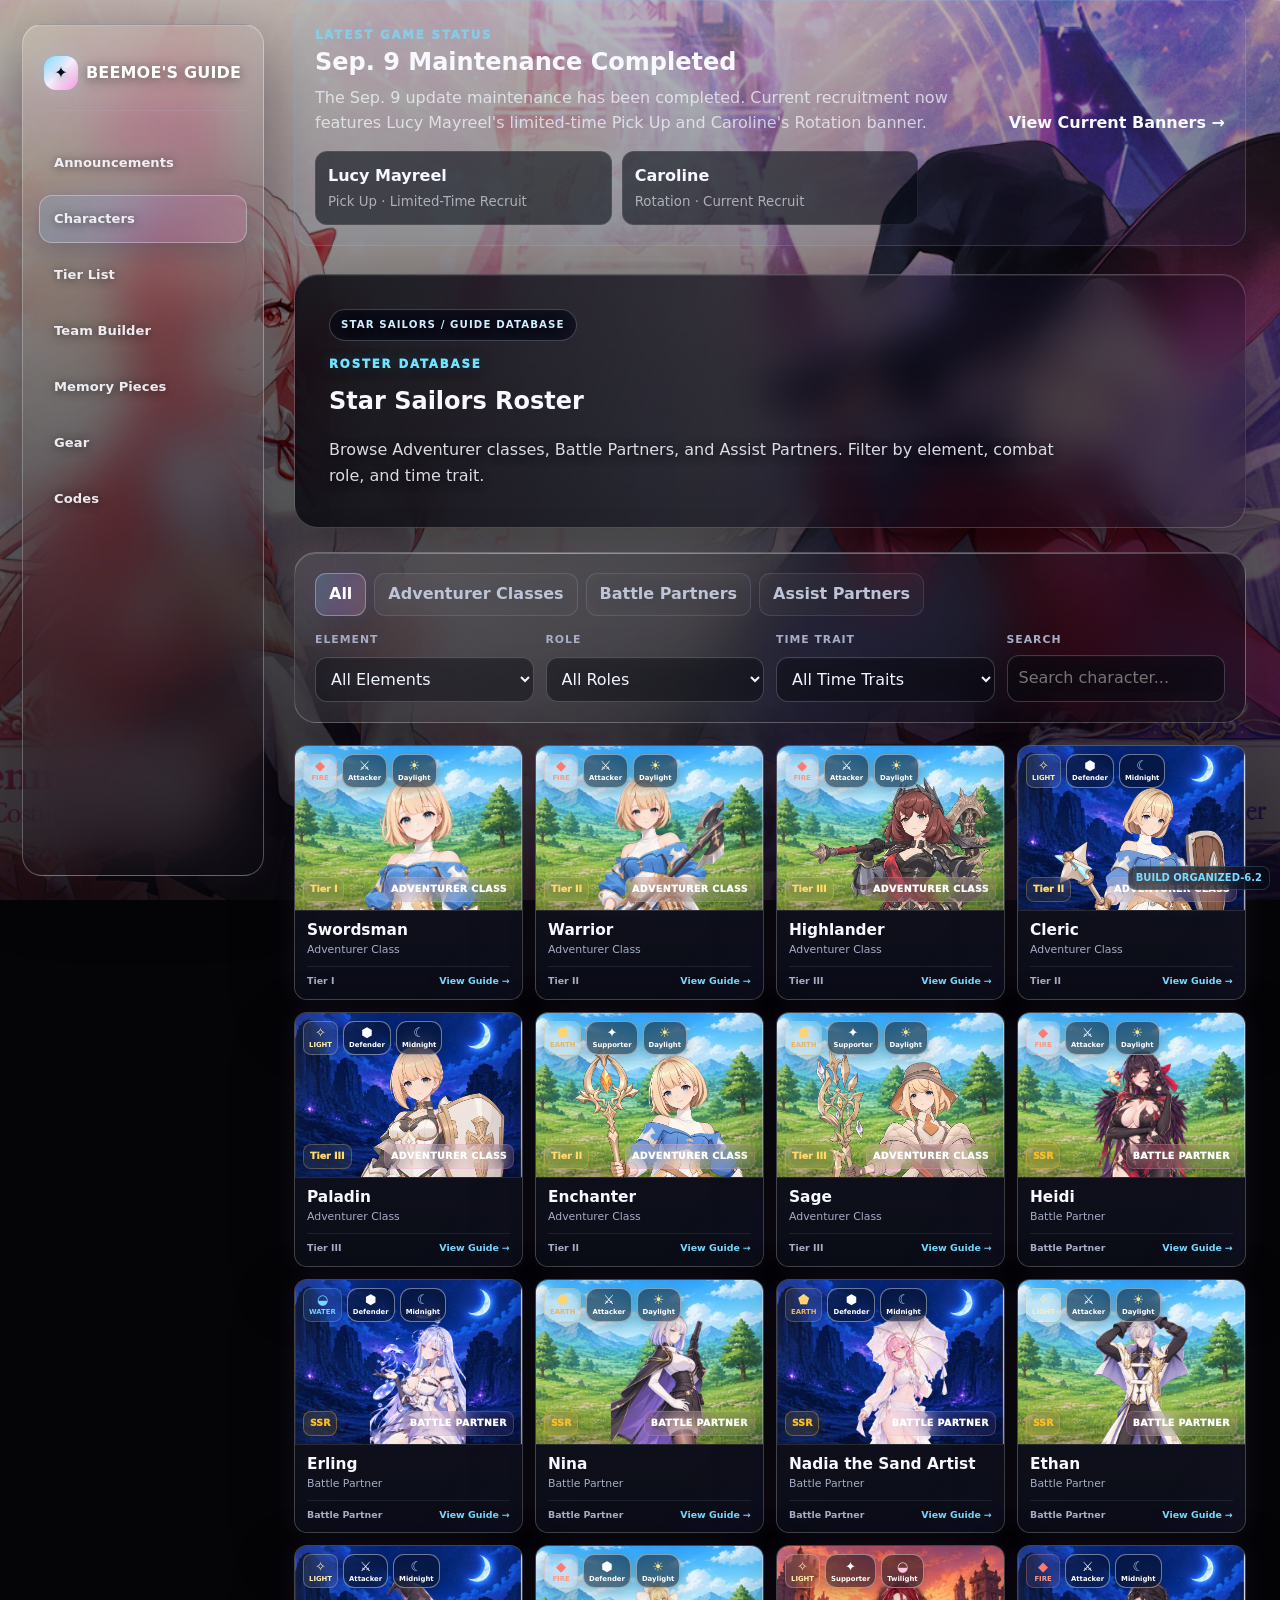
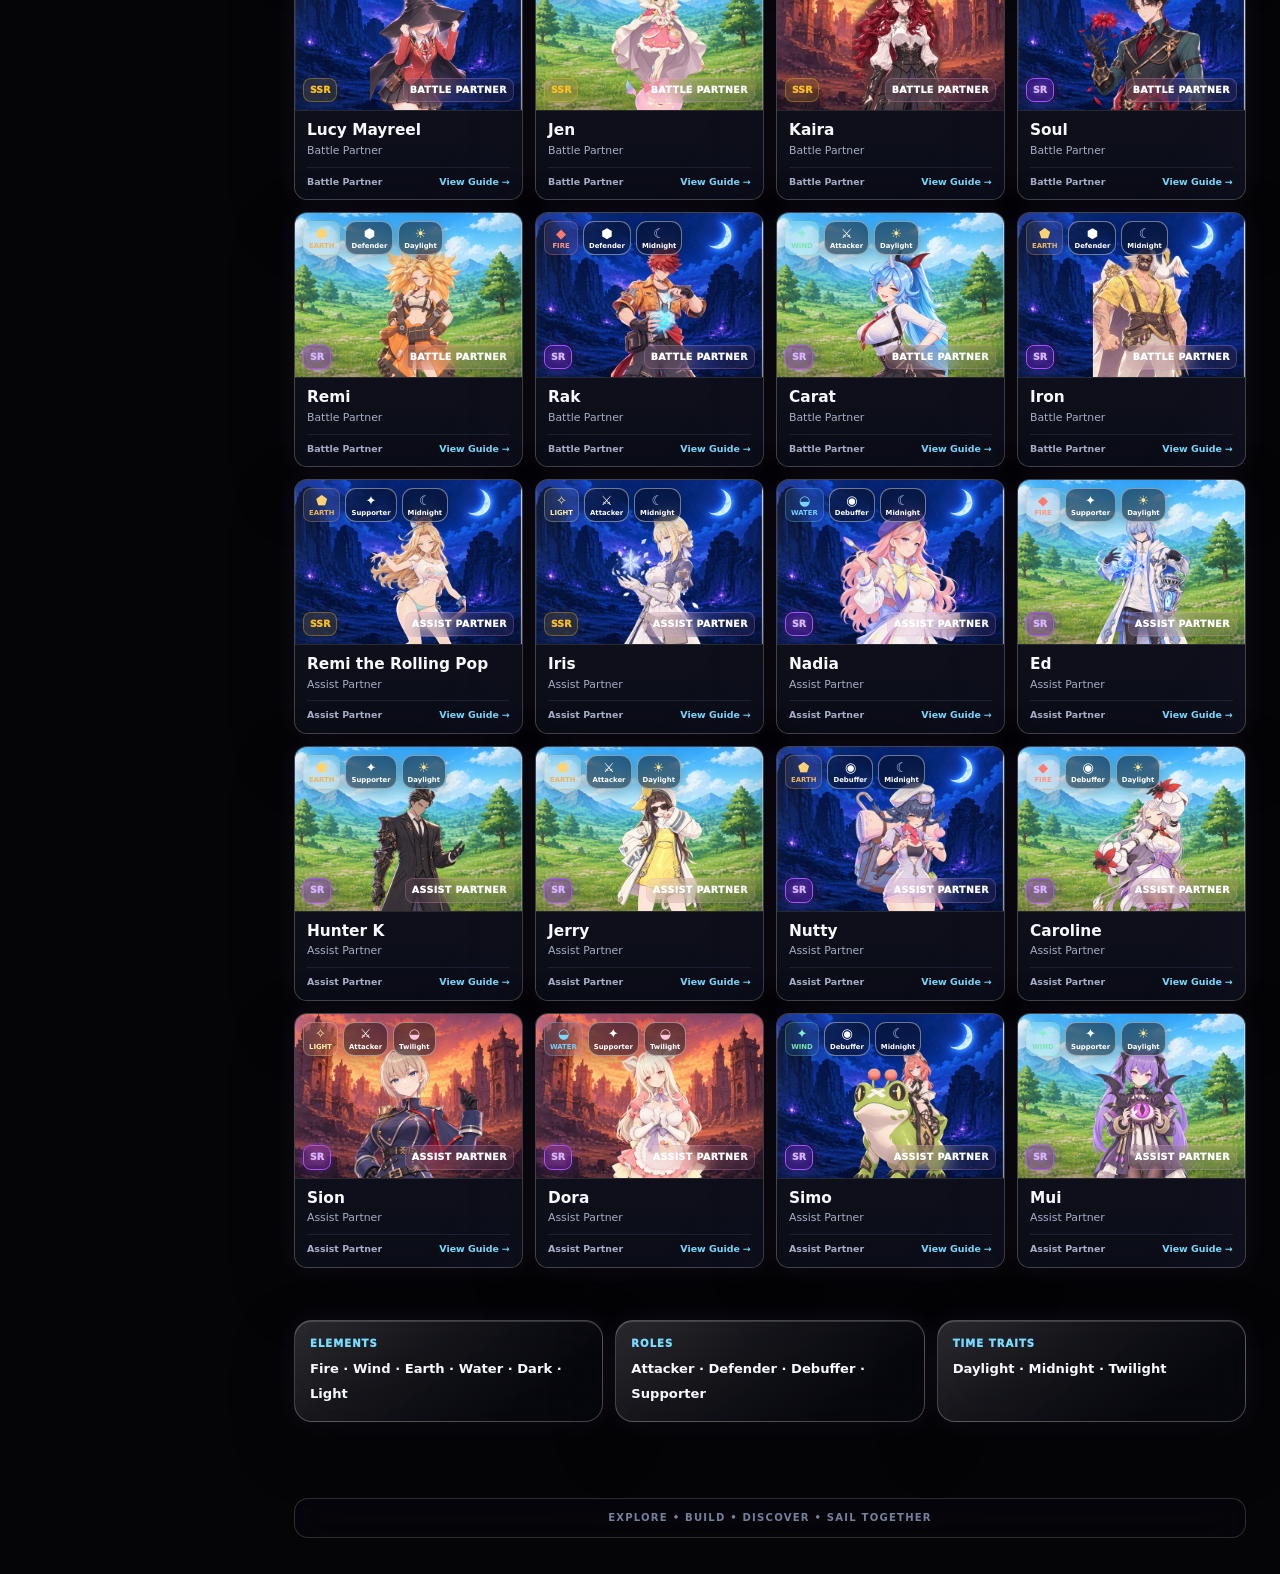
==== index.html @ 55b2684f "Update current recruitment banners and maintenance status" ====
<!DOCTYPE html>
<html lang="en"><head><meta charset="UTF-8"><meta name="viewport" content="width=device-width, initial-scale=1.0"><meta name="description" content="Beemoe's Guide – Star Sailor's Edition"><title>Beemoe's Guide | Star Sailors</title><link rel="stylesheet" href="./css/base.css?v=1"><link rel="stylesheet" href="./css/retro-theme.css?v=1"><link rel="stylesheet" href="./css/layout-fix.css?v=1"><link rel="stylesheet" href="./css/anime-glass-theme.css?v=1"><link rel="stylesheet" href="./css/rarity-colors.css?v=2"><link rel="stylesheet" href="./css/announcements.css?v=1"><link rel="stylesheet" href="./css/roster-compact.css?v=4"></head><body>
<header class="topbar"><a class="logo" href="index.html"><span>✦</span> BEEMOE'S GUIDE</a><button id="menuBtn" class="menu-btn" aria-label="Open menu">☰</button><nav id="navLinks"><a href="announcements.html">Announcements</a><a class="active" href="index.html">Characters</a><a href="tier-list.html">Tier List</a><a href="team-builder.html">Team Builder</a><a href="memory-pieces.html">Memory Pieces</a><a href="gear.html">Gear</a><a href="codes.html">Codes</a></nav></header>
<main class="wrap"><section class="home-news"><div class="home-news-top"><div><p class="eyebrow">LATEST GAME STATUS</p><h1>Sep. 9 Maintenance Completed</h1><p>The Sep. 9 update maintenance has been completed. Current recruitment now features Lucy Mayreel's limited-time Pick Up and Caroline's Rotation banner.</p></div><a class="home-news-link" href="announcements.html">View Current Banners →</a></div><div class="home-banner-mini"><a href="announcements.html"><strong>Lucy Mayreel</strong><small>Pick Up · Limited-Time Recruit</small></a><a href="announcements.html"><strong>Caroline</strong><small>Rotation · Current Recruit</small></a></div></section><section class="page-head"><p class="eyebrow">ROSTER DATABASE</p><h2>Star Sailors Roster</h2><p>Browse Adventurer classes, Battle Partners, and Assist Partners. Filter by element, combat role, and time trait.</p></section><section class="database-toolbar"><div class="database-tabs" id="typeTabs"><button class="db-tab active" data-type="all">All</button><button class="db-tab" data-type="adventurer">Adventurer Classes</button><button class="db-tab" data-type="battle">Battle Partners</button><button class="db-tab" data-type="assist">Assist Partners</button></div><div class="filter-grid"><label><span>Element</span><select id="elementFilter"><option value="all">All Elements</option><option>Fire</option><option>Wind</option><option>Earth</option><option>Water</option><option>Dark</option><option>Light</option></select></label><label><span>Role</span><select id="roleFilter"><option value="all">All Roles</option><option>Attacker</option><option>Defender</option><option>Debuffer</option><option>Supporter</option></select></label><label><span>Time Trait</span><select id="timeFilter"><option value="all">All Time Traits</option><option>Daylight</option><option>Midnight</option><option>Twilight</option></select></label><label class="search-box"><span>Search</span><input id="searchInput" type="search" placeholder="Search character..."></label></div></section><section><div id="characterGrid" class="character-grid"></div></section><section class="info-strip"><div><span class="info-kicker">ELEMENTS</span><strong>Fire · Wind · Earth · Water · Dark · Light</strong></div><div><span class="info-kicker">ROLES</span><strong>Attacker · Defender · Debuffer · Supporter</strong></div><div><span class="info-kicker">TIME TRAITS</span><strong>Daylight · Midnight · Twilight</strong></div></section></main>
<script src="./data/game-data.js?v=12"></script><script src="./js/main.js?v=4"></script><div style="position:fixed;right:10px;bottom:10px;z-index:9999;font:700 10px/1.2 system-ui;padding:5px 7px;border-radius:8px;background:rgba(8,11,18,.62);backdrop-filter:blur(10px);color:#77dcff;border:1px solid rgba(119,220,255,.2)">BUILD ORGANIZED-6.2</div></body></html>
---- css/base.css ----
*{box-sizing:border-box;margin:0;padding:0}
html{scroll-behavior:smooth;scroll-padding-top:130px}
:root{
  --bg:#080b12;--bg2:#0d121d;--panel:#121925;--panel2:#182233;--panel3:#202b3d;--line:#28364b;--text:#f5f7fb;--muted:#95a0b3;--cyan:#67e8f9;--cyan2:#22d3ee;--purple:#8b5cf6;--violet:#a78bfa;--gold:#fbbf24;--green:#4ade80;--red:#fb7185;--max:1220px;
}
body{font-family:Inter,ui-sans-serif,system-ui,-apple-system,BlinkMacSystemFont,"Segoe UI",sans-serif;color:var(--text);line-height:1.55;min-height:100vh;background:linear-gradient(rgba(255,255,255,.018) 1px,transparent 1px),linear-gradient(90deg,rgba(255,255,255,.018) 1px,transparent 1px),radial-gradient(circle at 15% 0%,rgba(103,232,249,.12),transparent 24%),radial-gradient(circle at 85% 10%,rgba(139,92,246,.14),transparent 26%),var(--bg);background-size:42px 42px,42px 42px,auto,auto,auto;}
body.modal-open{overflow:hidden}a{text-decoration:none;color:inherit}button,input,select{font:inherit}.wrap{width:min(var(--max),calc(100% - 34px));margin:auto}
.topbar{height:74px;padding:0 max(17px,calc((100vw - var(--max))/2));position:sticky;top:0;z-index:80;display:flex;align-items:center;justify-content:space-between;gap:20px;background:rgba(8,11,18,.92);backdrop-filter:blur(16px);border-bottom:1px solid var(--line)}
.logo{font-weight:950;letter-spacing:-.02em;display:flex;align-items:center;gap:8px}.logo span{width:34px;height:34px;border-radius:10px;display:grid;place-items:center;background:linear-gradient(135deg,var(--cyan),var(--purple));color:#071018;box-shadow:0 0 28px rgba(103,232,249,.18)}.topbar nav{display:flex;gap:6px}.topbar nav a{padding:9px 12px;border-radius:9px;color:var(--muted);font-size:.88rem;font-weight:800;transition:.2s}.topbar nav a:hover,.topbar nav a.active{color:#fff;background:rgba(255,255,255,.05)}.menu-btn{display:none}
.page-head{padding:78px 0 32px}.eyebrow{color:var(--cyan);font-size:.73rem;font-weight:950;letter-spacing:.16em;text-transform:uppercase;margin-bottom:10px}.page-head h1,.character-hero h1{font-size:clamp(3rem,7vw,5.7rem);line-height:.95;letter-spacing:-.055em;text-transform:uppercase}.page-head h1 span{color:var(--cyan)}.page-head>p:last-child,.tagline{color:var(--muted);max-width:760px;margin-top:16px}
.database-toolbar{background:linear-gradient(180deg,rgba(255,255,255,.025),rgba(255,255,255,.012)),var(--panel);border:1px solid var(--line);border-radius:18px;padding:18px;box-shadow:0 18px 55px rgba(0,0,0,.25);margin-bottom:22px}.database-tabs{display:flex;gap:8px;flex-wrap:wrap;margin-bottom:16px}.db-tab,.outline-btn{border:1px solid var(--line);background:var(--panel2);color:var(--muted);padding:8px 13px;border-radius:9px;font-weight:850;cursor:pointer;transition:.2s}.db-tab:hover,.db-tab.active,.outline-btn:hover{color:#071018;border-color:transparent;background:linear-gradient(135deg,var(--cyan),var(--cyan2));box-shadow:0 8px 25px rgba(34,211,238,.13)}.filter-grid{display:grid;grid-template-columns:repeat(4,1fr);gap:12px}.filter-grid label{display:grid;gap:6px}.filter-grid label>span{color:var(--muted);font-size:.68rem;font-weight:900;letter-spacing:.09em;text-transform:uppercase}.filter-grid select,.filter-grid input{width:100%;outline:none;border:1px solid var(--line);background:#0d131e;color:#fff;border-radius:10px;padding:10px 11px}.filter-grid select:focus,.filter-grid input:focus{border-color:var(--cyan)}
.results-bar{display:flex;align-items:center;justify-content:space-between;gap:16px;margin:18px 0;color:var(--muted)}.mini-link{color:var(--cyan);font-size:.86rem;font-weight:900}
.character-grid{display:grid;grid-template-columns:repeat(4,1fr);gap:15px;padding-bottom:72px}.character-card{overflow:hidden;background:var(--panel);border:1px solid var(--line);border-radius:16px;transition:.22s;box-shadow:0 16px 40px rgba(0,0,0,.2)}.character-card:hover{transform:translateY(-5px);border-color:#3b506d;box-shadow:0 20px 48px rgba(0,0,0,.32),0 0 28px rgba(103,232,249,.04)}.portrait{height:235px;position:relative;display:grid;place-items:center;background:radial-gradient(circle at 50% 40%,rgba(103,232,249,.15),transparent 30%),linear-gradient(155deg,#1b2636,#101620 68%);border-bottom:1px solid var(--line)}.portrait.adventurer{background:radial-gradient(circle at 50% 40%,rgba(251,191,36,.13),transparent 30%),linear-gradient(155deg,#252334,#111620 68%)}.portrait.assist{background:radial-gradient(circle at 50% 40%,rgba(139,92,246,.18),transparent 31%),linear-gradient(155deg,#22263b,#111620 68%)}.portrait-icon{font-size:5.4rem;filter:drop-shadow(0 12px 18px rgba(0,0,0,.32))}.rarity{position:absolute;left:12px;top:12px;padding:5px 8px;border-radius:7px;background:rgba(251,191,36,.12);border:1px solid rgba(251,191,36,.26);color:var(--gold);font-size:.68rem;font-weight:950}.type-badge,.hero-type{position:absolute;right:12px;top:12px;padding:5px 8px;border-radius:7px;background:rgba(103,232,249,.08);border:1px solid rgba(103,232,249,.2);color:var(--cyan);font-size:.64rem;font-weight:950;letter-spacing:.05em;text-transform:uppercase}.card-body{padding:16px}.card-top{display:flex;align-items:flex-start;justify-content:space-between;gap:10px}.card-body h2{font-size:1.08rem;line-height:1.2}.card-top p{color:var(--muted);font-size:.74rem;margin-top:3px}.element,.hero-tags span{display:inline-flex;align-items:center;padding:5px 7px;border-radius:7px;border:1px solid var(--line);background:rgba(255,255,255,.025);font-size:.65rem;font-weight:900;text-transform:uppercase}.element.fire{color:#ff947c;border-color:rgba(255,148,124,.28);background:rgba(255,148,124,.07)}.element.water{color:#70cfff;border-color:rgba(112,207,255,.28);background:rgba(112,207,255,.07)}.element.wind{color:#79e4aa;border-color:rgba(121,228,170,.28);background:rgba(121,228,170,.07)}.element.earth{color:#e8b45f;border-color:rgba(232,180,95,.28);background:rgba(232,180,95,.07)}.element.light{color:#fff0aa;border-color:rgba(255,240,170,.28);background:rgba(255,240,170,.07)}.element.dark{color:#c69aff;border-color:rgba(198,154,255,.28);background:rgba(198,154,255,.07)}.attribute-row{display:flex;gap:6px;flex-wrap:wrap;margin-top:12px}.attribute-row span{padding:5px 7px;border-radius:7px;border:1px solid var(--line);color:#c7cfda;background:rgba(255,255,255,.025);font-size:.65rem;font-weight:850}.badges{display:flex;justify-content:space-between;gap:8px;padding-top:12px;margin-top:13px;border-top:1px solid var(--line);color:var(--muted);font-size:.66rem;font-weight:850}.badges span:last-child{color:var(--cyan)}
.info-strip{display:grid;grid-template-columns:repeat(3,1fr);gap:12px;margin-bottom:76px}.info-strip>div{background:var(--panel);border:1px solid var(--line);border-radius:13px;padding:15px}.info-kicker{display:block;color:var(--cyan);font-size:.63rem;font-weight:950;letter-spacing:.1em;margin-bottom:5px}.info-strip strong{font-size:.82rem}
.character-hero{padding:56px 0;border-bottom:1px solid var(--line);background:radial-gradient(circle at 15% 50%,rgba(103,232,249,.10),transparent 28%),radial-gradient(circle at 85% 50%,rgba(139,92,246,.10),transparent 30%)}.character-hero-grid{display:grid;grid-template-columns:350px 1fr;gap:50px;align-items:center}.large-portrait{height:390px;position:relative;display:grid;place-items:center;border-radius:18px;border:1px solid var(--line);background:radial-gradient(circle,rgba(103,232,249,.14),transparent 31%),linear-gradient(155deg,#1d2938,#101620);box-shadow:0 22px 65px rgba(0,0,0,.28)}.big-icon{font-size:8rem}.hero-tags{display:flex;gap:7px;flex-wrap:wrap;margin-top:22px}.hero-tags span:not(.element){color:#c7d0dc}.tab-shell{position:sticky;top:74px;z-index:50;background:rgba(12,17,26,.94);backdrop-filter:blur(12px);border-bottom:1px solid var(--line)}.tabs{display:flex;gap:26px;overflow:auto}.tabs a{padding:14px 0;color:var(--muted);white-space:nowrap;font-size:.8rem;font-weight:850}.tabs a:hover{color:var(--cyan)}.detail-content{padding-bottom:90px}.detail-section{padding:62px 0;border-bottom:1px solid var(--line)}.detail-section h2{font-size:clamp(2rem,4vw,3rem);letter-spacing:-.035em;margin-bottom:22px}.lead{color:var(--muted);max-width:850px}.overview-grid{display:grid;grid-template-columns:repeat(4,1fr);gap:12px}.overview-panel,.gear-card,.placeholder-block,.showcase{background:var(--panel);border:1px solid var(--line);border-radius:14px;padding:17px}.overview-panel span{display:block;color:var(--muted);font-size:.66rem;font-weight:900;text-transform:uppercase}.overview-panel strong{display:block;margin-top:5px}.content-placeholder{margin-top:18px}.placeholder-block p,.showcase p{color:var(--muted);margin-top:6px}.gear-grid{display:grid;grid-template-columns:repeat(3,1fr);gap:12px}.gear-icon{width:52px;height:52px;border-radius:11px;display:grid;place-items:center;background:rgba(103,232,249,.08);border:1px solid rgba(103,232,249,.18);color:var(--cyan);font-size:1.35rem;margin:16px 0}.showcase{text-align:center;padding:62px 24px;background:radial-gradient(circle at center,rgba(139,92,246,.12),transparent 32%),var(--panel)}.play{width:70px;height:70px;border-radius:50%;display:grid;place-items:center;margin:0 auto 17px;background:linear-gradient(135deg,var(--cyan),var(--cyan2));color:#061018;font-size:1.35rem;box-shadow:0 0 35px rgba(103,232,249,.16)}
.team-page-head{padding-bottom:28px}.formation-shell{margin:12px 0 32px}.formation-grid{display:grid;grid-template-columns:1.15fr repeat(4,1fr) 1.15fr;gap:11px}.team-slot{min-height:315px;position:relative;border:1px solid var(--line);border-radius:16px;background:linear-gradient(180deg,#151d2b,#0e141f);color:#fff;padding:18px 11px;display:flex;flex-direction:column;align-items:center;justify-content:center;text-align:center;cursor:pointer;transition:.22s;overflow:hidden}.team-slot:before{content:"";position:absolute;inset:0 auto auto 0;width:100%;height:3px;background:linear-gradient(90deg,var(--cyan),var(--purple),transparent 84%);opacity:.8}.team-slot:hover{transform:translateY(-5px);border-color:#40536e;box-shadow:0 18px 44px rgba(0,0,0,.32),0 0 25px rgba(103,232,249,.05)}.team-slot.hero-slot{background:radial-gradient(circle at 50% 38%,rgba(251,191,36,.08),transparent 31%),linear-gradient(180deg,#1d2230,#101620)}.team-slot.monster-slot{background:radial-gradient(circle at 50% 38%,rgba(139,92,246,.14),transparent 31%),linear-gradient(180deg,#171b2b,#0f1420)}.team-slot.filled{border-color:#3b516c}.slot-label{position:absolute;top:13px;color:var(--cyan);font-size:.61rem;font-weight:950;letter-spacing:.08em}.slot-icon{font-size:4.2rem;margin:22px 0 13px;filter:drop-shadow(0 10px 16px rgba(0,0,0,.32))}.team-slot strong{font-size:.92rem}.team-slot small{color:var(--muted);font-size:.68rem;margin-top:5px}.team-analysis{padding:28px 0 82px}.analysis-head{display:flex;align-items:flex-end;justify-content:space-between;gap:20px;margin-bottom:18px}.analysis-head h2{font-size:2rem}.analysis-grid{display:grid;grid-template-columns:repeat(4,1fr);gap:12px}.analysis-card{background:var(--panel);border:1px solid var(--line);border-radius:13px;padding:16px}.analysis-card span{display:block;color:var(--muted);font-size:.65rem;font-weight:900;text-transform:uppercase;letter-spacing:.08em}.analysis-card strong{display:block;margin-top:5px}.team-note{margin-top:12px;border-radius:12px;background:rgba(103,232,249,.05);border:1px solid rgba(103,232,249,.16);padding:15px;color:var(--muted)}
.picker-backdrop{position:fixed;inset:0;z-index:100;background:rgba(3,6,11,.78);display:grid;place-items:center;padding:22px}.picker-backdrop[hidden]{display:none}.picker-modal{width:min(930px,100%);max-height:85vh;overflow:auto;background:#0e141e;border:1px solid var(--line);border-radius:18px;padding:20px;box-shadow:0 35px 100px rgba(0,0,0,.55)}.picker-head{display:flex;justify-content:space-between;align-items:flex-start;gap:16px;margin-bottom:18px}.picker-head h2{font-size:1.8rem}.icon-btn{width:38px;height:38px;border-radius:9px;border:1px solid var(--line);background:var(--panel2);color:#fff;cursor:pointer}.picker-grid{display:grid;grid-template-columns:repeat(3,1fr);gap:10px}.picker-card{display:grid;grid-template-columns:62px 1fr;gap:12px;align-items:center;text-align:left;padding:11px;border-radius:12px;border:1px solid var(--line);background:var(--panel);color:#fff;cursor:pointer;transition:.2s}.picker-card:hover{border-color:#415670;transform:translateY(-2px)}.picker-icon{width:58px;height:58px;border-radius:10px;display:grid;place-items:center;background:#0c1119;font-size:2rem}.picker-card small{display:block;color:var(--muted);font-size:.68rem}.picker-tags{display:flex;gap:5px;flex-wrap:wrap;margin-top:6px}.picker-tags span{padding:3px 5px;border-radius:5px;border:1px solid var(--line);color:#c6cfdb;font-size:.6rem}
@media(max-width:1050px){.character-grid{grid-template-columns:repeat(3,1fr)}.formation-grid{grid-template-columns:repeat(3,1fr)}.filter-grid{grid-template-columns:repeat(2,1fr)}.overview-grid,.analysis-grid{grid-template-columns:repeat(2,1fr)}}
@media(max-width:760px){.topbar nav{position:absolute;top:74px;left:16px;right:16px;display:none;flex-direction:column;padding:10px;border-radius:12px;border:1px solid var(--line);background:#0d121d}.topbar nav.open{display:flex}.menu-btn{display:block;background:var(--panel);color:#fff;border:1px solid var(--line);border-radius:9px;padding:7px 10px}.character-grid,.formation-grid,.filter-grid,.overview-grid,.analysis-grid,.picker-grid,.gear-grid{grid-template-columns:1fr}.portrait{height:220px}.team-slot{min-height:205px}.character-hero-grid{grid-template-columns:1fr}.large-portrait{height:300px}.info-strip{grid-template-columns:1fr}}
.memory-filter-grid{grid-template-columns:2fr 1fr}.memory-grid{display:grid;grid-template-columns:repeat(3,1fr);gap:16px;padding-bottom:80px}.memory-card{overflow:hidden;background:var(--panel);border:1px solid var(--line);border-radius:16px;transition:.22s;box-shadow:0 16px 40px rgba(0,0,0,.2)}.memory-card:hover{transform:translateY(-5px);border-color:#40536d;box-shadow:0 20px 48px rgba(0,0,0,.32),0 0 28px rgba(139,92,246,.07)}.memory-art{position:relative;height:330px;overflow:hidden;background:radial-gradient(circle at center,rgba(139,92,246,.18),transparent 36%),linear-gradient(155deg,#1b2636,#101620);border-bottom:1px solid var(--line)}.memory-art img{width:100%;height:100%;object-fit:cover;display:block}.memory-placeholder{width:100%;height:100%;display:grid;place-items:center;font-size:5rem;color:var(--violet)}.memory-card-body{padding:16px}.memory-title-row{display:flex;align-items:flex-start;justify-content:space-between;gap:12px}.memory-title-row h2{font-size:1.1rem}.memory-title-row p{color:var(--muted);font-size:.74rem;margin-top:2px}.role-chip{display:inline-flex;align-items:center;padding:5px 8px;border-radius:7px;border:1px solid rgba(139,92,246,.25);background:rgba(139,92,246,.09);color:#c8b5ff;font-size:.66rem;font-weight:900;text-transform:uppercase}.memory-stats-mini{display:grid;grid-template-columns:repeat(3,1fr);gap:8px;margin-top:15px}.memory-stats-mini span{padding:8px;border-radius:9px;border:1px solid var(--line);background:rgba(255,255,255,.025);color:var(--muted);font-size:.66rem;text-align:center}.memory-stats-mini strong{display:block;color:#fff;font-size:.86rem;margin-top:3px}
.memory-detail-hero{padding:62px 0 72px;background:radial-gradient(circle at 20% 50%,rgba(103,232,249,.08),transparent 26%),radial-gradient(circle at 75% 50%,rgba(139,92,246,.12),transparent 30%);border-bottom:1px solid var(--line)}.memory-detail-grid{display:grid;grid-template-columns:minmax(320px,440px) 1fr;gap:48px;align-items:start}.memory-detail-art{position:sticky;top:100px}.memory-card-frame{position:relative;min-height:520px;border-radius:22px;overflow:hidden;border:1px solid #364860;background:radial-gradient(circle,rgba(139,92,246,.13),transparent 36%),#101620;box-shadow:0 26px 75px rgba(0,0,0,.36);transition:.25s}.memory-card-frame.max-growth-active{border-color:rgba(251,191,36,.58);box-shadow:0 26px 75px rgba(0,0,0,.36),0 0 38px rgba(251,191,36,.13),0 0 70px rgba(139,92,246,.08)}.memory-card-frame.max-growth-active:after{content:"✦  ✧  ✦";position:absolute;inset:16px 16px auto auto;color:#ffe082;font-size:1.25rem;text-shadow:0 0 18px rgba(251,191,36,.8)}.memory-card-frame img{width:100%;height:100%;min-height:520px;object-fit:cover;display:block}.memory-info-panel{background:linear-gradient(180deg,rgba(255,255,255,.025),rgba(255,255,255,.01)),var(--panel);border:1px solid var(--line);border-radius:18px;padding:22px}.memory-banner{display:flex;justify-content:space-between;align-items:flex-start;gap:20px;padding-bottom:18px;border-bottom:1px solid var(--line)}.memory-banner h1{font-size:clamp(2.2rem,5vw,4rem);line-height:1;letter-spacing:-.045em;text-transform:uppercase}.memory-rarity{display:inline-flex;padding:7px 10px;border-radius:8px;background:rgba(251,191,36,.12);border:1px solid rgba(251,191,36,.28);color:var(--gold);font-weight:950}.memory-meta-row{display:flex;flex-wrap:wrap;gap:10px;align-items:center;padding:16px 0}.restriction-text{color:var(--muted);font-size:.84rem;font-weight:700}.base-stat-panel{display:grid;gap:8px;margin-bottom:20px}.base-stat-panel>div{display:flex;justify-content:space-between;align-items:center;gap:20px;padding:11px 13px;border-radius:10px;background:#0d131e;border:1px solid var(--line)}.base-stat-panel span{color:#d8dfeb;font-weight:800}.base-stat-panel strong{font-size:1.05rem}.effect-stack{display:grid;gap:11px}.effect-block{display:grid;grid-template-columns:44px 1fr;gap:13px;padding:15px 0;border-top:1px solid var(--line)}.effect-icon{width:40px;height:40px;border-radius:10px;display:grid;place-items:center;background:rgba(251,191,36,.08);border:1px solid rgba(251,191,36,.18);color:var(--gold);font-weight:900}.effect-block h3{font-size:1.05rem;margin-bottom:5px}.effect-block p{color:var(--muted);font-size:.9rem}.locked-effect{opacity:.38}.max-growth-control{display:flex;justify-content:space-between;align-items:center;gap:18px;margin-top:20px;padding:16px;border-radius:12px;background:#0d131e;border:1px solid var(--line)}.max-growth-control>div{display:grid}.max-growth-control span{font-weight:900}.max-growth-control small{color:var(--muted);margin-top:2px}.growth-toggle{width:56px;height:30px;border-radius:999px;padding:3px;border:1px solid var(--line);background:#252d3a;cursor:pointer;transition:.2s}.growth-toggle span{display:block;width:22px;height:22px;border-radius:50%;background:#7d8797;transition:.22s}.growth-toggle.active{background:linear-gradient(90deg,var(--purple),var(--cyan2));border-color:transparent;box-shadow:0 0 24px rgba(139,92,246,.15)}.growth-toggle.active span{transform:translateX(25px);background:#fff}.memory-notes{display:grid;grid-template-columns:1fr 1fr;gap:14px;padding:42px 0 80px}.memory-note-card{background:var(--panel);border:1px solid var(--line);border-radius:14px;padding:20px}.memory-note-card h2{font-size:1.15rem;margin-bottom:7px}.memory-note-card p:last-child{color:var(--muted)}
@media(max-width:900px){.memory-grid{grid-template-columns:repeat(2,1fr)}.memory-detail-grid{grid-template-columns:1fr}.memory-detail-art{position:relative;top:auto}.memory-card-frame{max-width:470px;margin:auto}}
@media(max-width:650px){.memory-grid,.memory-filter-grid,.memory-notes{grid-template-columns:1fr}.memory-art{height:300px}}
.character-image{width:100%;height:100%;object-fit:cover;display:block}.character-hero-image{width:100%;height:100%;object-fit:cover;display:block;border-radius:18px}
---- css/retro-theme.css ----
/* Beemoe's Guide — Black Glassmorphism / Star Sailors Theme */
:root{--bg:#030406;--bg-2:#070910;--glass:rgba(13,17,29,.48);--glass-strong:rgba(12,16,28,.68);--glass-soft:rgba(255,255,255,.045);--line:rgba(177,198,255,.22);--line-bright:rgba(126,205,255,.44);--text:#f8f9ff;--muted:#a7aec7;--cyan:#77dcff;--blue:#6aa8ff;--purple:#aa8cff;--pink:#f49adb;--gold:#ffd96a;--green:#69efc1;--red:#ff8098;--shadow:0 24px 70px rgba(0,0,0,.52);--inner:inset 0 1px 0 rgba(255,255,255,.08);--blur:blur(22px) saturate(130%)}
html{scrollbar-color:#7767b7 #06070b}body{font-family:Inter,ui-sans-serif,system-ui,-apple-system,BlinkMacSystemFont,"Segoe UI",sans-serif;color:var(--text);min-height:100vh;overflow-x:hidden;background:radial-gradient(circle at 73% 7%,rgba(116,106,255,.10),transparent 24%),radial-gradient(circle at 20% 82%,rgba(86,180,255,.07),transparent 26%),#030406}body:before{content:"";position:fixed;inset:0;pointer-events:none;z-index:-2;background:radial-gradient(circle at 82% 17%,rgba(118,201,255,.06) 0 1px,transparent 1.5px),radial-gradient(circle at 53% 34%,rgba(244,154,219,.05) 0 1px,transparent 1.5px),radial-gradient(circle at 31% 13%,rgba(255,255,255,.05) 0 1px,transparent 1.5px);background-size:260px 260px,330px 330px,420px 420px;opacity:.7}body:after{content:"";position:fixed;right:-120px;bottom:-150px;width:430px;height:430px;pointer-events:none;z-index:-1;border-radius:50%;background:radial-gradient(circle at 35% 30%,rgba(255,255,255,.10),rgba(125,101,255,.07) 33%,rgba(52,75,126,.035) 52%,transparent 69%);filter:blur(8px);opacity:.48}
.database-toolbar,.team-analysis,.analysis-card,.overview-panel,.gear-card,.placeholder-block,.showcase,.memory-card,.memory-detail-card,.memory-effect-card,.memory-break-card,.memory-stats-card,.info-strip>div,.team-slot,.picker-modal,.large-portrait,.character-card,.results-bar{background:linear-gradient(145deg,rgba(255,255,255,.075),rgba(255,255,255,.025) 36%,rgba(255,255,255,.012) 70%),var(--glass) !important;border:1px solid var(--line) !important;box-shadow:var(--shadow),var(--inner) !important;backdrop-filter:var(--blur);-webkit-backdrop-filter:var(--blur)}
.database-toolbar,.team-analysis,.overview-panel,.gear-card,.placeholder-block,.showcase,.memory-detail-card,.memory-effect-card,.memory-break-card,.memory-stats-card,.picker-modal,.large-portrait{border-radius:20px !important}.character-card,.memory-card,.team-slot,.analysis-card,.info-strip>div,.results-bar{border-radius:17px !important}
@media(min-width:1101px){.topbar{position:fixed !important;left:22px;top:24px;bottom:24px;width:242px;height:auto !important;padding:24px 16px !important;display:flex !important;flex-direction:column;justify-content:flex-start !important;align-items:stretch !important;gap:28px;background:linear-gradient(155deg,rgba(22,28,48,.62),rgba(7,10,18,.66)) !important;border:1px solid rgba(180,202,255,.25) !important;border-radius:20px;backdrop-filter:blur(26px) saturate(125%);-webkit-backdrop-filter:blur(26px) saturate(125%);box-shadow:0 30px 90px rgba(0,0,0,.58),inset 0 1px 0 rgba(255,255,255,.08);z-index:90}.topbar .logo{justify-content:flex-start;padding:7px 5px 20px;border-bottom:1px solid rgba(180,202,255,.10)}.topbar nav{display:flex !important;flex-direction:column;width:100%;gap:8px;padding:0;border:0;background:transparent}.topbar nav a{display:flex;align-items:center;min-height:48px;padding:12px 14px;border-radius:13px;color:#c2c8dc;font-size:.82rem;font-weight:750;border:1px solid transparent}.topbar nav a:hover,.topbar nav a.active{color:#fff;border-color:rgba(135,191,255,.34);background:linear-gradient(100deg,rgba(99,173,255,.16),rgba(184,116,255,.11),rgba(244,154,219,.10));box-shadow:inset 0 1px 0 rgba(255,255,255,.09),0 8px 24px rgba(0,0,0,.22),0 0 24px rgba(116,184,255,.09)}.menu-btn{display:none !important}body>.wrap{width:min(1220px,calc(100vw - 320px));margin-left:294px;margin-right:26px}body>#characterPage,body>#memoryDetail{margin-left:274px;width:calc(100% - 274px)}}
.logo{font-weight:950;letter-spacing:.01em;color:#fff;text-shadow:0 0 18px rgba(119,220,255,.20)}.logo span{border-radius:12px;background:linear-gradient(135deg,var(--cyan),#f6efff 48%,var(--pink));box-shadow:0 0 22px rgba(119,220,255,.20),0 0 32px rgba(244,154,219,.14)}
.page-head{padding-top:66px;position:relative}.page-head:before{content:"STAR SAILORS / GUIDE DATABASE";display:inline-flex;margin-bottom:14px;padding:7px 11px;border:1px solid rgba(177,198,255,.16);border-radius:999px;color:#b9c9ef;background:rgba(255,255,255,.025);backdrop-filter:blur(12px);font-size:.64rem;font-weight:850;letter-spacing:.105em}.eyebrow{color:var(--cyan);text-shadow:0 0 16px rgba(119,220,255,.25)}.page-head h1,.character-hero h1{letter-spacing:-.052em;background:linear-gradient(90deg,#fff 0%,#c8efff 35%,#c9b6ff 66%,#f3b6dc 100%);-webkit-background-clip:text;background-clip:text;color:transparent;filter:drop-shadow(0 0 24px rgba(103,178,255,.09))}.page-head>p:last-child,.tagline,.lead{color:var(--muted)}
.database-toolbar{position:relative;overflow:hidden;padding:20px !important}.database-toolbar:before,.team-analysis:before,.overview-panel:before,.memory-card:before{content:"";position:absolute;left:18px;right:18px;top:0;height:1px;background:linear-gradient(90deg,transparent,rgba(119,220,255,.66),rgba(196,148,255,.46),rgba(244,154,219,.42),transparent);opacity:.9}.db-tab,.outline-btn,.icon-btn{border-radius:11px !important;border:1px solid rgba(177,198,255,.15);background:rgba(255,255,255,.035);color:#bdc4d7;font-weight:800;transition:.2s ease;backdrop-filter:blur(12px)}.db-tab:hover,.db-tab.active,.outline-btn:hover{color:#fff;border-color:rgba(134,199,255,.34);background:linear-gradient(110deg,rgba(91,169,255,.14),rgba(174,125,255,.11),rgba(244,154,219,.11));box-shadow:0 8px 22px rgba(0,0,0,.22),inset 0 1px 0 rgba(255,255,255,.08),0 0 20px rgba(112,186,255,.06)}.filter-grid select,.filter-grid input{border-radius:12px;background:rgba(4,7,14,.58);border-color:rgba(177,198,255,.15);color:#f1f5ff;box-shadow:inset 0 1px 0 rgba(255,255,255,.025)}.filter-grid select:focus,.filter-grid input:focus{border-color:rgba(119,220,255,.50);box-shadow:0 0 0 3px rgba(119,220,255,.055)}
.character-grid,.memory-grid{gap:18px}.character-card,.memory-card,.team-slot{overflow:hidden;position:relative;transition:transform .22s ease,border-color .22s ease,box-shadow .22s ease}.character-card:after,.memory-card:after,.team-slot:after{content:"";position:absolute;inset:0;pointer-events:none;background:linear-gradient(125deg,rgba(255,255,255,.08),transparent 24%,transparent 72%,rgba(152,116,255,.045));opacity:.75}.character-card:hover,.memory-card:hover,.team-slot:hover{transform:translateY(-6px);border-color:rgba(132,201,255,.38) !important;box-shadow:0 28px 68px rgba(0,0,0,.56),0 0 28px rgba(102,181,255,.07),inset 0 1px 0 rgba(255,255,255,.10) !important}.portrait,.portrait.adventurer,.portrait.assist,.memory-art{background:rgba(5,8,16,.50);border-bottom:1px solid rgba(177,198,255,.12)}.memory-art img{filter:saturate(1.02) contrast(1.015)}.rarity{border-radius:8px;background:rgba(255,217,106,.08);border-color:rgba(255,217,106,.25);color:var(--gold);backdrop-filter:blur(8px)}.type-badge,.hero-type{border-radius:8px;color:#fff;border-color:rgba(244,154,219,.24);background:rgba(244,154,219,.08);backdrop-filter:blur(10px)}.element,.hero-tags span,.attribute-row span,.memory-role{border-radius:8px !important;background:rgba(255,255,255,.03)}.badges{border-color:rgba(177,198,255,.10)}.badges span:last-child,.mini-link,.info-kicker,.slot-label{color:var(--cyan)}.memory-stats span,.stat-box{border-radius:10px !important;background:rgba(255,255,255,.025) !important;border-color:rgba(177,198,255,.13) !important;box-shadow:inset 0 1px 0 rgba(255,255,255,.035)}.memory-placeholder{color:var(--pink);text-shadow:0 0 18px rgba(244,154,219,.30)}
.character-hero{background:radial-gradient(circle at 21% 44%,rgba(82,169,255,.07),transparent 27%),radial-gradient(circle at 80% 35%,rgba(178,127,255,.06),transparent 28%),transparent;border-bottom:1px solid rgba(177,198,255,.10)}.large-portrait{overflow:hidden}.tab-shell{background:rgba(4,6,11,.70);backdrop-filter:blur(20px) saturate(125%);border-bottom:1px solid rgba(177,198,255,.10)}.tabs a{font-weight:780}.tabs a:hover{color:var(--cyan)}.formation-grid{gap:13px}.team-slot{background:linear-gradient(150deg,rgba(255,255,255,.065),rgba(255,255,255,.018)),rgba(9,13,24,.50) !important}.team-slot:before{height:1px;background:linear-gradient(90deg,transparent,rgba(244,154,219,.55),rgba(119,220,255,.55),transparent)}.slot-icon{filter:drop-shadow(0 0 12px rgba(190,145,255,.26))}.picker-backdrop{background:rgba(0,0,0,.68);backdrop-filter:blur(10px)}.picker-modal{background:linear-gradient(155deg,rgba(20,25,42,.82),rgba(7,9,17,.82)) !important}.results-bar{padding:11px 15px;background:rgba(255,255,255,.022) !important;box-shadow:inset 0 1px 0 rgba(255,255,255,.035) !important}.info-strip>div{box-shadow:0 18px 46px rgba(0,0,0,.35),inset 0 1px 0 rgba(255,255,255,.06) !important}.wrap:after{content:"EXPLORE  •  BUILD  •  DISCOVER  •  SAIL TOGETHER";display:block;margin:12px 0 36px;padding:11px 14px;border:1px solid rgba(177,198,255,.10);border-radius:14px;color:#747e9d;background:rgba(255,255,255,.018);backdrop-filter:blur(12px);font-size:.63rem;font-weight:800;letter-spacing:.12em;text-align:center}
@media(max-width:1100px){.topbar{height:72px;background:rgba(5,7,13,.76);border-bottom:1px solid rgba(177,198,255,.14);backdrop-filter:blur(22px) saturate(125%);-webkit-backdrop-filter:blur(22px) saturate(125%);box-shadow:0 12px 40px rgba(0,0,0,.34)}.topbar nav{padding:6px;border:1px solid rgba(177,198,255,.08);border-radius:14px;background:rgba(255,255,255,.02)}.topbar nav a{border-radius:10px}.topbar nav a:hover,.topbar nav a.active{background:rgba(120,173,255,.09)}}
@media(max-width:760px){.topbar{height:66px}.topbar nav{background:rgba(7,9,16,.94);border:1px solid rgba(177,198,255,.14)}.page-head{padding-top:52px}.page-head:before{font-size:.55rem}.character-card:hover,.memory-card:hover,.team-slot:hover{transform:none}}
---- css/layout-fix.css ----
/* Layout balance fix for the black glassmorphism theme */
@media (min-width:1101px){
  body>.wrap{
    width:auto !important;
    max-width:none !important;
    margin-left:294px !important;
    margin-right:34px !important;
  }

  body>#characterPage,
  body>#memoryDetail{
    margin-left:274px !important;
    width:calc(100% - 274px) !important;
  }

  .page-head,
  .database-toolbar,
  .results-bar,
  .info-strip,
  .team-analysis,
  .formation-shell{
    max-width:none !important;
  }

  .memory-grid{
    grid-template-columns:repeat(4,minmax(0,1fr)) !important;
  }

  .character-grid{
    grid-template-columns:repeat(4,minmax(0,1fr)) !important;
  }
}

@media (min-width:1450px){
  .memory-grid,.character-grid{gap:20px !important}
}

@media (min-width:1101px) and (max-width:1450px){
  .memory-grid,.character-grid{
    grid-template-columns:repeat(3,minmax(0,1fr)) !important;
  }
}
---- css/anime-glass-theme.css ----
/* Beemoe's Guide — Anime Background + Glassmorphism Overlay */
:root{
  --anime-bg:url("../assets/ui/yenpekar-lucy-theme.png");
  --anime-glass:rgba(14,14,26,.34);
  --anime-line:rgba(255,255,255,.24);
}

body{
  background-color:#050508 !important;
  background-image:
    linear-gradient(rgba(5,4,10,.22),rgba(5,4,10,.62)),
    var(--anime-bg) !important;
  background-size:cover !important;
  background-position:center top !important;
  background-repeat:no-repeat !important;
  background-attachment:fixed !important;
}

body:before{
  content:"";
  position:fixed;
  inset:0;
  z-index:-1;
  pointer-events:none;
  background:linear-gradient(180deg,rgba(5,4,10,.08),rgba(5,4,10,.38) 52%,rgba(5,4,10,.72));
}

body:after{display:none !important;}

.topbar,
.database-toolbar,
.results-bar,
.character-card,
.memory-card,
.team-analysis,
.analysis-card,
.team-slot,
.picker-modal,
.info-strip>div,
.overview-panel,
.gear-card,
.placeholder-block,
.showcase,
.memory-detail-card,
.memory-effect-card,
.memory-break-card,
.memory-stats-card,
.large-portrait{
  background:
    linear-gradient(145deg,rgba(255,255,255,.14),rgba(255,255,255,.055) 38%,rgba(7,8,15,.28) 78%),
    var(--anime-glass) !important;
  border:1px solid var(--anime-line) !important;
  box-shadow:
    0 22px 60px rgba(0,0,0,.36),
    inset 0 1px 0 rgba(255,255,255,.15),
    0 0 28px rgba(194,135,255,.08) !important;
  backdrop-filter:blur(24px) saturate(138%) !important;
  -webkit-backdrop-filter:blur(24px) saturate(138%) !important;
}

.database-toolbar,
.team-analysis,
.memory-detail-card,
.memory-effect-card,
.memory-break-card,
.memory-stats-card,
.picker-modal,
.large-portrait{
  border-radius:22px !important;
}

.character-card,
.memory-card,
.team-slot,
.analysis-card,
.results-bar,
.info-strip>div{
  border-radius:18px !important;
}

@media(min-width:1101px){
  .topbar{
    background:linear-gradient(155deg,rgba(255,255,255,.13),rgba(9,9,18,.42)) !important;
    border-color:rgba(255,255,255,.28) !important;
  }
}

.topbar nav a:hover,
.topbar nav a.active,
.db-tab:hover,
.db-tab.active,
.outline-btn:hover{
  background:linear-gradient(110deg,rgba(104,194,255,.20),rgba(181,123,255,.19),rgba(255,151,215,.18)) !important;
  border-color:rgba(255,255,255,.31) !important;
  box-shadow:0 8px 26px rgba(0,0,0,.20),0 0 24px rgba(156,130,255,.13) !important;
}

.page-head{
  position:relative !important;
  isolation:isolate;
  padding:34px 34px 38px !important;
  margin-top:28px !important;
  margin-bottom:24px !important;
  border:1px solid rgba(255,255,255,.20);
  border-radius:24px;
  background:linear-gradient(105deg,rgba(7,8,18,.78) 0%,rgba(9,10,24,.64) 46%,rgba(20,12,31,.36) 100%) !important;
  box-shadow:0 24px 65px rgba(0,0,0,.34),inset 0 1px 0 rgba(255,255,255,.10);
  backdrop-filter:blur(18px) saturate(125%);
  -webkit-backdrop-filter:blur(18px) saturate(125%);
  overflow:hidden;
}
.page-head:after{content:"";position:absolute;inset:0;z-index:-1;pointer-events:none;background:linear-gradient(90deg,rgba(0,0,0,.22),transparent 65%);}
.page-head:before{color:#cfeeff !important;background:rgba(7,10,24,.46) !important;border-color:rgba(210,233,255,.24) !important;text-shadow:0 1px 10px rgba(0,0,0,.55);}
.page-head h1,.character-hero h1{background:linear-gradient(90deg,#ffffff 0%,#e5f7ff 34%,#e8dcff 64%,#ffd8ef 100%);-webkit-background-clip:text;background-clip:text;color:transparent;}
.page-head h1{text-shadow:0 3px 30px rgba(0,0,0,.35);filter:drop-shadow(0 2px 12px rgba(0,0,0,.40));}
.page-head .eyebrow{color:#73e3ff !important;text-shadow:0 2px 12px rgba(0,0,0,.75),0 0 12px rgba(71,214,255,.28) !important;}
.page-head>p:last-child,.page-head p:not(.eyebrow){color:rgba(246,247,255,.88) !important;text-shadow:0 2px 10px rgba(0,0,0,.72);font-weight:500;line-height:1.65;}

.portrait,.portrait.adventurer,.portrait.assist,.memory-art{background:rgba(8,9,17,.20) !important;border-bottom-color:rgba(255,255,255,.13) !important;}
.filter-grid select,.filter-grid input{background:rgba(8,9,16,.42) !important;border-color:rgba(255,255,255,.20) !important;backdrop-filter:blur(14px);}
.results-bar{background:rgba(13,13,23,.28) !important;}
.character-card:hover,.memory-card:hover,.team-slot:hover{transform:translateY(-5px);border-color:rgba(171,211,255,.46) !important;box-shadow:0 28px 70px rgba(0,0,0,.44),0 0 30px rgba(160,127,255,.12),inset 0 1px 0 rgba(255,255,255,.17) !important;}
.character-hero{background:transparent !important;}
.tab-shell{background:rgba(8,8,14,.46) !important;backdrop-filter:blur(20px) saturate(130%) !important;-webkit-backdrop-filter:blur(20px) saturate(130%) !important;}

/* Compact floating-glass navigation for Character Detail sections. */
#characterPage .tab-shell{
  position:sticky !important;
  top:0 !important;
  z-index:70 !important;
  padding:9px 20px !important;
  background:linear-gradient(90deg,rgba(8,10,23,.72),rgba(20,13,39,.68),rgba(8,10,23,.72)) !important;
  border-top:1px solid rgba(255,255,255,.10) !important;
  border-bottom:1px solid rgba(160,186,255,.20) !important;
  box-shadow:0 12px 34px rgba(0,0,0,.28),inset 0 1px 0 rgba(255,255,255,.06) !important;
  backdrop-filter:blur(26px) saturate(145%) !important;
  -webkit-backdrop-filter:blur(26px) saturate(145%) !important;
}
#characterPage .tab-shell:before{
  content:"";
  position:absolute;
  left:14%;right:14%;top:0;height:1px;
  pointer-events:none;
  background:linear-gradient(90deg,transparent,rgba(119,220,255,.46),rgba(183,139,255,.48),rgba(244,154,219,.32),transparent);
}
#characterPage .tabs{
  width:max-content !important;
  max-width:100% !important;
  min-height:0 !important;
  margin:0 auto !important;
  padding:4px !important;
  gap:4px !important;
  justify-content:center !important;
  overflow-x:auto !important;
  border:1px solid rgba(177,198,255,.14);
  border-radius:15px;
  background:rgba(3,5,14,.34);
  box-shadow:inset 0 1px 0 rgba(255,255,255,.05),0 8px 24px rgba(0,0,0,.15);
  scrollbar-width:none;
}
#characterPage .tabs::-webkit-scrollbar{display:none;}
#characterPage .tabs a{
  position:relative;
  flex:0 0 auto !important;
  min-height:34px !important;
  padding:8px 13px !important;
  border:1px solid transparent;
  border-radius:10px;
  color:rgba(209,216,238,.74) !important;
  font-size:.74rem !important;
  font-weight:800 !important;
  letter-spacing:.005em;
  white-space:nowrap;
  transition:color .18s ease,background .18s ease,border-color .18s ease,box-shadow .18s ease,transform .18s ease;
}
#characterPage .tabs a:hover{
  color:#fff !important;
  background:rgba(255,255,255,.055);
  border-color:rgba(177,198,255,.13);
}
#characterPage .tabs a.active,
#characterPage .tabs a[aria-current="location"]{
  color:#fff !important;
  background:linear-gradient(110deg,rgba(85,190,255,.17),rgba(151,112,255,.18),rgba(241,132,215,.12));
  border-color:rgba(139,210,255,.30);
  box-shadow:inset 0 1px 0 rgba(255,255,255,.10),0 0 20px rgba(114,187,255,.10);
}
#characterPage .tabs a.active:after,
#characterPage .tabs a[aria-current="location"]:after{
  content:"";
  position:absolute;
  left:24%;right:24%;bottom:3px;height:2px;
  border-radius:999px;
  background:linear-gradient(90deg,#75ddff,#aa91ff,#f3a2dc);
  box-shadow:0 0 9px rgba(119,220,255,.52);
}
#characterPage .tabs a:focus-visible{outline:2px solid rgba(119,220,255,.72);outline-offset:1px;}
#characterPage .detail-section{scroll-margin-top:76px;}
@media(max-width:1100px){
  #characterPage .tab-shell{top:72px !important;padding:8px 12px !important;}
  #characterPage .tabs{width:100% !important;justify-content:flex-start !important;}
  #characterPage .detail-section{scroll-margin-top:142px;}
}
@media(max-width:760px){
  #characterPage .tab-shell{top:66px !important;padding:7px 8px !important;}
  #characterPage .tabs a{font-size:.69rem !important;padding:7px 10px !important;}
  #characterPage .detail-section{scroll-margin-top:132px;}
}

.wrap:after{background:rgba(10,10,18,.28) !important;border-color:rgba(255,255,255,.16) !important;backdrop-filter:blur(18px) !important;}

.formation-shell{margin:16px 0 24px !important;}
.team-analysis{padding:26px 26px 28px !important;margin:0 0 28px !important;min-height:0 !important;}
.analysis-head{margin-bottom:16px !important;align-items:center !important;}
.analysis-grid{gap:12px !important;}
.analysis-card{padding:16px !important;min-height:82px !important;}
.team-note{margin-top:12px !important;margin-bottom:0 !important;padding:15px 16px !important;}
.team-analysis + .wrap:after,body>.wrap:after{margin-top:0 !important;}

.topbar nav a{color:rgba(250,249,255,.92) !important;font-family:Inter,ui-sans-serif,system-ui,-apple-system,BlinkMacSystemFont,"Segoe UI",sans-serif !important;font-weight:700 !important;letter-spacing:.005em !important;text-shadow:0 1px 10px rgba(0,0,0,.55);}
.topbar .logo{font-family:Inter,ui-sans-serif,system-ui,-apple-system,BlinkMacSystemFont,"Segoe UI",sans-serif !important;font-weight:900 !important;color:#fff !important;text-shadow:0 2px 12px rgba(0,0,0,.55);}

.memory-detail-hero{padding:54px 0 34px !important;}
.memory-detail-grid{align-items:start !important;gap:42px !important;}
.memory-info-panel,.memory-note-card{background:linear-gradient(145deg,rgba(255,255,255,.11),rgba(255,255,255,.04) 34%,rgba(7,8,18,.38) 78%),rgba(7,9,20,.58) !important;border:1px solid rgba(255,255,255,.26) !important;box-shadow:0 24px 60px rgba(0,0,0,.38),inset 0 1px 0 rgba(255,255,255,.14),0 0 28px rgba(171,128,255,.08) !important;backdrop-filter:blur(28px) saturate(130%) !important;-webkit-backdrop-filter:blur(28px) saturate(130%) !important;}
.memory-info-panel{border-radius:24px !important;padding:28px !important;}
.memory-note-card{border-radius:20px !important;padding:22px !important;}
.memory-banner h1{color:#fff !important;text-shadow:0 2px 18px rgba(0,0,0,.52) !important;}
.restriction-text,.memory-info-panel p,.memory-note-card p,.effect-block p,.max-growth-control small{color:rgba(244,246,255,.86) !important;}
.memory-info-panel h3,.memory-note-card h2,.max-growth-control span,.base-stat-panel span,.base-stat-panel strong{color:#fff !important;}
.stat-mode-label,.memory-note-card .eyebrow,.memory-info-panel .eyebrow{color:#83e4ff !important;text-shadow:0 0 14px rgba(105,217,255,.22);}
.base-stat-panel>div,.effect-block,.max-growth-control{background:rgba(4,7,17,.48) !important;border:1px solid rgba(255,255,255,.18) !important;box-shadow:inset 0 1px 0 rgba(255,255,255,.05) !important;backdrop-filter:blur(16px) !important;-webkit-backdrop-filter:blur(16px) !important;}
.base-stat-panel>div{border-radius:13px !important;}
.max-growth-control{border-radius:15px !important;}
.effect-block{border-left:0 !important;border-right:0 !important;border-radius:14px !important;padding:14px !important;margin:8px 0 !important;}
.locked-effect{opacity:.82 !important;}
.locked-effect h3{color:rgba(255,255,255,.80) !important;}
.locked-effect p{color:rgba(235,238,250,.68) !important;}
.memory-notes{padding-top:24px !important;padding-bottom:70px !important;gap:18px !important;}
.memory-detail-hero .wrap:after,.memory-notes.wrap:after{display:none !important;content:none !important;}

@media(max-width:760px){
  body{background-attachment:scroll !important;background-position:center top !important;}
  .page-head{padding:24px 20px 28px !important;margin-top:18px !important;border-radius:18px;}
  .team-analysis{padding:20px !important;}
  .memory-detail-grid{gap:22px !important;}
  .memory-info-panel{padding:20px !important;}
}
---- css/rarity-colors.css ----
/* Rarity badge colors — loaded after all theme styles */
.rarity.rarity-ssr{color:#fbbf24!important;background:rgba(251,191,36,.14)!important;border-color:rgba(251,191,36,.34)!important;box-shadow:0 0 14px rgba(251,191,36,.10)!important}
.rarity.rarity-sr{color:#d8b4fe!important;background:rgba(126,34,206,.38)!important;border-color:#a855f7!important;box-shadow:0 0 16px rgba(168,85,247,.34)!important;text-shadow:0 0 8px rgba(216,180,254,.45)!important}
---- css/announcements.css ----
.announcement-hero{margin-bottom:24px}.announcement-layout{display:grid;grid-template-columns:minmax(0,1.45fr) minmax(300px,.55fr);gap:20px;align-items:start}.official-card,.banner-section{border:1px solid rgba(255,255,255,.12);border-radius:20px;background:rgba(8,12,22,.76);backdrop-filter:blur(16px);overflow:hidden}.official-head{padding:24px;border-bottom:1px solid rgba(255,255,255,.09);background:linear-gradient(135deg,rgba(119,220,255,.1),rgba(145,90,255,.07))}.announcement-meta,.notice-tags{display:flex;gap:8px;align-items:center;flex-wrap:wrap}.notice-tag{padding:5px 8px;border-radius:999px;font-size:.7rem;font-weight:900;letter-spacing:.06em;border:1px solid rgba(119,220,255,.25);background:rgba(119,220,255,.08);color:#9eeaff}.official-head h2{font-size:clamp(1.5rem,3vw,2.3rem);margin:12px 0 7px}.official-head p{opacity:.72;margin:0}.player-summary{margin:20px;padding:18px;border-radius:14px;border:1px solid rgba(255,210,90,.18);background:rgba(255,210,90,.055)}.player-summary span{font-size:.68rem;font-weight:900;letter-spacing:.1em;color:#ffd978}.player-summary strong{display:block;font-size:1.05rem;margin:5px 0}.player-summary p{margin:0;line-height:1.65;opacity:.83}.notice-jump-grid{display:grid;grid-template-columns:repeat(4,1fr);gap:8px;margin:0 20px 20px}.notice-jump-grid a{display:flex;align-items:center;gap:8px;padding:10px;border:1px solid rgba(119,220,255,.12);border-radius:11px;background:rgba(119,220,255,.04);text-decoration:none;color:inherit;font-size:.72rem}.notice-jump-grid b{color:#77dcff;font-size:.82rem}.official-body{padding:0 20px 20px}.official-body details{border-top:1px solid rgba(255,255,255,.08);padding-top:15px}.official-body summary{cursor:pointer;font-weight:850;color:#8fe5ff;padding:5px 0 12px}.official-copy{line-height:1.75;opacity:.9}.notice-section{position:relative;display:grid;grid-template-columns:46px minmax(0,1fr);gap:14px;padding:24px 0;border-top:1px solid rgba(255,255,255,.08);scroll-margin-top:24px}.notice-section:first-of-type{margin-top:18px}.notice-number{width:40px;height:40px;display:grid;place-items:center;border-radius:12px;font-size:.8rem;font-weight:950;color:#77dcff;background:rgba(119,220,255,.09);border:1px solid rgba(119,220,255,.2)}.official-copy .notice-section h3{color:#fff;margin:4px 0 12px;font-size:1.3rem}.notice-feature{margin:14px 0;padding:14px 15px;border-radius:12px;background:rgba(255,255,255,.035);border:1px solid rgba(255,255,255,.07)}.notice-feature>strong{display:block;color:#c9f3ff;margin-bottom:4px}.notice-feature>span{display:inline-block;margin-bottom:5px;font-size:.78rem;color:#ffd978}.notice-feature p{margin:5px 0}.notice-feature ul{margin:8px 0 0;padding-left:20px}.issue-list{padding-left:20px}.issue-list li{padding:8px 0 12px}.issue-list li::marker{color:#77dcff;font-weight:900}.issue-list p{margin:4px 0 0;opacity:.82}.compensation-box{padding:16px;border-radius:14px;background:linear-gradient(135deg,rgba(255,200,70,.11),rgba(145,90,255,.08));border:1px solid rgba(255,210,90,.25);margin:14px 0}.compensation-box>span{font-size:.72rem;font-weight:900;letter-spacing:.07em;color:#ffd978}.reward-grid{display:grid;grid-template-columns:repeat(3,1fr);gap:8px;margin-top:11px}.reward-grid strong{padding:11px 8px;text-align:center;border-radius:9px;background:rgba(5,9,18,.5);font-size:.8rem}.notice-warning{margin:14px 0;padding:13px 15px;border-left:3px solid #ffd978;background:rgba(255,210,90,.055);border-radius:0 10px 10px 0}.notice-warning p{margin:3px 0 0}.source-note{margin-top:18px;font-size:.78rem;opacity:.55}.banner-section{padding:20px;position:sticky;top:16px}.banner-section h2{margin:4px 0 4px}.banner-section>.lead{margin:0 0 16px;opacity:.7}.banner-stack{display:grid;gap:12px}.recruit-card{position:relative;min-height:175px;border-radius:16px;overflow:hidden;border:1px solid rgba(255,255,255,.12);background:#0b1220}.recruit-art{position:absolute;inset:0}.recruit-art img{width:100%;height:100%;object-fit:cover;object-position:center 18%}.recruit-art:after{content:"";position:absolute;inset:0;background:linear-gradient(90deg,rgba(5,9,18,.94) 0%,rgba(5,9,18,.72) 43%,rgba(5,9,18,.15) 100%),linear-gradient(0deg,rgba(5,9,18,.72),transparent 65%)}.recruit-copy{position:relative;z-index:2;padding:18px;max-width:68%}.recruit-type{display:inline-block;padding:4px 7px;border-radius:6px;font-size:.66rem;font-weight:900;letter-spacing:.06em;margin-bottom:8px}.pickup{background:rgba(255,95,130,.18);border:1px solid rgba(255,95,130,.45);color:#ff91aa}.rotation{background:rgba(105,130,255,.18);border:1px solid rgba(105,130,255,.45);color:#aebcff}.limited{background:rgba(255,160,65,.18);border:1px solid rgba(255,160,65,.45);color:#ffc080}.recruit-copy h3{margin:0 0 4px;font-size:1.12rem}.recruit-copy p{margin:0 0 7px;font-size:.78rem;opacity:.72}.recruit-copy strong{font-size:.8rem;color:#d8b4fe}.banner-disclaimer{font-size:.72rem;opacity:.55;margin:14px 2px 0;line-height:1.5}.home-news{margin:0 0 28px;padding:20px;border-radius:18px;border:1px solid rgba(119,220,255,.18);background:linear-gradient(135deg,rgba(119,220,255,.08),rgba(145,90,255,.06))}.home-news-top{display:flex;align-items:flex-end;justify-content:space-between;gap:14px}.home-news h2{margin:3px 0}.home-news p{margin:5px 0 0;opacity:.72}.home-news-link{white-space:nowrap;font-weight:800}.home-banner-mini{display:grid;grid-template-columns:repeat(3,1fr);gap:10px;margin-top:15px}.home-banner-mini a{padding:12px;border-radius:12px;background:rgba(5,9,18,.58);border:1px solid rgba(255,255,255,.08);text-decoration:none;color:inherit}.home-banner-mini strong,.home-banner-mini small{display:block}.home-banner-mini small{opacity:.6;margin-top:3px}@media(max-width:1050px){.notice-jump-grid{grid-template-columns:repeat(2,1fr)}}@media(max-width:900px){.announcement-layout{grid-template-columns:1fr}.banner-section{position:static}.home-banner-mini{grid-template-columns:1fr}}@media(max-width:600px){.official-head,.banner-section{padding:16px}.player-summary{margin:16px}.notice-jump-grid{margin:0 16px 16px;grid-template-columns:1fr 1fr}.official-body{padding:0 16px 16px}.notice-section{grid-template-columns:1fr;gap:6px}.notice-number{width:34px;height:34px}.reward-grid{grid-template-columns:1fr}.recruit-card{min-height:155px}.recruit-copy{max-width:78%}.home-news-top{display:block}.home-news-link{display:inline-block;margin-top:12px}}
---- css/roster-compact.css ----
/* Compact roster + time-trait scenic identity. */
.character-grid{gap:12px!important;padding-bottom:52px!important}.character-card{border-radius:13px!important;overflow:hidden;background:rgba(15,17,28,.48)!important;backdrop-filter:blur(14px) saturate(125%);-webkit-backdrop-filter:blur(14px) saturate(125%)}.character-card:hover{transform:translateY(-3px)!important}.character-card .portrait{height:178px!important;position:relative;isolation:isolate;overflow:hidden;background:none!important}.character-card .portrait:before{content:"";position:absolute;inset:0;z-index:-4;pointer-events:none}.trait-atmosphere{position:absolute;inset:0;z-index:-3;pointer-events:none;overflow:hidden;background-repeat:no-repeat!important;background-size:cover!important;background-position:center center!important}
/* Exact scenic artwork supplied by the guide owner. */
.trait-daylight .trait-atmosphere{background-image:url("../assets/ui/trait-daylight.jpg")!important}.trait-midnight .trait-atmosphere{background-image:url("../assets/ui/trait-midnight.jpg")!important}.trait-twilight .trait-atmosphere{background-image:url("../assets/ui/trait-twilight.jpg")!important}.trait-daylight .trait-atmosphere:after,.trait-midnight .trait-atmosphere:after,.trait-twilight .trait-atmosphere:after{content:"";position:absolute;inset:0;background:linear-gradient(180deg,rgba(255,255,255,.01) 0 58%,rgba(5,8,18,.08) 80%,rgba(5,8,18,.24) 100%)}
/* Compact reference composition: smaller half-body character with scenery clearly visible. */
.character-image{z-index:1!important;position:absolute!important;left:54%!important;bottom:-7%!important;width:auto!important;height:88%!important;max-width:none!important;object-fit:contain!important;object-position:center bottom!important;transform:translateX(-50%)!important;transform-origin:center bottom!important}.character-card[data-type="adventurer"] .character-image{left:55%!important;bottom:-7%!important;height:88%!important}.character-card[data-id="highlander"] .character-image{left:56%!important;height:86%!important}.character-card[data-id="cleric"] .character-image,.character-card[data-id="paladin"] .character-image{left:57%!important;height:87%!important}.character-card[data-id="sage"] .character-image,.character-card[data-id="enchanter"] .character-image{left:56%!important;height:86%!important}
.card-identity{position:absolute;z-index:7;top:8px;left:8px;display:flex;gap:5px;max-width:calc(100% - 16px)}.identity-chip{min-width:34px;height:34px;padding:3px 5px;border:1px solid rgba(255,255,255,.42);border-radius:11px;background:rgba(8,12,23,.52);backdrop-filter:blur(9px);-webkit-backdrop-filter:blur(9px);display:flex;flex-direction:column;align-items:center;justify-content:center;color:#fff;box-shadow:0 4px 15px rgba(0,0,0,.22)}.identity-chip b{font-style:normal;font-size:.82rem;line-height:1}.identity-chip em{font-style:normal;font-size:.43rem;font-weight:800;line-height:1;margin-top:3px;white-space:nowrap}.identity-chip.element.fire b{color:#ff7669}.identity-chip.element.water b{color:#73d7ff}.identity-chip.element.wind b{color:#80efca}.identity-chip.element.earth b{color:#ffd26d}.identity-chip.element.dark b{color:#c68cff}.identity-chip.element.light b{color:#fff0a0}.identity-chip.trait.daylight b{color:#ffe68b}.identity-chip.trait.midnight b{color:#b8d5ff}.identity-chip.trait.twilight b{color:#ffc5dc}.character-card .rarity,.character-card .type-badge{top:auto!important;bottom:8px!important;padding:4px 6px!important;font-size:.59rem!important;z-index:8}.character-card .rarity{left:8px!important}.character-card .type-badge{right:8px!important}.character-card .card-body{padding:10px 12px!important;background:linear-gradient(180deg,rgba(17,19,31,.64),rgba(11,13,24,.8))!important;backdrop-filter:blur(10px)}.character-card .card-body h2{font-size:.96rem!important}.character-card .card-top p{font-size:.68rem!important}.character-card .badges{padding-top:7px!important;margin-top:7px!important;font-size:.59rem!important}
@media(min-width:1450px){.character-grid{grid-template-columns:repeat(5,minmax(0,1fr))!important}}
@media(min-width:1101px) and (max-width:1449px){.character-grid{grid-template-columns:repeat(4,minmax(0,1fr))!important}.character-card .portrait{height:165px!important}}
@media(min-width:760px) and (max-width:1100px){.character-grid{grid-template-columns:repeat(4,minmax(0,1fr))!important}.character-card .portrait{height:155px!important}.character-card .badges{display:none}.identity-chip{min-width:30px;height:31px}.identity-chip em{font-size:.39rem}}
@media(min-width:520px) and (max-width:759px){.character-grid{grid-template-columns:repeat(3,minmax(0,1fr))!important}.character-card .portrait{height:145px!important}.character-card .badges{display:none}.identity-chip em{display:none}.identity-chip{width:28px;min-width:28px;height:28px;border-radius:9px}}
@media(max-width:519px){.character-grid{grid-template-columns:repeat(2,minmax(0,1fr))!important;gap:9px!important}.character-card .portrait{height:142px!important}.character-card .card-body{padding:9px!important}.character-card .card-body h2{font-size:.88rem!important}.character-card .badges{display:none}.card-identity{gap:3px;top:6px;left:6px}.identity-chip{width:27px;min-width:27px;height:27px;padding:2px;border-radius:8px}.identity-chip b{font-size:.76rem}.identity-chip em{display:none}.character-card[data-type="adventurer"] .character-image{height:86%!important;bottom:-6%!important}}
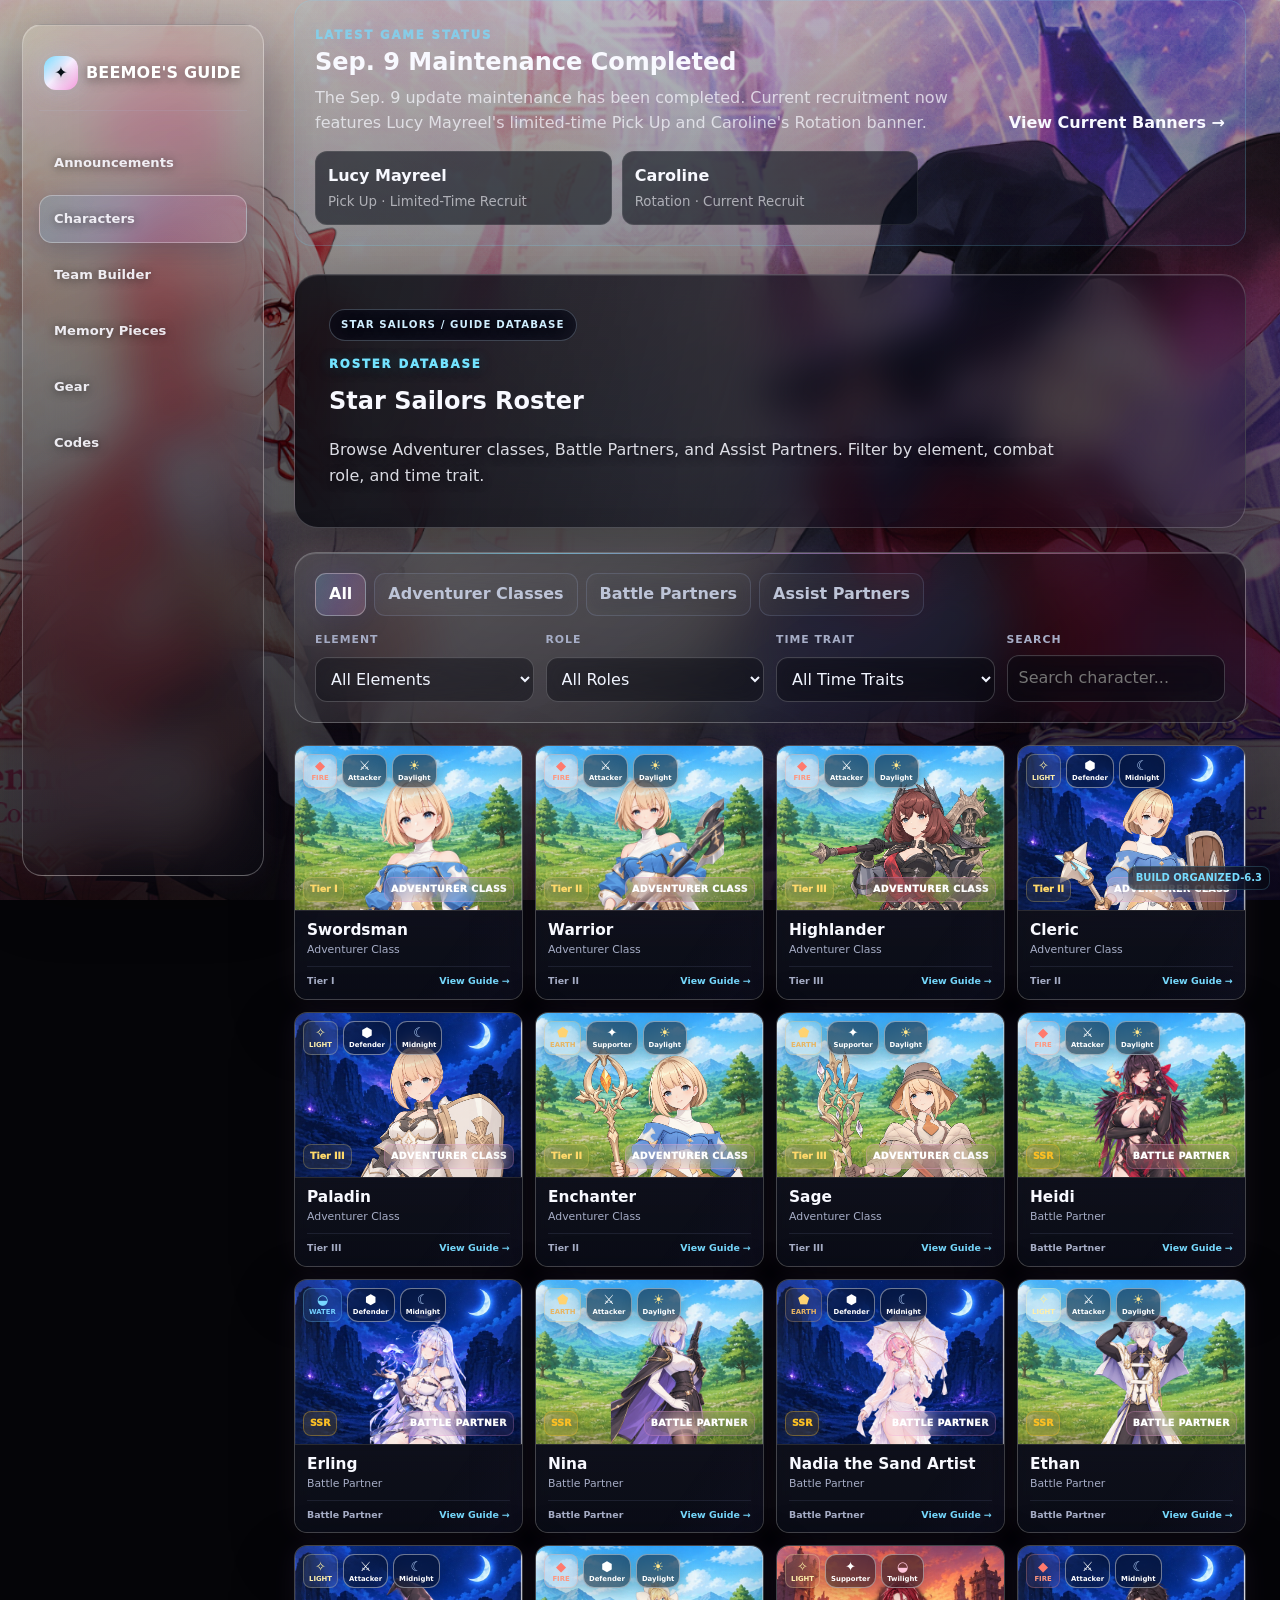
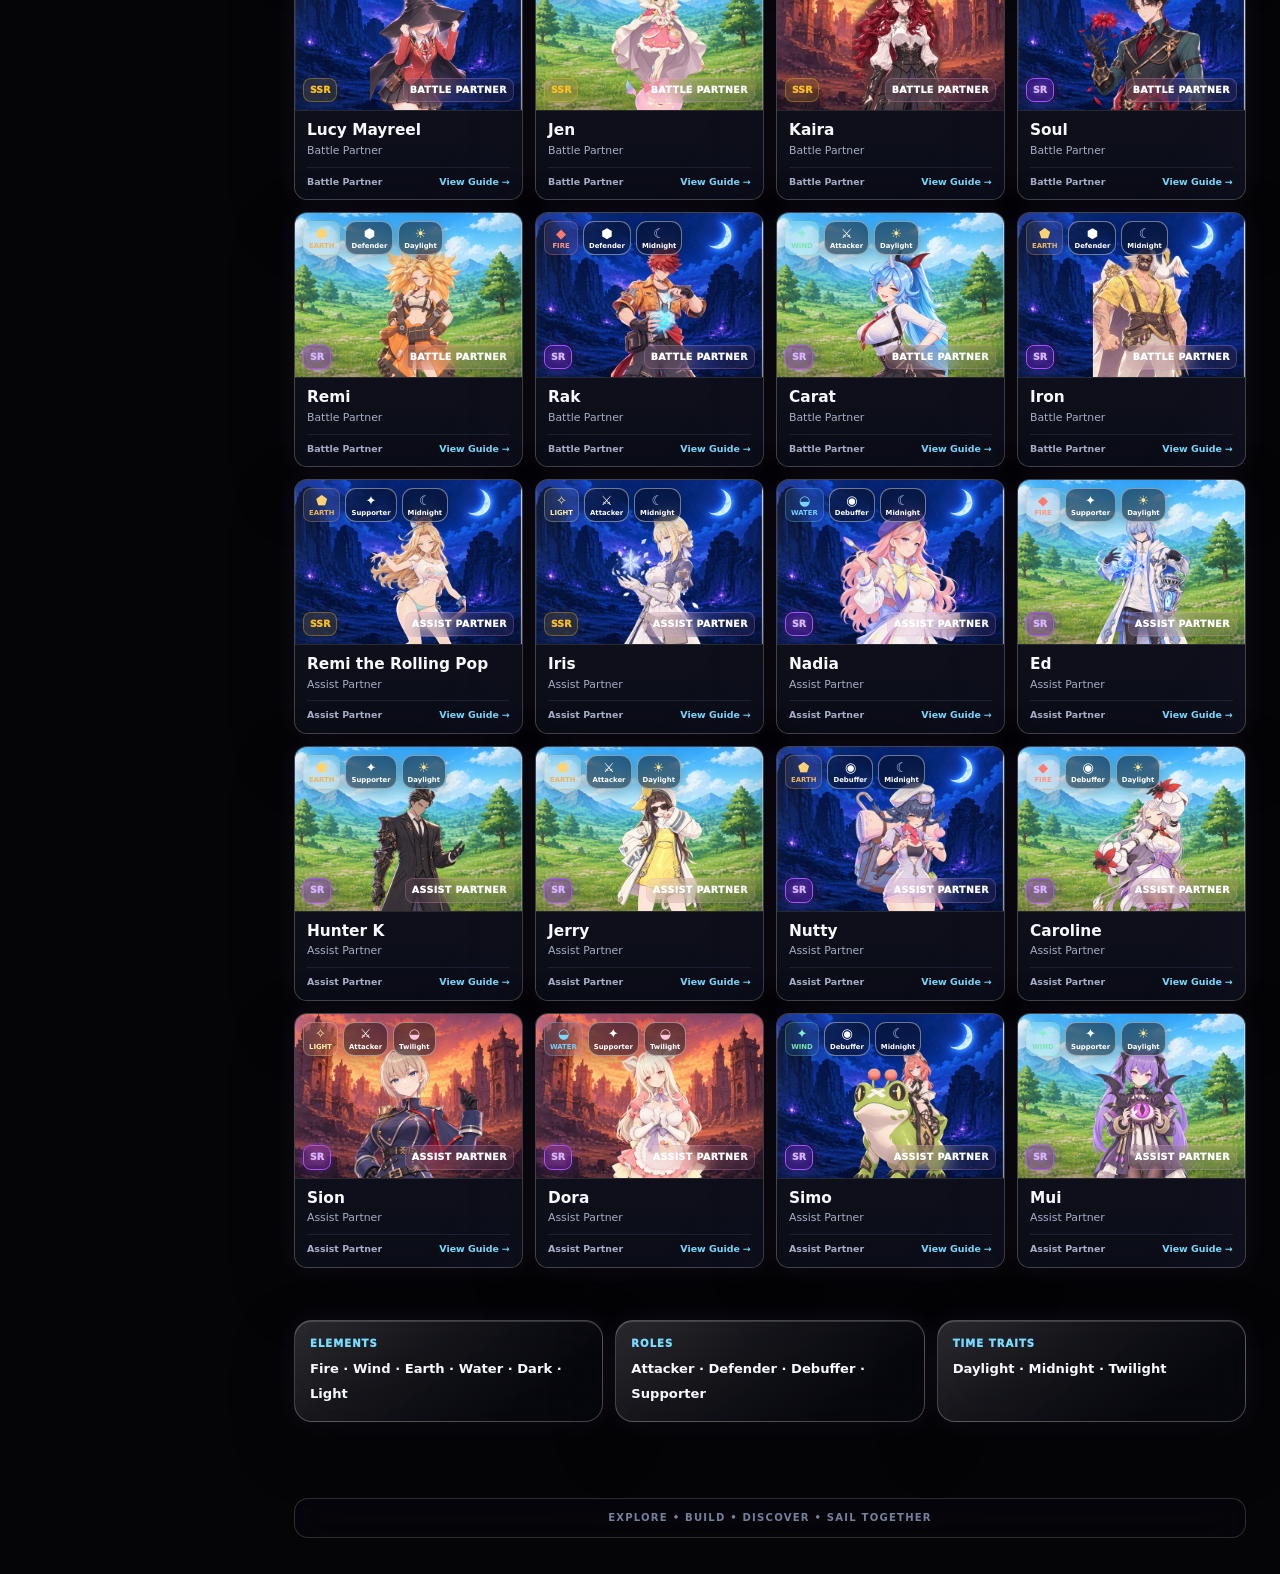
==== commit fa5b18d6: "Remove obsolete Tier List navigation from Characters" ====
--- a/index.html
+++ b/index.html
@@ -1,5 +1,5 @@
 <!DOCTYPE html>
 <html lang="en"><head><meta charset="UTF-8"><meta name="viewport" content="width=device-width, initial-scale=1.0"><meta name="description" content="Beemoe's Guide – Star Sailor's Edition"><title>Beemoe's Guide | Star Sailors</title><link rel="stylesheet" href="./css/base.css?v=1"><link rel="stylesheet" href="./css/retro-theme.css?v=1"><link rel="stylesheet" href="./css/layout-fix.css?v=1"><link rel="stylesheet" href="./css/anime-glass-theme.css?v=1"><link rel="stylesheet" href="./css/rarity-colors.css?v=2"><link rel="stylesheet" href="./css/announcements.css?v=1"><link rel="stylesheet" href="./css/roster-compact.css?v=4"></head><body>
-<header class="topbar"><a class="logo" href="index.html"><span>✦</span> BEEMOE'S GUIDE</a><button id="menuBtn" class="menu-btn" aria-label="Open menu">☰</button><nav id="navLinks"><a href="announcements.html">Announcements</a><a class="active" href="index.html">Characters</a><a href="tier-list.html">Tier List</a><a href="team-builder.html">Team Builder</a><a href="memory-pieces.html">Memory Pieces</a><a href="gear.html">Gear</a><a href="codes.html">Codes</a></nav></header>
+<header class="topbar"><a class="logo" href="index.html"><span>✦</span> BEEMOE'S GUIDE</a><button id="menuBtn" class="menu-btn" aria-label="Open menu">☰</button><nav id="navLinks"><a href="announcements.html">Announcements</a><a class="active" href="index.html">Characters</a><a href="team-builder.html">Team Builder</a><a href="memory-pieces.html">Memory Pieces</a><a href="gear.html">Gear</a><a href="codes.html">Codes</a></nav></header>
 <main class="wrap"><section class="home-news"><div class="home-news-top"><div><p class="eyebrow">LATEST GAME STATUS</p><h1>Sep. 9 Maintenance Completed</h1><p>The Sep. 9 update maintenance has been completed. Current recruitment now features Lucy Mayreel's limited-time Pick Up and Caroline's Rotation banner.</p></div><a class="home-news-link" href="announcements.html">View Current Banners →</a></div><div class="home-banner-mini"><a href="announcements.html"><strong>Lucy Mayreel</strong><small>Pick Up · Limited-Time Recruit</small></a><a href="announcements.html"><strong>Caroline</strong><small>Rotation · Current Recruit</small></a></div></section><section class="page-head"><p class="eyebrow">ROSTER DATABASE</p><h2>Star Sailors Roster</h2><p>Browse Adventurer classes, Battle Partners, and Assist Partners. Filter by element, combat role, and time trait.</p></section><section class="database-toolbar"><div class="database-tabs" id="typeTabs"><button class="db-tab active" data-type="all">All</button><button class="db-tab" data-type="adventurer">Adventurer Classes</button><button class="db-tab" data-type="battle">Battle Partners</button><button class="db-tab" data-type="assist">Assist Partners</button></div><div class="filter-grid"><label><span>Element</span><select id="elementFilter"><option value="all">All Elements</option><option>Fire</option><option>Wind</option><option>Earth</option><option>Water</option><option>Dark</option><option>Light</option></select></label><label><span>Role</span><select id="roleFilter"><option value="all">All Roles</option><option>Attacker</option><option>Defender</option><option>Debuffer</option><option>Supporter</option></select></label><label><span>Time Trait</span><select id="timeFilter"><option value="all">All Time Traits</option><option>Daylight</option><option>Midnight</option><option>Twilight</option></select></label><label class="search-box"><span>Search</span><input id="searchInput" type="search" placeholder="Search character..."></label></div></section><section><div id="characterGrid" class="character-grid"></div></section><section class="info-strip"><div><span class="info-kicker">ELEMENTS</span><strong>Fire · Wind · Earth · Water · Dark · Light</strong></div><div><span class="info-kicker">ROLES</span><strong>Attacker · Defender · Debuffer · Supporter</strong></div><div><span class="info-kicker">TIME TRAITS</span><strong>Daylight · Midnight · Twilight</strong></div></section></main>
-<script src="./data/game-data.js?v=12"></script><script src="./js/main.js?v=4"></script><div style="position:fixed;right:10px;bottom:10px;z-index:9999;font:700 10px/1.2 system-ui;padding:5px 7px;border-radius:8px;background:rgba(8,11,18,.62);backdrop-filter:blur(10px);color:#77dcff;border:1px solid rgba(119,220,255,.2)">BUILD ORGANIZED-6.2</div></body></html>+<script src="./data/game-data.js?v=12"></script><script src="./js/main.js?v=4"></script><div style="position:fixed;right:10px;bottom:10px;z-index:9999;font:700 10px/1.2 system-ui;padding:5px 7px;border-radius:8px;background:rgba(8,11,18,.62);backdrop-filter:blur(10px);color:#77dcff;border:1px solid rgba(119,220,255,.2)">BUILD ORGANIZED-6.3</div></body></html>
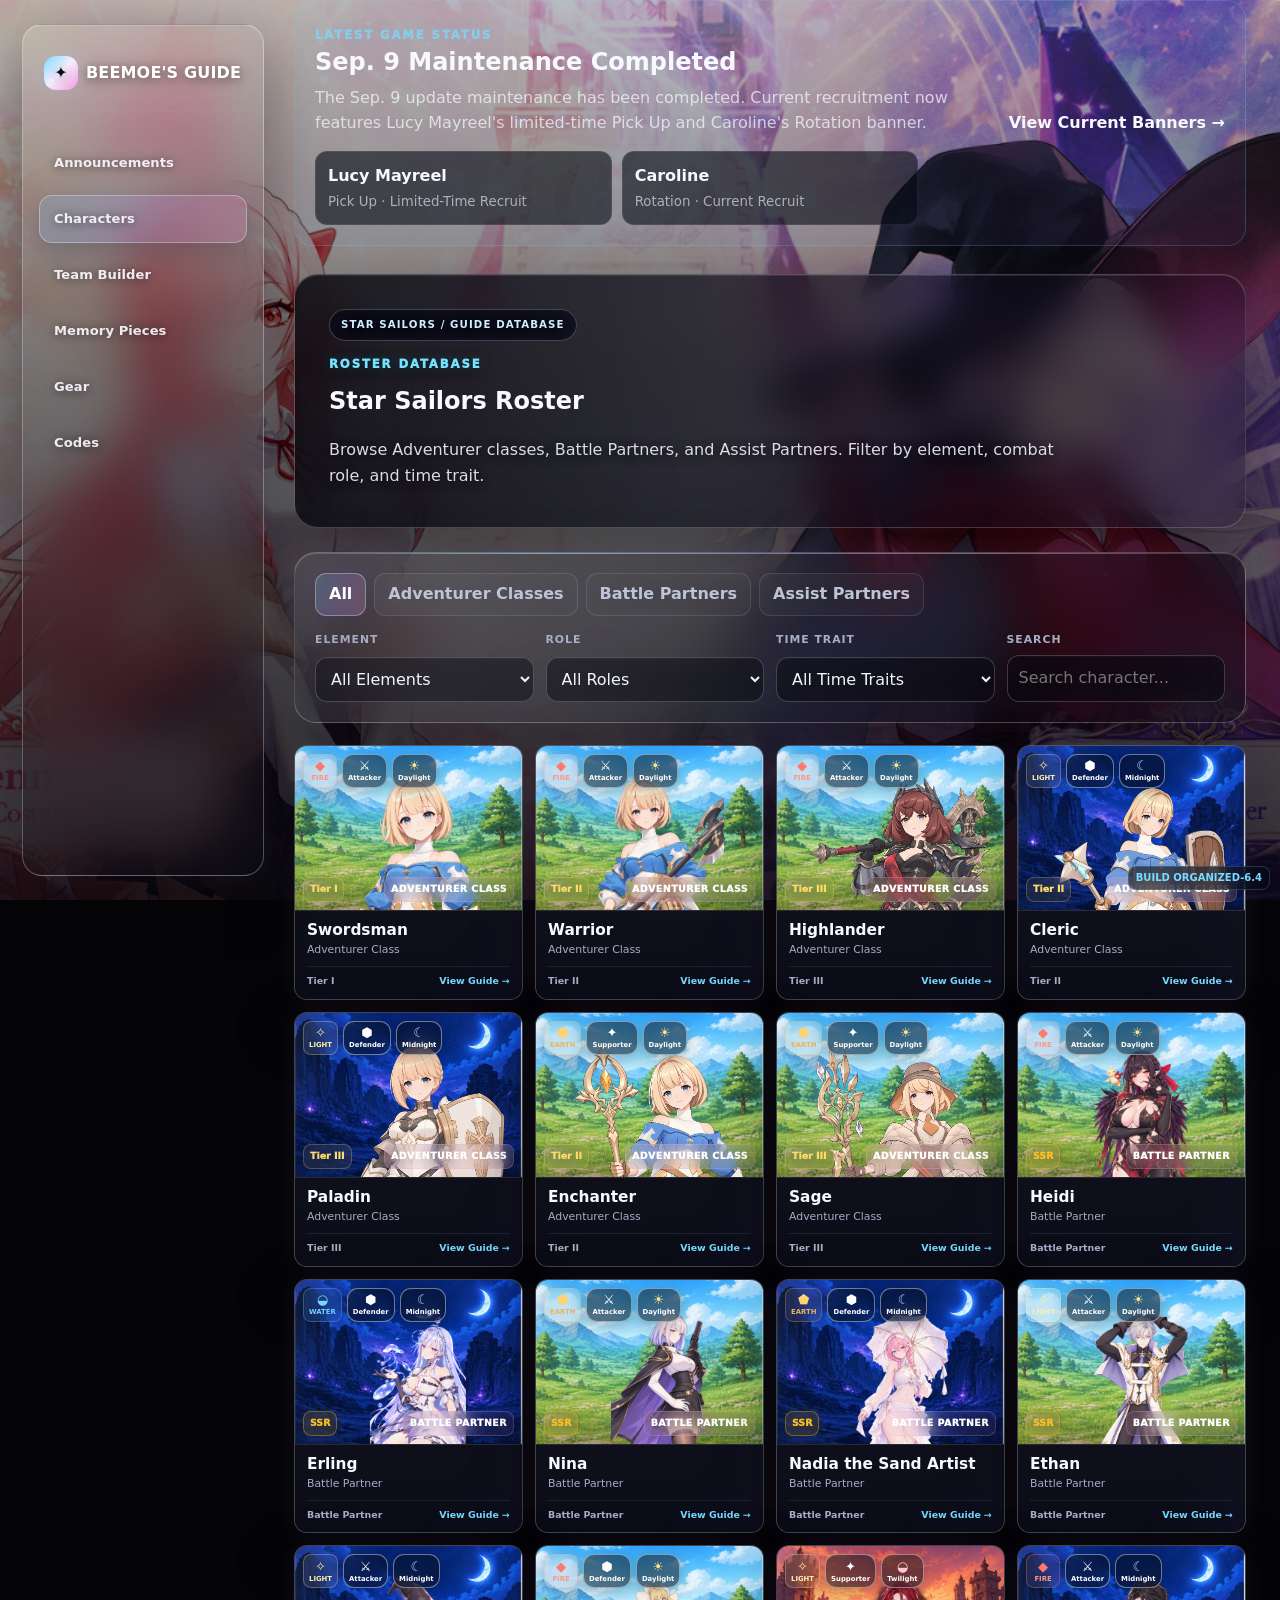
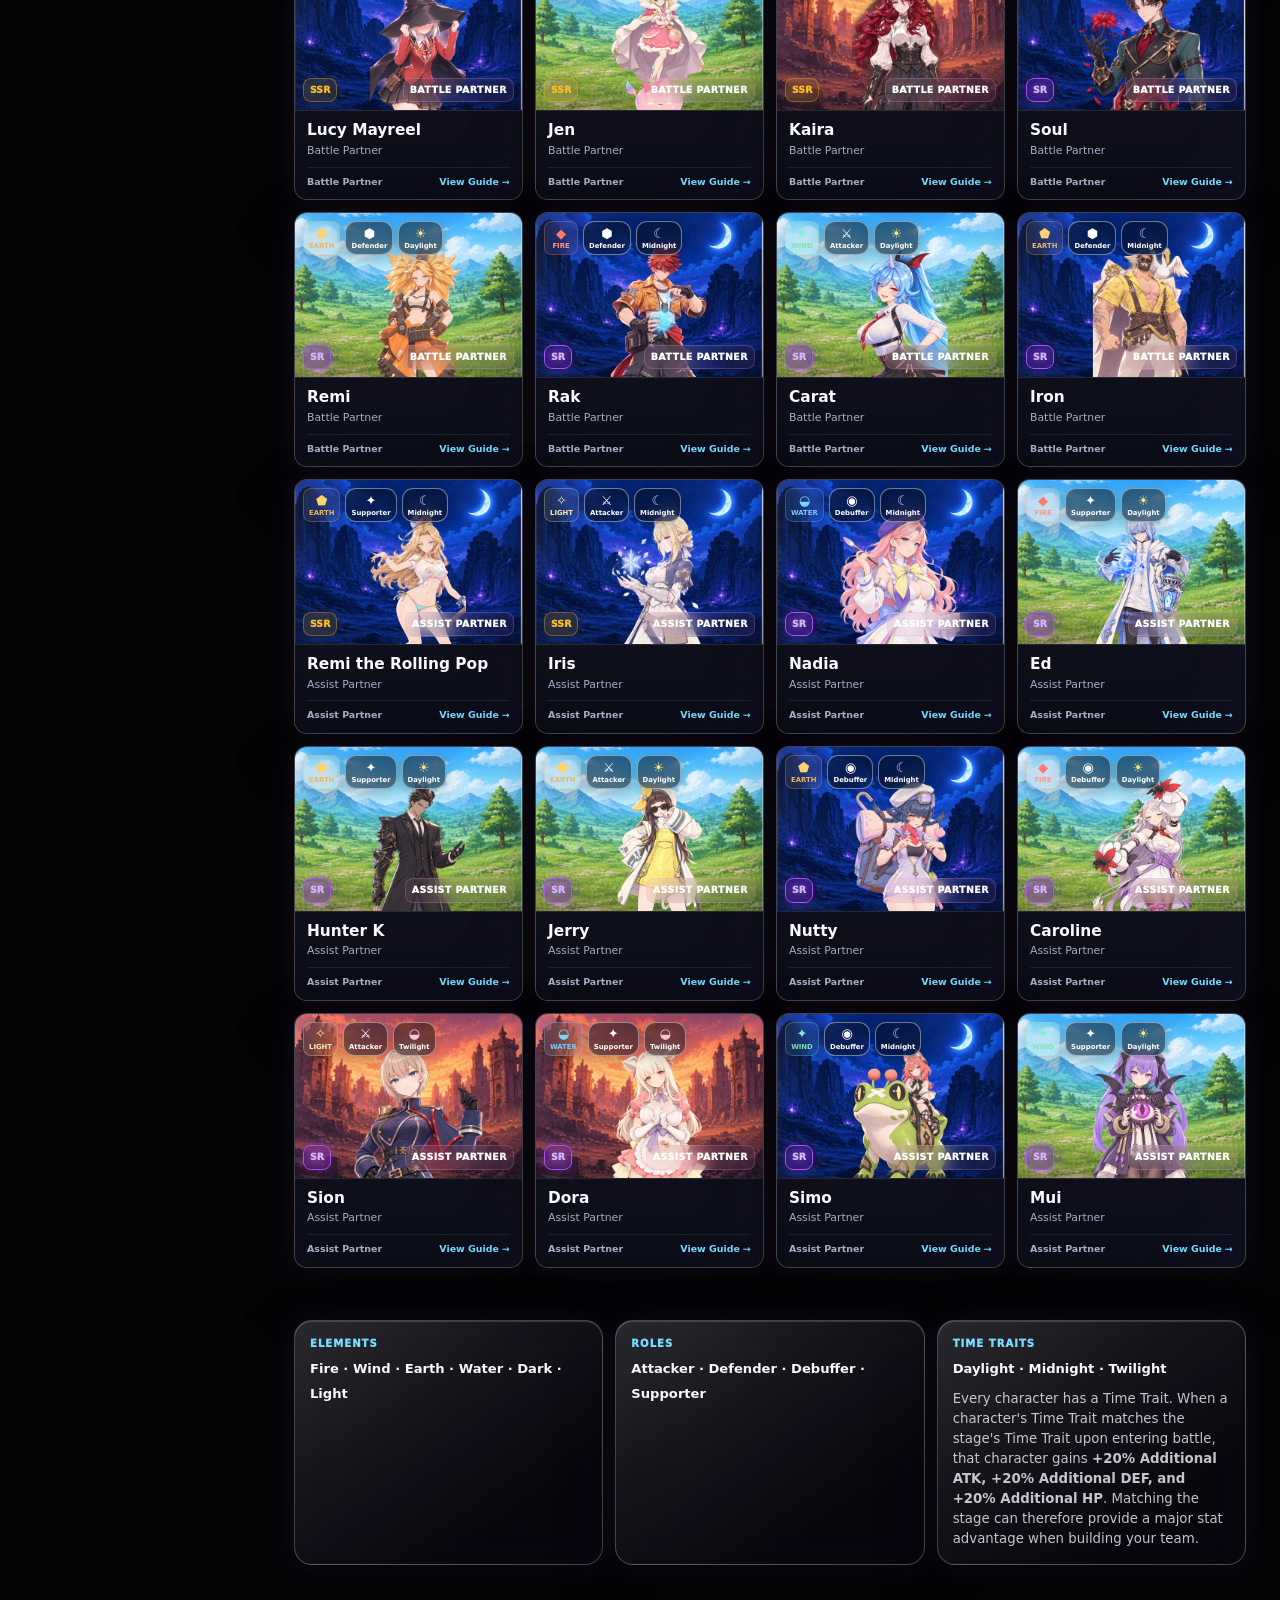
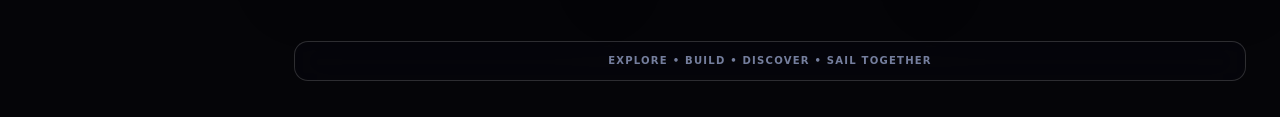
==== commit f6c4445d: "Add Time Trait explanation to Characters page" ====
--- a/index.html
+++ b/index.html
@@ -1,5 +1,5 @@
 <!DOCTYPE html>
 <html lang="en"><head><meta charset="UTF-8"><meta name="viewport" content="width=device-width, initial-scale=1.0"><meta name="description" content="Beemoe's Guide – Star Sailor's Edition"><title>Beemoe's Guide | Star Sailors</title><link rel="stylesheet" href="./css/base.css?v=1"><link rel="stylesheet" href="./css/retro-theme.css?v=1"><link rel="stylesheet" href="./css/layout-fix.css?v=1"><link rel="stylesheet" href="./css/anime-glass-theme.css?v=1"><link rel="stylesheet" href="./css/rarity-colors.css?v=2"><link rel="stylesheet" href="./css/announcements.css?v=1"><link rel="stylesheet" href="./css/roster-compact.css?v=4"></head><body>
 <header class="topbar"><a class="logo" href="index.html"><span>✦</span> BEEMOE'S GUIDE</a><button id="menuBtn" class="menu-btn" aria-label="Open menu">☰</button><nav id="navLinks"><a href="announcements.html">Announcements</a><a class="active" href="index.html">Characters</a><a href="team-builder.html">Team Builder</a><a href="memory-pieces.html">Memory Pieces</a><a href="gear.html">Gear</a><a href="codes.html">Codes</a></nav></header>
-<main class="wrap"><section class="home-news"><div class="home-news-top"><div><p class="eyebrow">LATEST GAME STATUS</p><h1>Sep. 9 Maintenance Completed</h1><p>The Sep. 9 update maintenance has been completed. Current recruitment now features Lucy Mayreel's limited-time Pick Up and Caroline's Rotation banner.</p></div><a class="home-news-link" href="announcements.html">View Current Banners →</a></div><div class="home-banner-mini"><a href="announcements.html"><strong>Lucy Mayreel</strong><small>Pick Up · Limited-Time Recruit</small></a><a href="announcements.html"><strong>Caroline</strong><small>Rotation · Current Recruit</small></a></div></section><section class="page-head"><p class="eyebrow">ROSTER DATABASE</p><h2>Star Sailors Roster</h2><p>Browse Adventurer classes, Battle Partners, and Assist Partners. Filter by element, combat role, and time trait.</p></section><section class="database-toolbar"><div class="database-tabs" id="typeTabs"><button class="db-tab active" data-type="all">All</button><button class="db-tab" data-type="adventurer">Adventurer Classes</button><button class="db-tab" data-type="battle">Battle Partners</button><button class="db-tab" data-type="assist">Assist Partners</button></div><div class="filter-grid"><label><span>Element</span><select id="elementFilter"><option value="all">All Elements</option><option>Fire</option><option>Wind</option><option>Earth</option><option>Water</option><option>Dark</option><option>Light</option></select></label><label><span>Role</span><select id="roleFilter"><option value="all">All Roles</option><option>Attacker</option><option>Defender</option><option>Debuffer</option><option>Supporter</option></select></label><label><span>Time Trait</span><select id="timeFilter"><option value="all">All Time Traits</option><option>Daylight</option><option>Midnight</option><option>Twilight</option></select></label><label class="search-box"><span>Search</span><input id="searchInput" type="search" placeholder="Search character..."></label></div></section><section><div id="characterGrid" class="character-grid"></div></section><section class="info-strip"><div><span class="info-kicker">ELEMENTS</span><strong>Fire · Wind · Earth · Water · Dark · Light</strong></div><div><span class="info-kicker">ROLES</span><strong>Attacker · Defender · Debuffer · Supporter</strong></div><div><span class="info-kicker">TIME TRAITS</span><strong>Daylight · Midnight · Twilight</strong></div></section></main>
-<script src="./data/game-data.js?v=12"></script><script src="./js/main.js?v=4"></script><div style="position:fixed;right:10px;bottom:10px;z-index:9999;font:700 10px/1.2 system-ui;padding:5px 7px;border-radius:8px;background:rgba(8,11,18,.62);backdrop-filter:blur(10px);color:#77dcff;border:1px solid rgba(119,220,255,.2)">BUILD ORGANIZED-6.3</div></body></html>+<main class="wrap"><section class="home-news"><div class="home-news-top"><div><p class="eyebrow">LATEST GAME STATUS</p><h1>Sep. 9 Maintenance Completed</h1><p>The Sep. 9 update maintenance has been completed. Current recruitment now features Lucy Mayreel's limited-time Pick Up and Caroline's Rotation banner.</p></div><a class="home-news-link" href="announcements.html">View Current Banners →</a></div><div class="home-banner-mini"><a href="announcements.html"><strong>Lucy Mayreel</strong><small>Pick Up · Limited-Time Recruit</small></a><a href="announcements.html"><strong>Caroline</strong><small>Rotation · Current Recruit</small></a></div></section><section class="page-head"><p class="eyebrow">ROSTER DATABASE</p><h2>Star Sailors Roster</h2><p>Browse Adventurer classes, Battle Partners, and Assist Partners. Filter by element, combat role, and time trait.</p></section><section class="database-toolbar"><div class="database-tabs" id="typeTabs"><button class="db-tab active" data-type="all">All</button><button class="db-tab" data-type="adventurer">Adventurer Classes</button><button class="db-tab" data-type="battle">Battle Partners</button><button class="db-tab" data-type="assist">Assist Partners</button></div><div class="filter-grid"><label><span>Element</span><select id="elementFilter"><option value="all">All Elements</option><option>Fire</option><option>Wind</option><option>Earth</option><option>Water</option><option>Dark</option><option>Light</option></select></label><label><span>Role</span><select id="roleFilter"><option value="all">All Roles</option><option>Attacker</option><option>Defender</option><option>Debuffer</option><option>Supporter</option></select></label><label><span>Time Trait</span><select id="timeFilter"><option value="all">All Time Traits</option><option>Daylight</option><option>Midnight</option><option>Twilight</option></select></label><label class="search-box"><span>Search</span><input id="searchInput" type="search" placeholder="Search character..."></label></div></section><section><div id="characterGrid" class="character-grid"></div></section><section class="info-strip"><div><span class="info-kicker">ELEMENTS</span><strong>Fire · Wind · Earth · Water · Dark · Light</strong></div><div><span class="info-kicker">ROLES</span><strong>Attacker · Defender · Debuffer · Supporter</strong></div><div><span class="info-kicker">TIME TRAITS</span><strong>Daylight · Midnight · Twilight</strong><small style="display:block;margin-top:8px;line-height:1.5;opacity:.78">Every character has a Time Trait. When a character's Time Trait matches the stage's Time Trait upon entering battle, that character gains <b>+20% Additional ATK, +20% Additional DEF, and +20% Additional HP</b>. Matching the stage can therefore provide a major stat advantage when building your team.</small></div></section></main>
+<script src="./data/game-data.js?v=12"></script><script src="./js/main.js?v=4"></script><div style="position:fixed;right:10px;bottom:10px;z-index:9999;font:700 10px/1.2 system-ui;padding:5px 7px;border-radius:8px;background:rgba(8,11,18,.62);backdrop-filter:blur(10px);color:#77dcff;border:1px solid rgba(119,220,255,.2)">BUILD ORGANIZED-6.4</div></body></html>
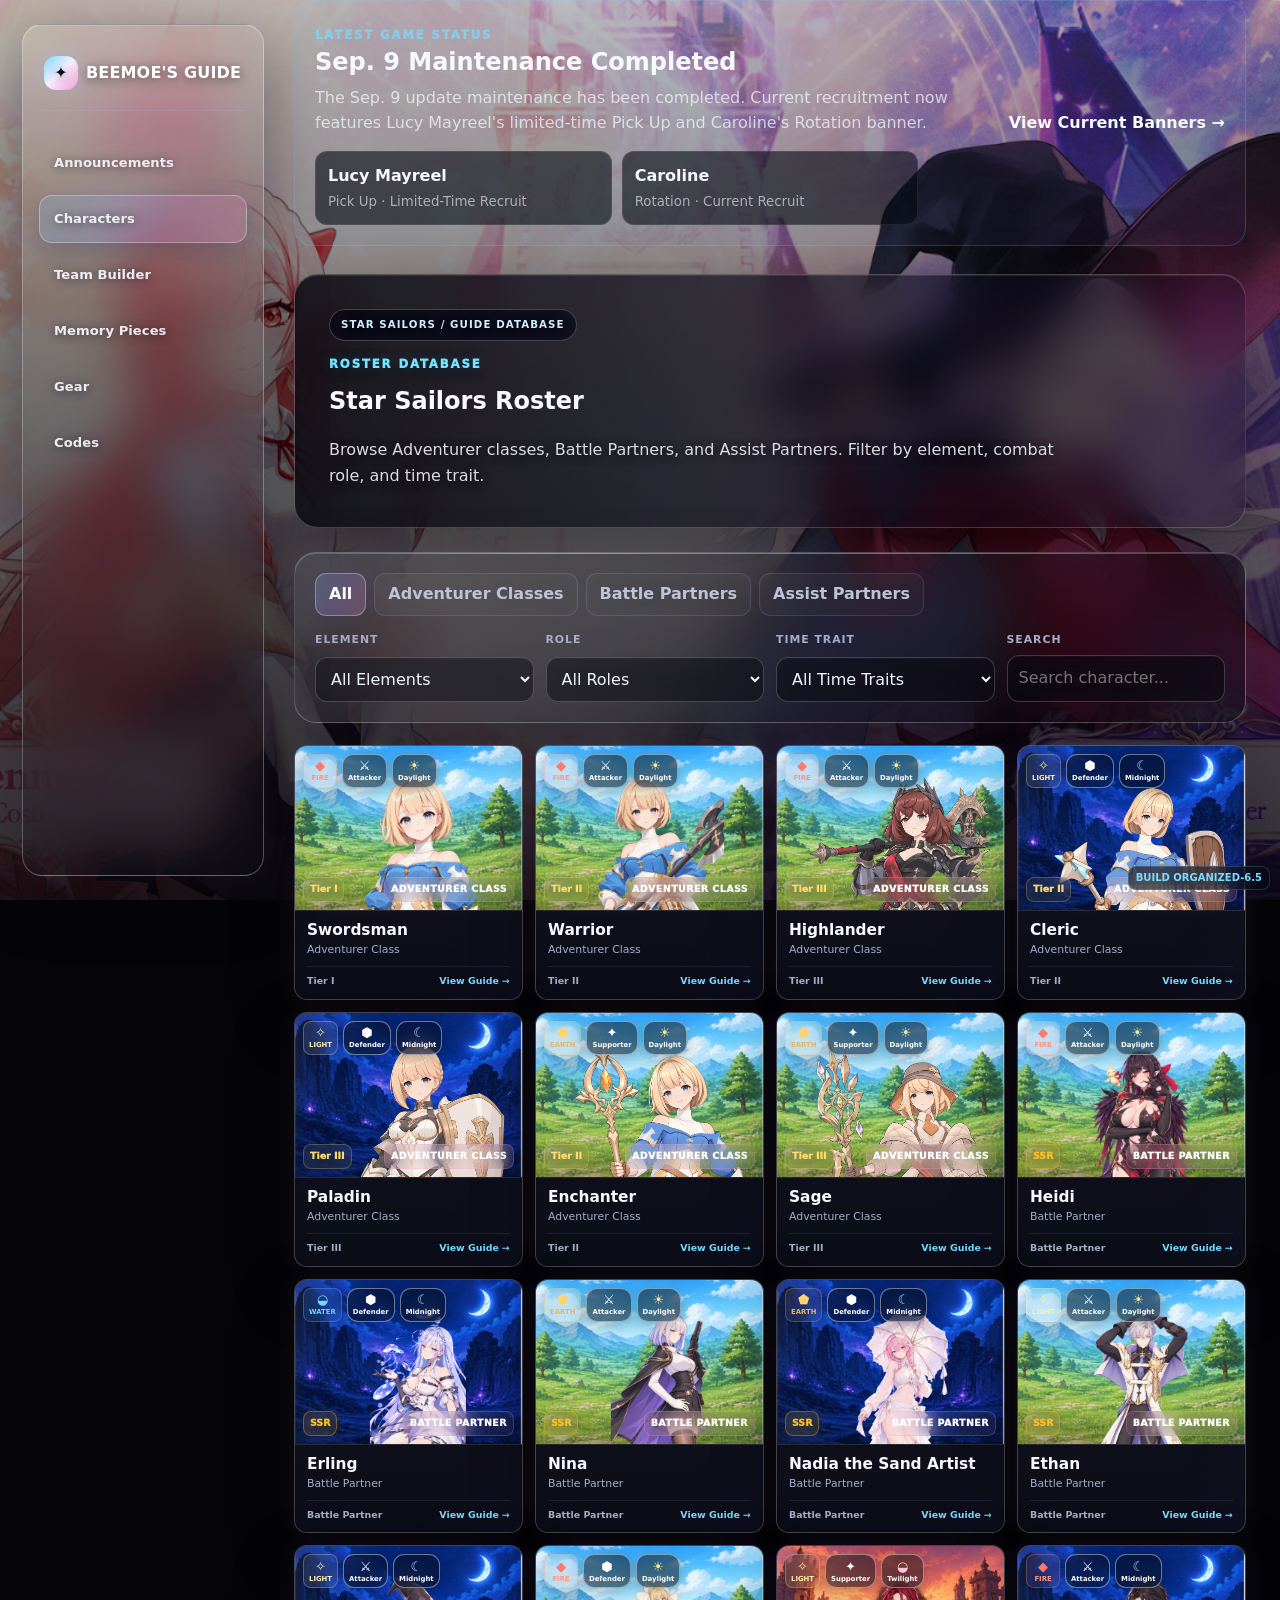
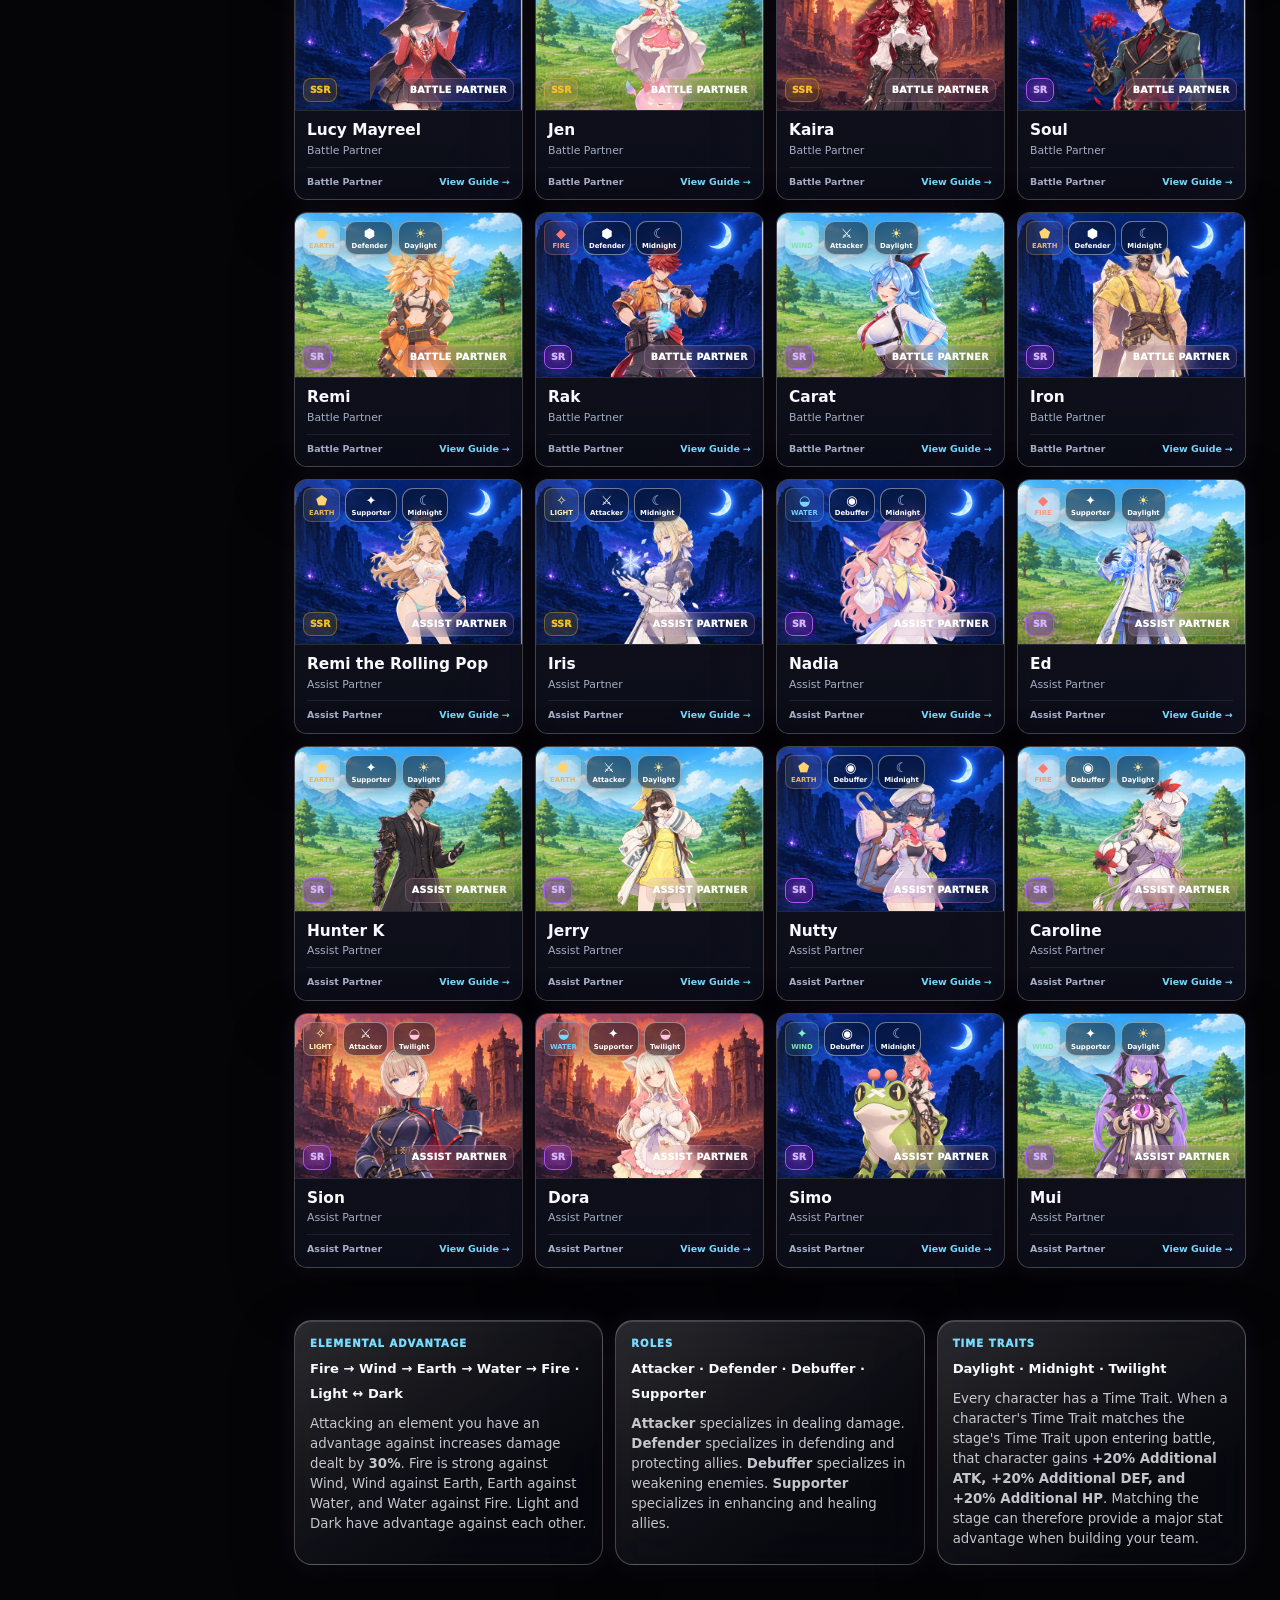
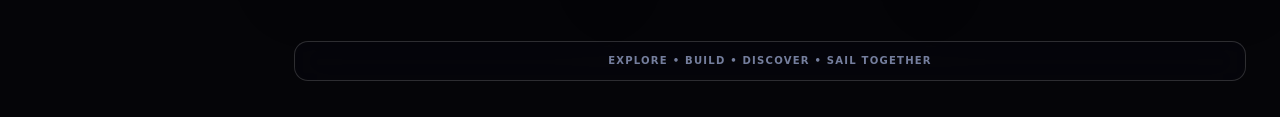
==== commit d5b7b0cc: "Add Role and Elemental Advantage explanations" ====
--- a/index.html
+++ b/index.html
@@ -1,5 +1,5 @@
 <!DOCTYPE html>
 <html lang="en"><head><meta charset="UTF-8"><meta name="viewport" content="width=device-width, initial-scale=1.0"><meta name="description" content="Beemoe's Guide – Star Sailor's Edition"><title>Beemoe's Guide | Star Sailors</title><link rel="stylesheet" href="./css/base.css?v=1"><link rel="stylesheet" href="./css/retro-theme.css?v=1"><link rel="stylesheet" href="./css/layout-fix.css?v=1"><link rel="stylesheet" href="./css/anime-glass-theme.css?v=1"><link rel="stylesheet" href="./css/rarity-colors.css?v=2"><link rel="stylesheet" href="./css/announcements.css?v=1"><link rel="stylesheet" href="./css/roster-compact.css?v=4"></head><body>
 <header class="topbar"><a class="logo" href="index.html"><span>✦</span> BEEMOE'S GUIDE</a><button id="menuBtn" class="menu-btn" aria-label="Open menu">☰</button><nav id="navLinks"><a href="announcements.html">Announcements</a><a class="active" href="index.html">Characters</a><a href="team-builder.html">Team Builder</a><a href="memory-pieces.html">Memory Pieces</a><a href="gear.html">Gear</a><a href="codes.html">Codes</a></nav></header>
-<main class="wrap"><section class="home-news"><div class="home-news-top"><div><p class="eyebrow">LATEST GAME STATUS</p><h1>Sep. 9 Maintenance Completed</h1><p>The Sep. 9 update maintenance has been completed. Current recruitment now features Lucy Mayreel's limited-time Pick Up and Caroline's Rotation banner.</p></div><a class="home-news-link" href="announcements.html">View Current Banners →</a></div><div class="home-banner-mini"><a href="announcements.html"><strong>Lucy Mayreel</strong><small>Pick Up · Limited-Time Recruit</small></a><a href="announcements.html"><strong>Caroline</strong><small>Rotation · Current Recruit</small></a></div></section><section class="page-head"><p class="eyebrow">ROSTER DATABASE</p><h2>Star Sailors Roster</h2><p>Browse Adventurer classes, Battle Partners, and Assist Partners. Filter by element, combat role, and time trait.</p></section><section class="database-toolbar"><div class="database-tabs" id="typeTabs"><button class="db-tab active" data-type="all">All</button><button class="db-tab" data-type="adventurer">Adventurer Classes</button><button class="db-tab" data-type="battle">Battle Partners</button><button class="db-tab" data-type="assist">Assist Partners</button></div><div class="filter-grid"><label><span>Element</span><select id="elementFilter"><option value="all">All Elements</option><option>Fire</option><option>Wind</option><option>Earth</option><option>Water</option><option>Dark</option><option>Light</option></select></label><label><span>Role</span><select id="roleFilter"><option value="all">All Roles</option><option>Attacker</option><option>Defender</option><option>Debuffer</option><option>Supporter</option></select></label><label><span>Time Trait</span><select id="timeFilter"><option value="all">All Time Traits</option><option>Daylight</option><option>Midnight</option><option>Twilight</option></select></label><label class="search-box"><span>Search</span><input id="searchInput" type="search" placeholder="Search character..."></label></div></section><section><div id="characterGrid" class="character-grid"></div></section><section class="info-strip"><div><span class="info-kicker">ELEMENTS</span><strong>Fire · Wind · Earth · Water · Dark · Light</strong></div><div><span class="info-kicker">ROLES</span><strong>Attacker · Defender · Debuffer · Supporter</strong></div><div><span class="info-kicker">TIME TRAITS</span><strong>Daylight · Midnight · Twilight</strong><small style="display:block;margin-top:8px;line-height:1.5;opacity:.78">Every character has a Time Trait. When a character's Time Trait matches the stage's Time Trait upon entering battle, that character gains <b>+20% Additional ATK, +20% Additional DEF, and +20% Additional HP</b>. Matching the stage can therefore provide a major stat advantage when building your team.</small></div></section></main>
-<script src="./data/game-data.js?v=12"></script><script src="./js/main.js?v=4"></script><div style="position:fixed;right:10px;bottom:10px;z-index:9999;font:700 10px/1.2 system-ui;padding:5px 7px;border-radius:8px;background:rgba(8,11,18,.62);backdrop-filter:blur(10px);color:#77dcff;border:1px solid rgba(119,220,255,.2)">BUILD ORGANIZED-6.4</div></body></html>+<main class="wrap"><section class="home-news"><div class="home-news-top"><div><p class="eyebrow">LATEST GAME STATUS</p><h1>Sep. 9 Maintenance Completed</h1><p>The Sep. 9 update maintenance has been completed. Current recruitment now features Lucy Mayreel's limited-time Pick Up and Caroline's Rotation banner.</p></div><a class="home-news-link" href="announcements.html">View Current Banners →</a></div><div class="home-banner-mini"><a href="announcements.html"><strong>Lucy Mayreel</strong><small>Pick Up · Limited-Time Recruit</small></a><a href="announcements.html"><strong>Caroline</strong><small>Rotation · Current Recruit</small></a></div></section><section class="page-head"><p class="eyebrow">ROSTER DATABASE</p><h2>Star Sailors Roster</h2><p>Browse Adventurer classes, Battle Partners, and Assist Partners. Filter by element, combat role, and time trait.</p></section><section class="database-toolbar"><div class="database-tabs" id="typeTabs"><button class="db-tab active" data-type="all">All</button><button class="db-tab" data-type="adventurer">Adventurer Classes</button><button class="db-tab" data-type="battle">Battle Partners</button><button class="db-tab" data-type="assist">Assist Partners</button></div><div class="filter-grid"><label><span>Element</span><select id="elementFilter"><option value="all">All Elements</option><option>Fire</option><option>Wind</option><option>Earth</option><option>Water</option><option>Dark</option><option>Light</option></select></label><label><span>Role</span><select id="roleFilter"><option value="all">All Roles</option><option>Attacker</option><option>Defender</option><option>Debuffer</option><option>Supporter</option></select></label><label><span>Time Trait</span><select id="timeFilter"><option value="all">All Time Traits</option><option>Daylight</option><option>Midnight</option><option>Twilight</option></select></label><label class="search-box"><span>Search</span><input id="searchInput" type="search" placeholder="Search character..."></label></div></section><section><div id="characterGrid" class="character-grid"></div></section><section class="info-strip"><div><span class="info-kicker">ELEMENTAL ADVANTAGE</span><strong>Fire → Wind → Earth → Water → Fire · Light ↔ Dark</strong><small style="display:block;margin-top:8px;line-height:1.5;opacity:.78">Attacking an element you have an advantage against increases damage dealt by <b>30%</b>. Fire is strong against Wind, Wind against Earth, Earth against Water, and Water against Fire. Light and Dark have advantage against each other.</small></div><div><span class="info-kicker">ROLES</span><strong>Attacker · Defender · Debuffer · Supporter</strong><small style="display:block;margin-top:8px;line-height:1.5;opacity:.78"><b>Attacker</b> specializes in dealing damage. <b>Defender</b> specializes in defending and protecting allies. <b>Debuffer</b> specializes in weakening enemies. <b>Supporter</b> specializes in enhancing and healing allies.</small></div><div><span class="info-kicker">TIME TRAITS</span><strong>Daylight · Midnight · Twilight</strong><small style="display:block;margin-top:8px;line-height:1.5;opacity:.78">Every character has a Time Trait. When a character's Time Trait matches the stage's Time Trait upon entering battle, that character gains <b>+20% Additional ATK, +20% Additional DEF, and +20% Additional HP</b>. Matching the stage can therefore provide a major stat advantage when building your team.</small></div></section></main>
+<script src="./data/game-data.js?v=12"></script><script src="./js/main.js?v=4"></script><div style="position:fixed;right:10px;bottom:10px;z-index:9999;font:700 10px/1.2 system-ui;padding:5px 7px;border-radius:8px;background:rgba(8,11,18,.62);backdrop-filter:blur(10px);color:#77dcff;border:1px solid rgba(119,220,255,.2)">BUILD ORGANIZED-6.5</div></body></html>
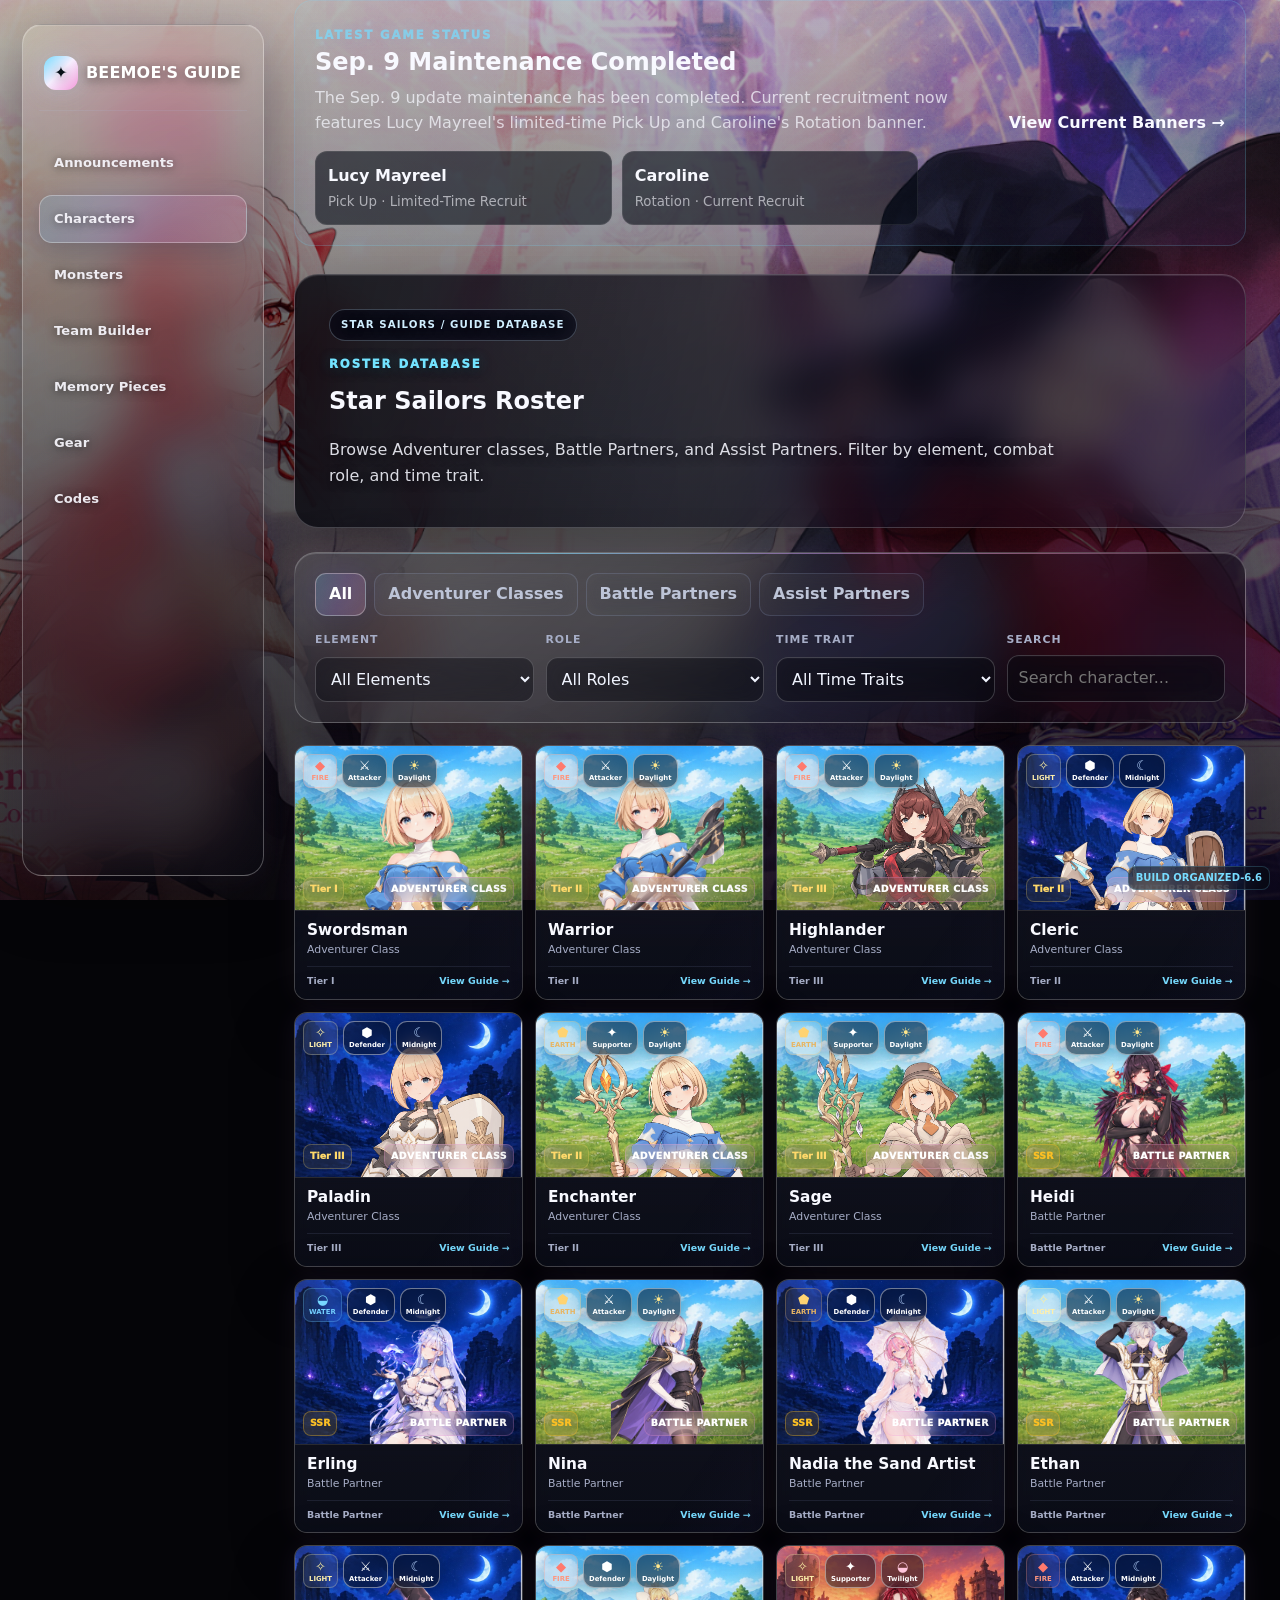
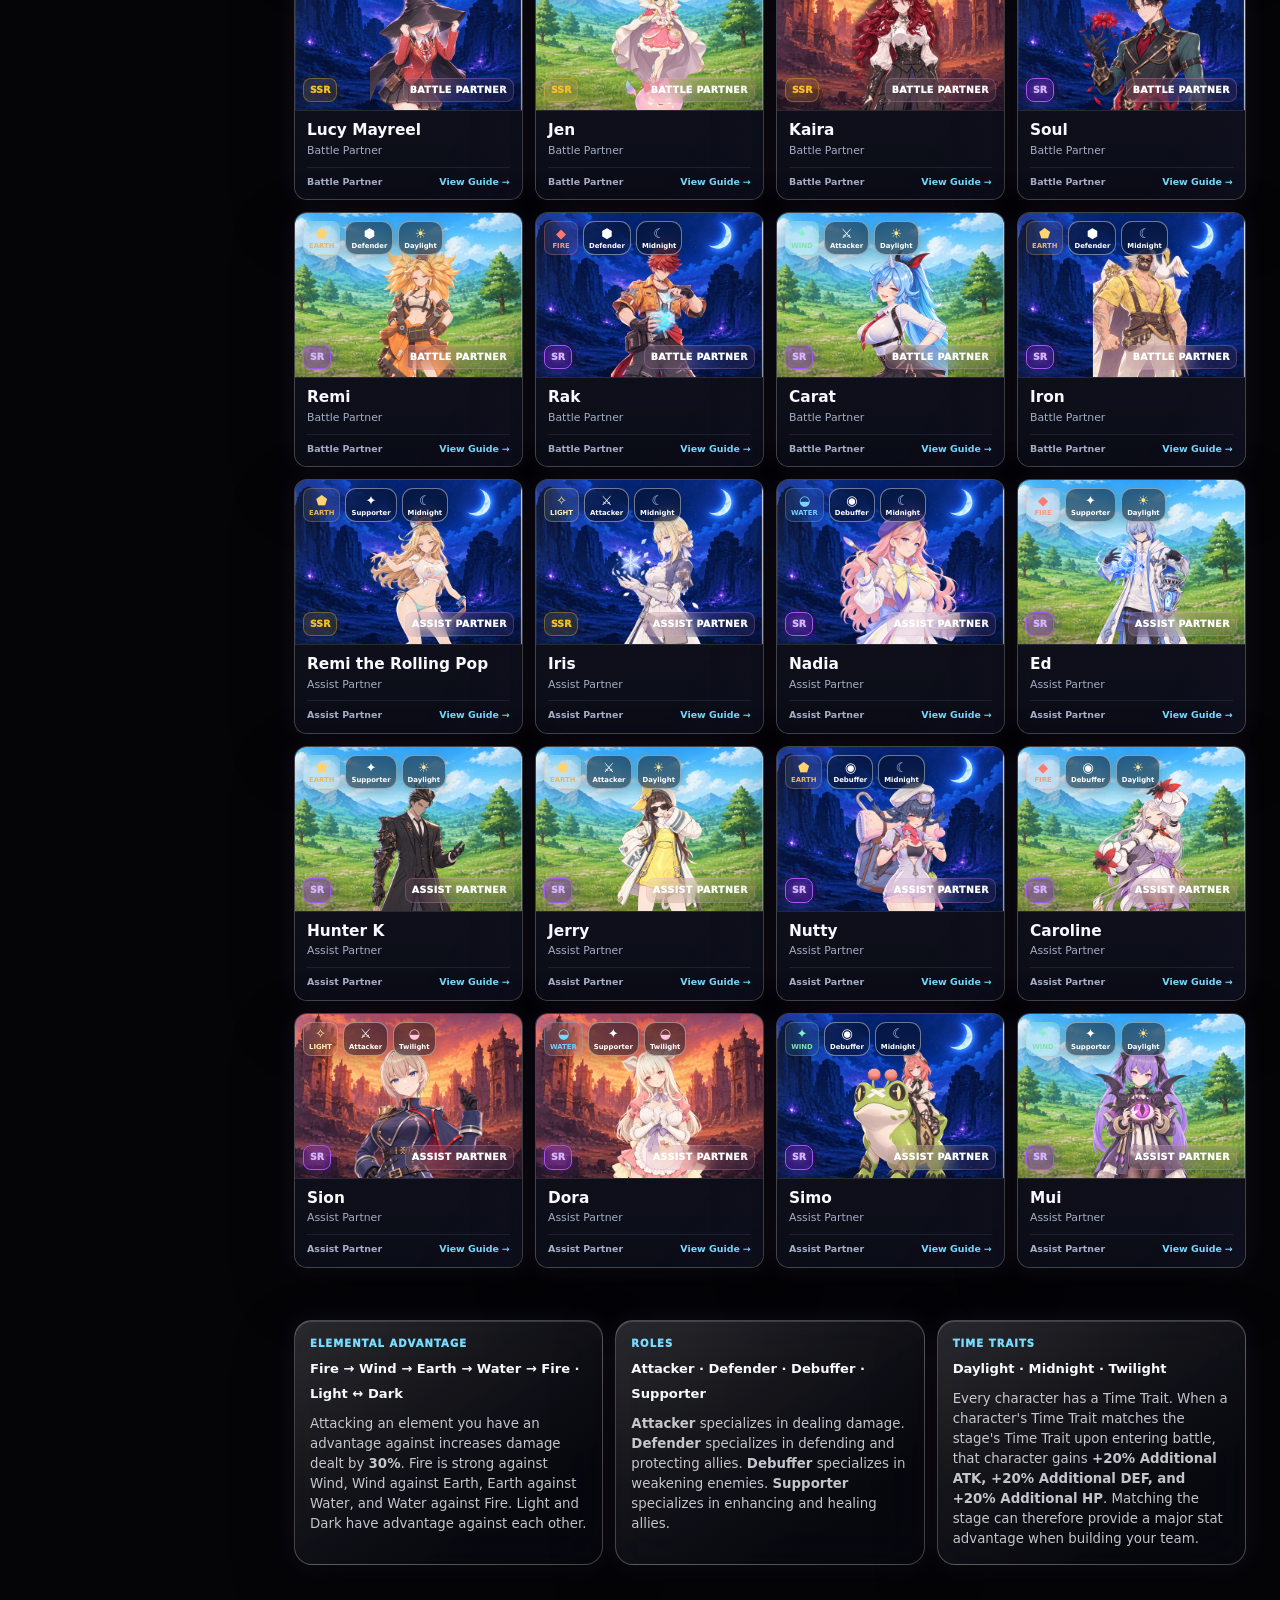
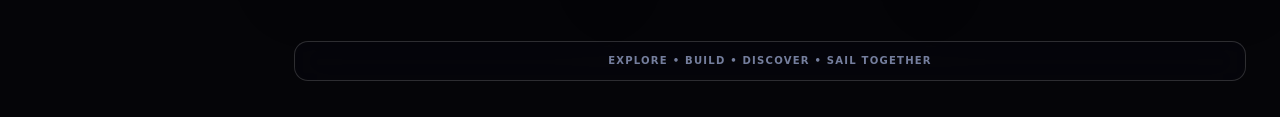
==== commit 7bbd328c: "Add Monsters navigation" ====
--- a/index.html
+++ b/index.html
@@ -1,5 +1,5 @@
 <!DOCTYPE html>
 <html lang="en"><head><meta charset="UTF-8"><meta name="viewport" content="width=device-width, initial-scale=1.0"><meta name="description" content="Beemoe's Guide – Star Sailor's Edition"><title>Beemoe's Guide | Star Sailors</title><link rel="stylesheet" href="./css/base.css?v=1"><link rel="stylesheet" href="./css/retro-theme.css?v=1"><link rel="stylesheet" href="./css/layout-fix.css?v=1"><link rel="stylesheet" href="./css/anime-glass-theme.css?v=1"><link rel="stylesheet" href="./css/rarity-colors.css?v=2"><link rel="stylesheet" href="./css/announcements.css?v=1"><link rel="stylesheet" href="./css/roster-compact.css?v=4"></head><body>
-<header class="topbar"><a class="logo" href="index.html"><span>✦</span> BEEMOE'S GUIDE</a><button id="menuBtn" class="menu-btn" aria-label="Open menu">☰</button><nav id="navLinks"><a href="announcements.html">Announcements</a><a class="active" href="index.html">Characters</a><a href="team-builder.html">Team Builder</a><a href="memory-pieces.html">Memory Pieces</a><a href="gear.html">Gear</a><a href="codes.html">Codes</a></nav></header>
+<header class="topbar"><a class="logo" href="index.html"><span>✦</span> BEEMOE'S GUIDE</a><button id="menuBtn" class="menu-btn" aria-label="Open menu">☰</button><nav id="navLinks"><a href="announcements.html">Announcements</a><a class="active" href="index.html">Characters</a><a href="monsters.html">Monsters</a><a href="team-builder.html">Team Builder</a><a href="memory-pieces.html">Memory Pieces</a><a href="gear.html">Gear</a><a href="codes.html">Codes</a></nav></header>
 <main class="wrap"><section class="home-news"><div class="home-news-top"><div><p class="eyebrow">LATEST GAME STATUS</p><h1>Sep. 9 Maintenance Completed</h1><p>The Sep. 9 update maintenance has been completed. Current recruitment now features Lucy Mayreel's limited-time Pick Up and Caroline's Rotation banner.</p></div><a class="home-news-link" href="announcements.html">View Current Banners →</a></div><div class="home-banner-mini"><a href="announcements.html"><strong>Lucy Mayreel</strong><small>Pick Up · Limited-Time Recruit</small></a><a href="announcements.html"><strong>Caroline</strong><small>Rotation · Current Recruit</small></a></div></section><section class="page-head"><p class="eyebrow">ROSTER DATABASE</p><h2>Star Sailors Roster</h2><p>Browse Adventurer classes, Battle Partners, and Assist Partners. Filter by element, combat role, and time trait.</p></section><section class="database-toolbar"><div class="database-tabs" id="typeTabs"><button class="db-tab active" data-type="all">All</button><button class="db-tab" data-type="adventurer">Adventurer Classes</button><button class="db-tab" data-type="battle">Battle Partners</button><button class="db-tab" data-type="assist">Assist Partners</button></div><div class="filter-grid"><label><span>Element</span><select id="elementFilter"><option value="all">All Elements</option><option>Fire</option><option>Wind</option><option>Earth</option><option>Water</option><option>Dark</option><option>Light</option></select></label><label><span>Role</span><select id="roleFilter"><option value="all">All Roles</option><option>Attacker</option><option>Defender</option><option>Debuffer</option><option>Supporter</option></select></label><label><span>Time Trait</span><select id="timeFilter"><option value="all">All Time Traits</option><option>Daylight</option><option>Midnight</option><option>Twilight</option></select></label><label class="search-box"><span>Search</span><input id="searchInput" type="search" placeholder="Search character..."></label></div></section><section><div id="characterGrid" class="character-grid"></div></section><section class="info-strip"><div><span class="info-kicker">ELEMENTAL ADVANTAGE</span><strong>Fire → Wind → Earth → Water → Fire · Light ↔ Dark</strong><small style="display:block;margin-top:8px;line-height:1.5;opacity:.78">Attacking an element you have an advantage against increases damage dealt by <b>30%</b>. Fire is strong against Wind, Wind against Earth, Earth against Water, and Water against Fire. Light and Dark have advantage against each other.</small></div><div><span class="info-kicker">ROLES</span><strong>Attacker · Defender · Debuffer · Supporter</strong><small style="display:block;margin-top:8px;line-height:1.5;opacity:.78"><b>Attacker</b> specializes in dealing damage. <b>Defender</b> specializes in defending and protecting allies. <b>Debuffer</b> specializes in weakening enemies. <b>Supporter</b> specializes in enhancing and healing allies.</small></div><div><span class="info-kicker">TIME TRAITS</span><strong>Daylight · Midnight · Twilight</strong><small style="display:block;margin-top:8px;line-height:1.5;opacity:.78">Every character has a Time Trait. When a character's Time Trait matches the stage's Time Trait upon entering battle, that character gains <b>+20% Additional ATK, +20% Additional DEF, and +20% Additional HP</b>. Matching the stage can therefore provide a major stat advantage when building your team.</small></div></section></main>
-<script src="./data/game-data.js?v=12"></script><script src="./js/main.js?v=4"></script><div style="position:fixed;right:10px;bottom:10px;z-index:9999;font:700 10px/1.2 system-ui;padding:5px 7px;border-radius:8px;background:rgba(8,11,18,.62);backdrop-filter:blur(10px);color:#77dcff;border:1px solid rgba(119,220,255,.2)">BUILD ORGANIZED-6.5</div></body></html>+<script src="./data/game-data.js?v=12"></script><script src="./js/main.js?v=4"></script><div style="position:fixed;right:10px;bottom:10px;z-index:9999;font:700 10px/1.2 system-ui;padding:5px 7px;border-radius:8px;background:rgba(8,11,18,.62);backdrop-filter:blur(10px);color:#77dcff;border:1px solid rgba(119,220,255,.2)">BUILD ORGANIZED-6.6</div></body></html>
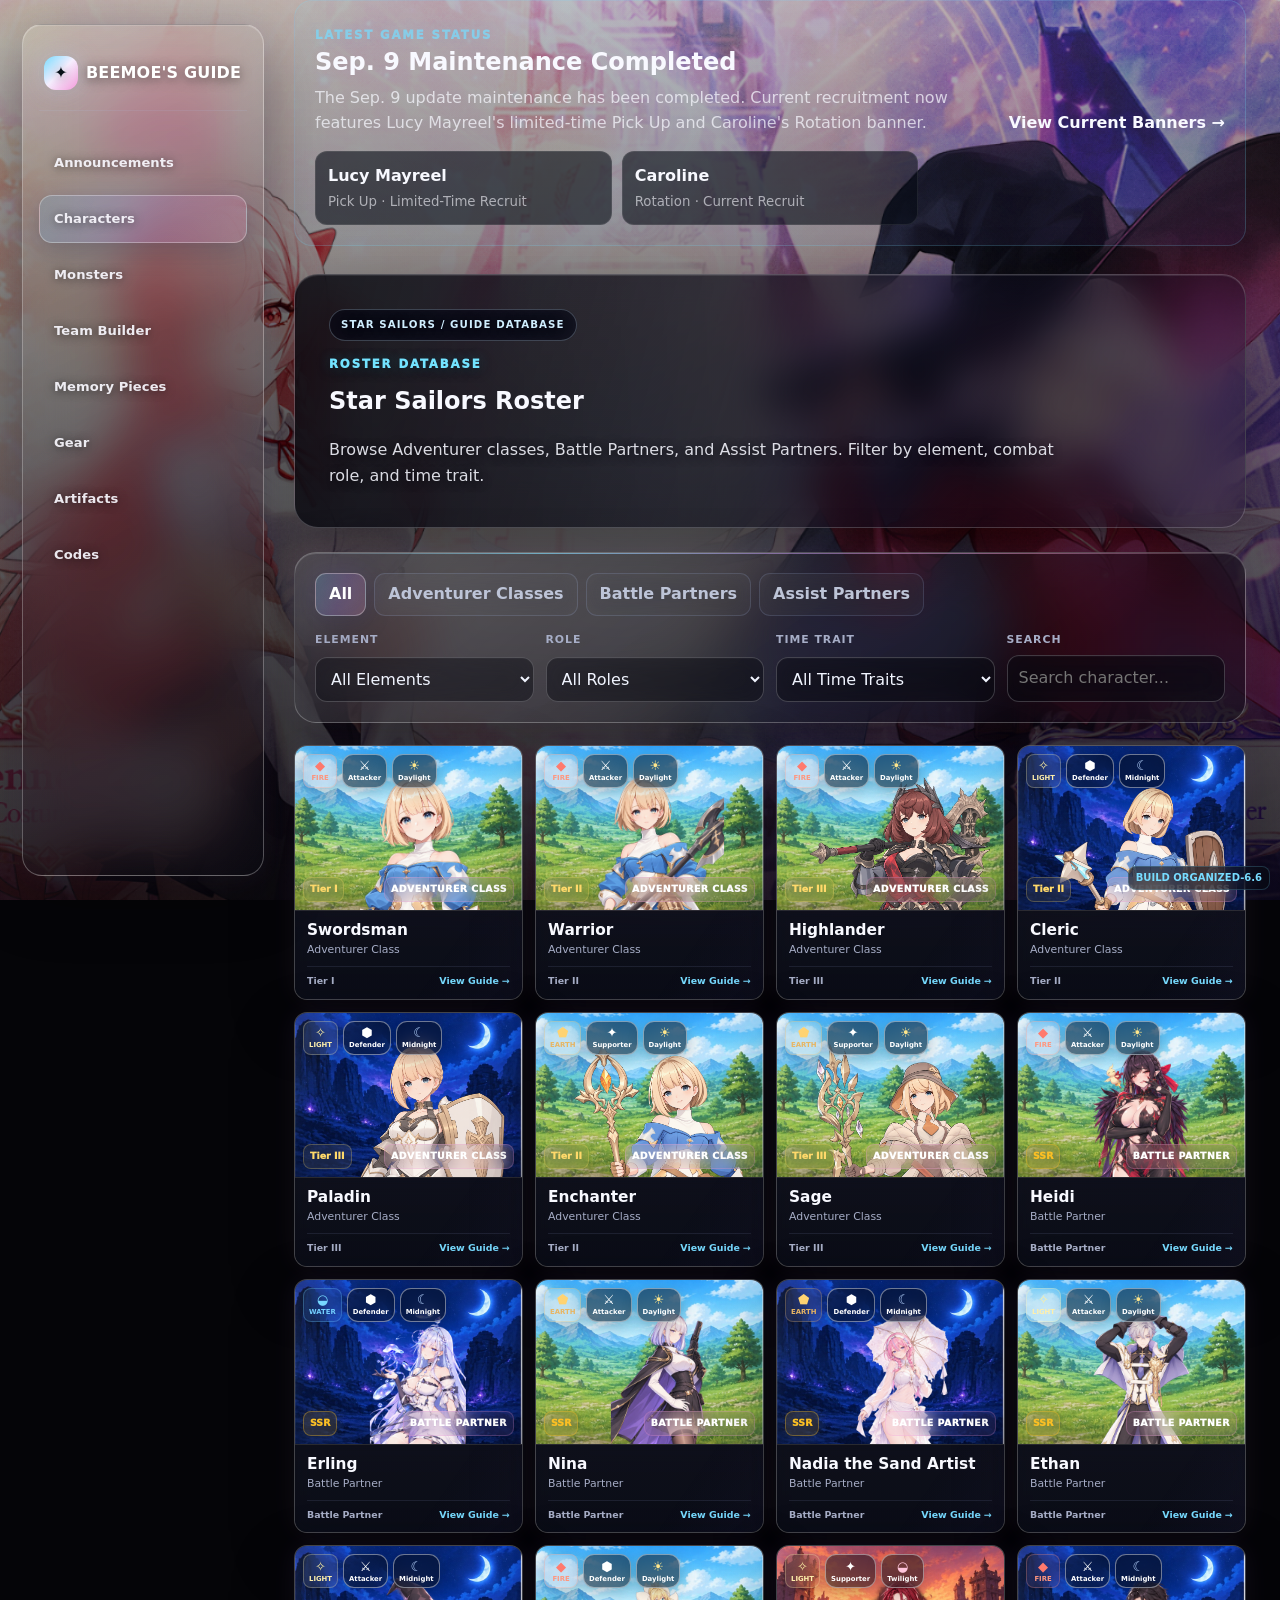
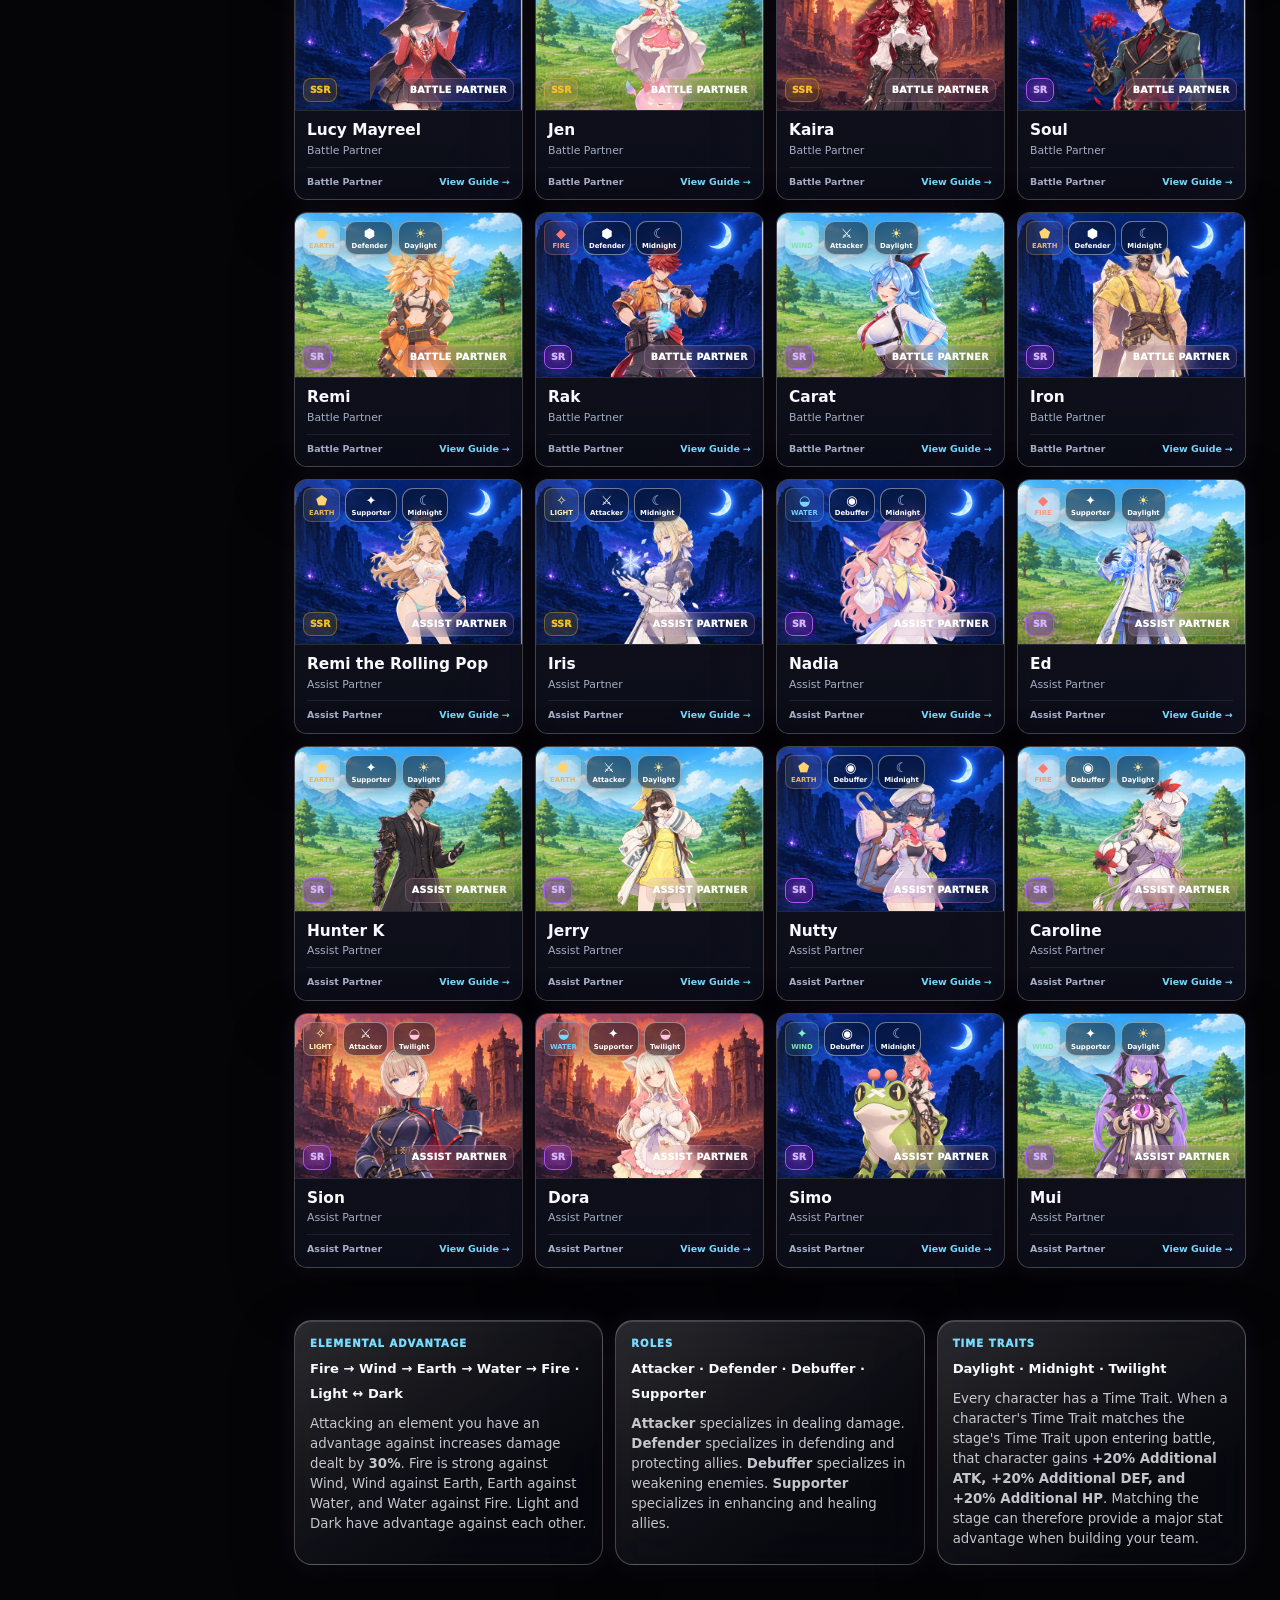
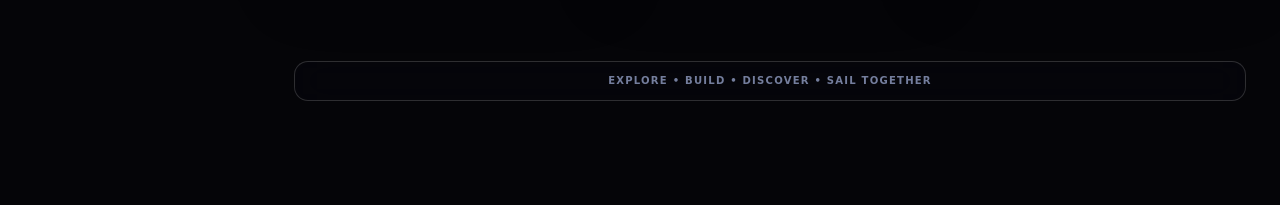
==== commit d13dca47: "Add Artifacts to main navigation" ====
--- a/index.html
+++ b/index.html
@@ -1,5 +1,5 @@
 <!DOCTYPE html>
 <html lang="en"><head><meta charset="UTF-8"><meta name="viewport" content="width=device-width, initial-scale=1.0"><meta name="description" content="Beemoe's Guide – Star Sailor's Edition"><title>Beemoe's Guide | Star Sailors</title><link rel="stylesheet" href="./css/base.css?v=1"><link rel="stylesheet" href="./css/retro-theme.css?v=1"><link rel="stylesheet" href="./css/layout-fix.css?v=1"><link rel="stylesheet" href="./css/anime-glass-theme.css?v=1"><link rel="stylesheet" href="./css/rarity-colors.css?v=2"><link rel="stylesheet" href="./css/announcements.css?v=1"><link rel="stylesheet" href="./css/roster-compact.css?v=4"></head><body>
-<header class="topbar"><a class="logo" href="index.html"><span>✦</span> BEEMOE'S GUIDE</a><button id="menuBtn" class="menu-btn" aria-label="Open menu">☰</button><nav id="navLinks"><a href="announcements.html">Announcements</a><a class="active" href="index.html">Characters</a><a href="monsters.html">Monsters</a><a href="team-builder.html">Team Builder</a><a href="memory-pieces.html">Memory Pieces</a><a href="gear.html">Gear</a><a href="codes.html">Codes</a></nav></header>
+<header class="topbar"><a class="logo" href="index.html"><span>✦</span> BEEMOE'S GUIDE</a><button id="menuBtn" class="menu-btn" aria-label="Open menu">☰</button><nav id="navLinks"><a href="announcements.html">Announcements</a><a class="active" href="index.html">Characters</a><a href="monsters.html">Monsters</a><a href="team-builder.html">Team Builder</a><a href="memory-pieces.html">Memory Pieces</a><a href="gear.html">Gear</a><a href="artifacts.html">Artifacts</a><a href="codes.html">Codes</a></nav></header>
 <main class="wrap"><section class="home-news"><div class="home-news-top"><div><p class="eyebrow">LATEST GAME STATUS</p><h1>Sep. 9 Maintenance Completed</h1><p>The Sep. 9 update maintenance has been completed. Current recruitment now features Lucy Mayreel's limited-time Pick Up and Caroline's Rotation banner.</p></div><a class="home-news-link" href="announcements.html">View Current Banners →</a></div><div class="home-banner-mini"><a href="announcements.html"><strong>Lucy Mayreel</strong><small>Pick Up · Limited-Time Recruit</small></a><a href="announcements.html"><strong>Caroline</strong><small>Rotation · Current Recruit</small></a></div></section><section class="page-head"><p class="eyebrow">ROSTER DATABASE</p><h2>Star Sailors Roster</h2><p>Browse Adventurer classes, Battle Partners, and Assist Partners. Filter by element, combat role, and time trait.</p></section><section class="database-toolbar"><div class="database-tabs" id="typeTabs"><button class="db-tab active" data-type="all">All</button><button class="db-tab" data-type="adventurer">Adventurer Classes</button><button class="db-tab" data-type="battle">Battle Partners</button><button class="db-tab" data-type="assist">Assist Partners</button></div><div class="filter-grid"><label><span>Element</span><select id="elementFilter"><option value="all">All Elements</option><option>Fire</option><option>Wind</option><option>Earth</option><option>Water</option><option>Dark</option><option>Light</option></select></label><label><span>Role</span><select id="roleFilter"><option value="all">All Roles</option><option>Attacker</option><option>Defender</option><option>Debuffer</option><option>Supporter</option></select></label><label><span>Time Trait</span><select id="timeFilter"><option value="all">All Time Traits</option><option>Daylight</option><option>Midnight</option><option>Twilight</option></select></label><label class="search-box"><span>Search</span><input id="searchInput" type="search" placeholder="Search character..."></label></div></section><section><div id="characterGrid" class="character-grid"></div></section><section class="info-strip"><div><span class="info-kicker">ELEMENTAL ADVANTAGE</span><strong>Fire → Wind → Earth → Water → Fire · Light ↔ Dark</strong><small style="display:block;margin-top:8px;line-height:1.5;opacity:.78">Attacking an element you have an advantage against increases damage dealt by <b>30%</b>. Fire is strong against Wind, Wind against Earth, Earth against Water, and Water against Fire. Light and Dark have advantage against each other.</small></div><div><span class="info-kicker">ROLES</span><strong>Attacker · Defender · Debuffer · Supporter</strong><small style="display:block;margin-top:8px;line-height:1.5;opacity:.78"><b>Attacker</b> specializes in dealing damage. <b>Defender</b> specializes in defending and protecting allies. <b>Debuffer</b> specializes in weakening enemies. <b>Supporter</b> specializes in enhancing and healing allies.</small></div><div><span class="info-kicker">TIME TRAITS</span><strong>Daylight · Midnight · Twilight</strong><small style="display:block;margin-top:8px;line-height:1.5;opacity:.78">Every character has a Time Trait. When a character's Time Trait matches the stage's Time Trait upon entering battle, that character gains <b>+20% Additional ATK, +20% Additional DEF, and +20% Additional HP</b>. Matching the stage can therefore provide a major stat advantage when building your team.</small></div></section></main>
 <script src="./data/game-data.js?v=12"></script><script src="./js/main.js?v=4"></script><div style="position:fixed;right:10px;bottom:10px;z-index:9999;font:700 10px/1.2 system-ui;padding:5px 7px;border-radius:8px;background:rgba(8,11,18,.62);backdrop-filter:blur(10px);color:#77dcff;border:1px solid rgba(119,220,255,.2)">BUILD ORGANIZED-6.6</div></body></html>
--- a/css/layout-fix.css
+++ b/css/layout-fix.css
@@ -1,4 +1,47 @@
 /* Layout balance fix for the black glassmorphism theme */
+body>.wrap{
+  padding-bottom:72px !important;
+}
+
+/* Standard page hero typography: bold without overwhelming the page. */
+html body .page-head h1,
+html body .gear-hero h1{
+  font-size:clamp(36px,4vw,56px) !important;
+  line-height:1.04 !important;
+  letter-spacing:-0.035em !important;
+}
+
+/* Shared visual footer ribbon.
+   The anime theme previously forced this pseudo-footer back to margin-top:0.
+   Use stronger specificity plus a visual offset so the footer is always
+   separated from the final content card on every standard guide page. */
+html body > main.wrap:after{
+  display:block !important;
+  margin-top:28px !important;
+  margin-bottom:48px !important;
+  position:relative !important;
+  top:20px !important;
+}
+
+/* Keep enough page-edge clearance after the visually shifted footer. */
+html body > main.wrap{
+  padding-bottom:76px !important;
+}
+
+/* Hide internal/helper copy that does not need to be shown to guide visitors. */
+.gear-page #sets .section-title>p:last-child,
+.gear-page #get .section-title>p:last-child{
+  display:none !important;
+}
+
+@media (max-width:700px){
+  html body .page-head h1,
+  html body .gear-hero h1{
+    font-size:clamp(32px,10vw,42px) !important;
+    line-height:1.08 !important;
+  }
+}
+
 @media (min-width:1101px){
   body>.wrap{
     width:auto !important;
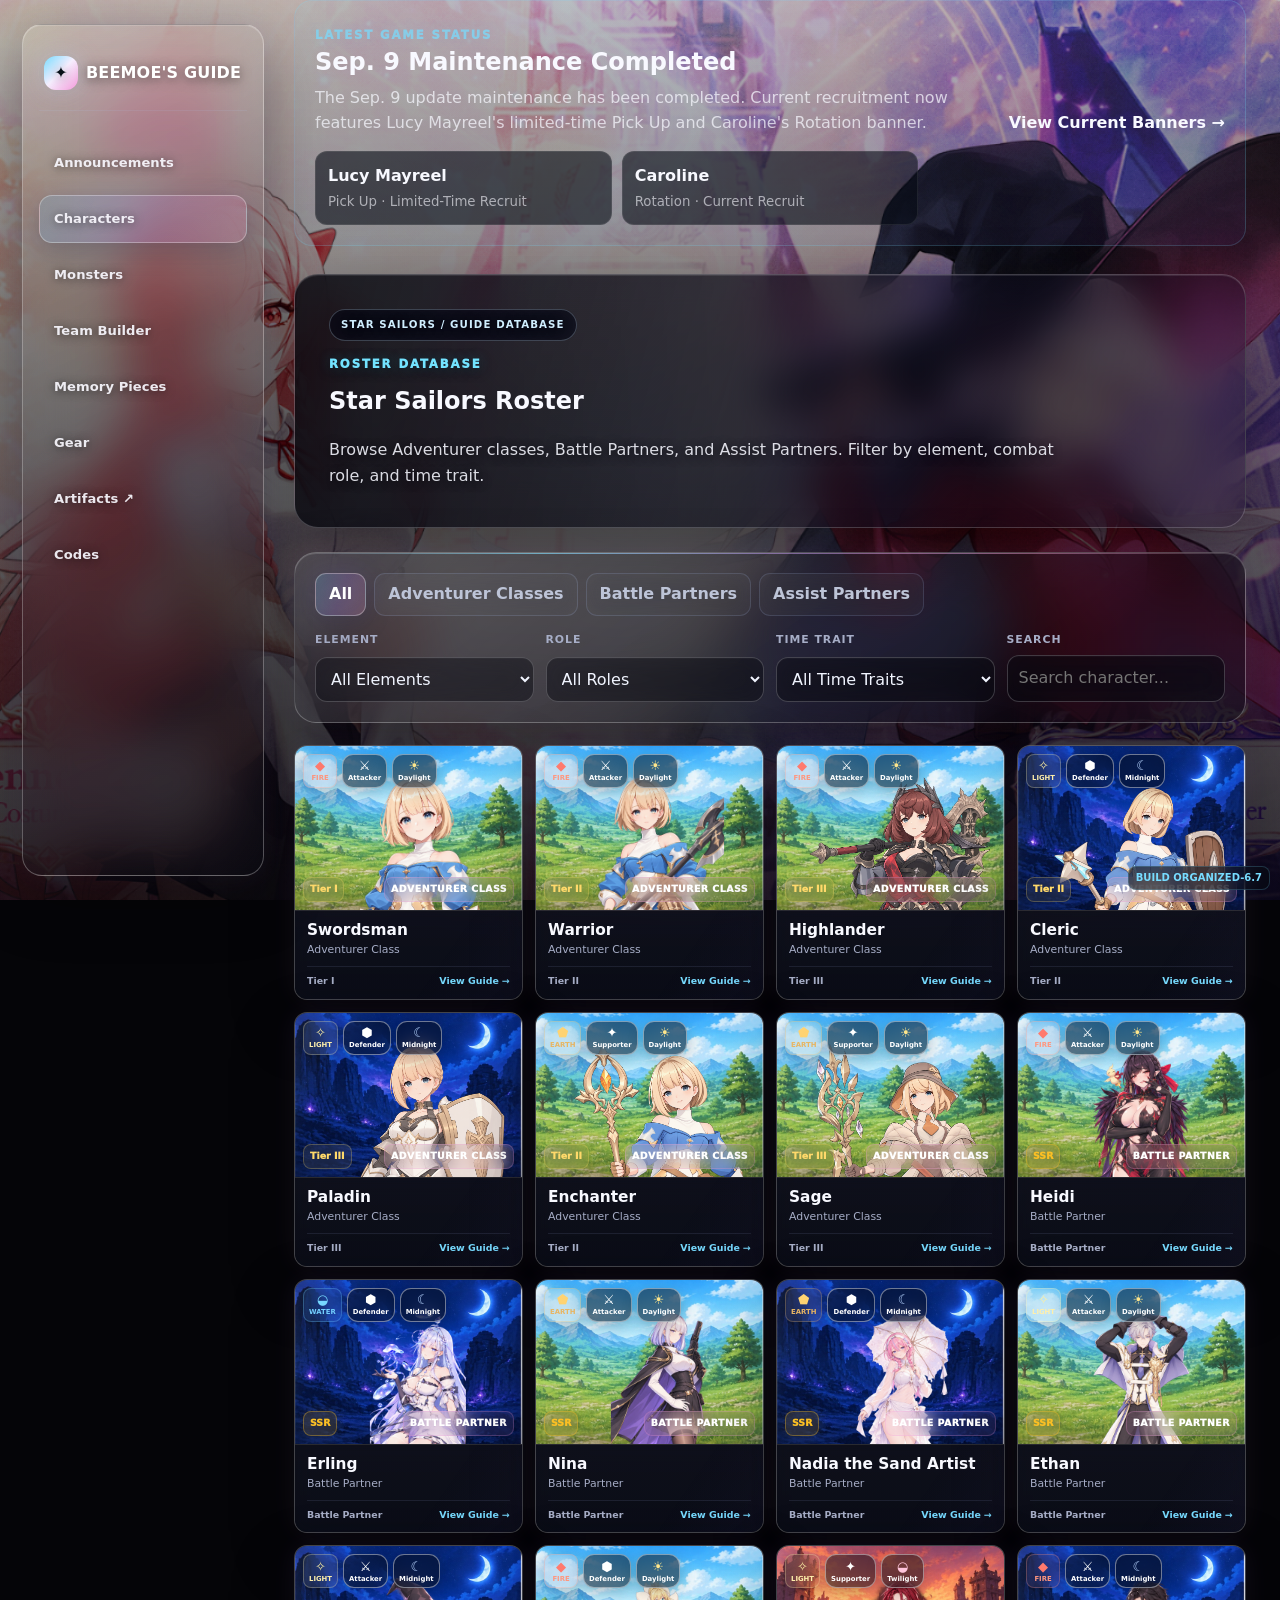
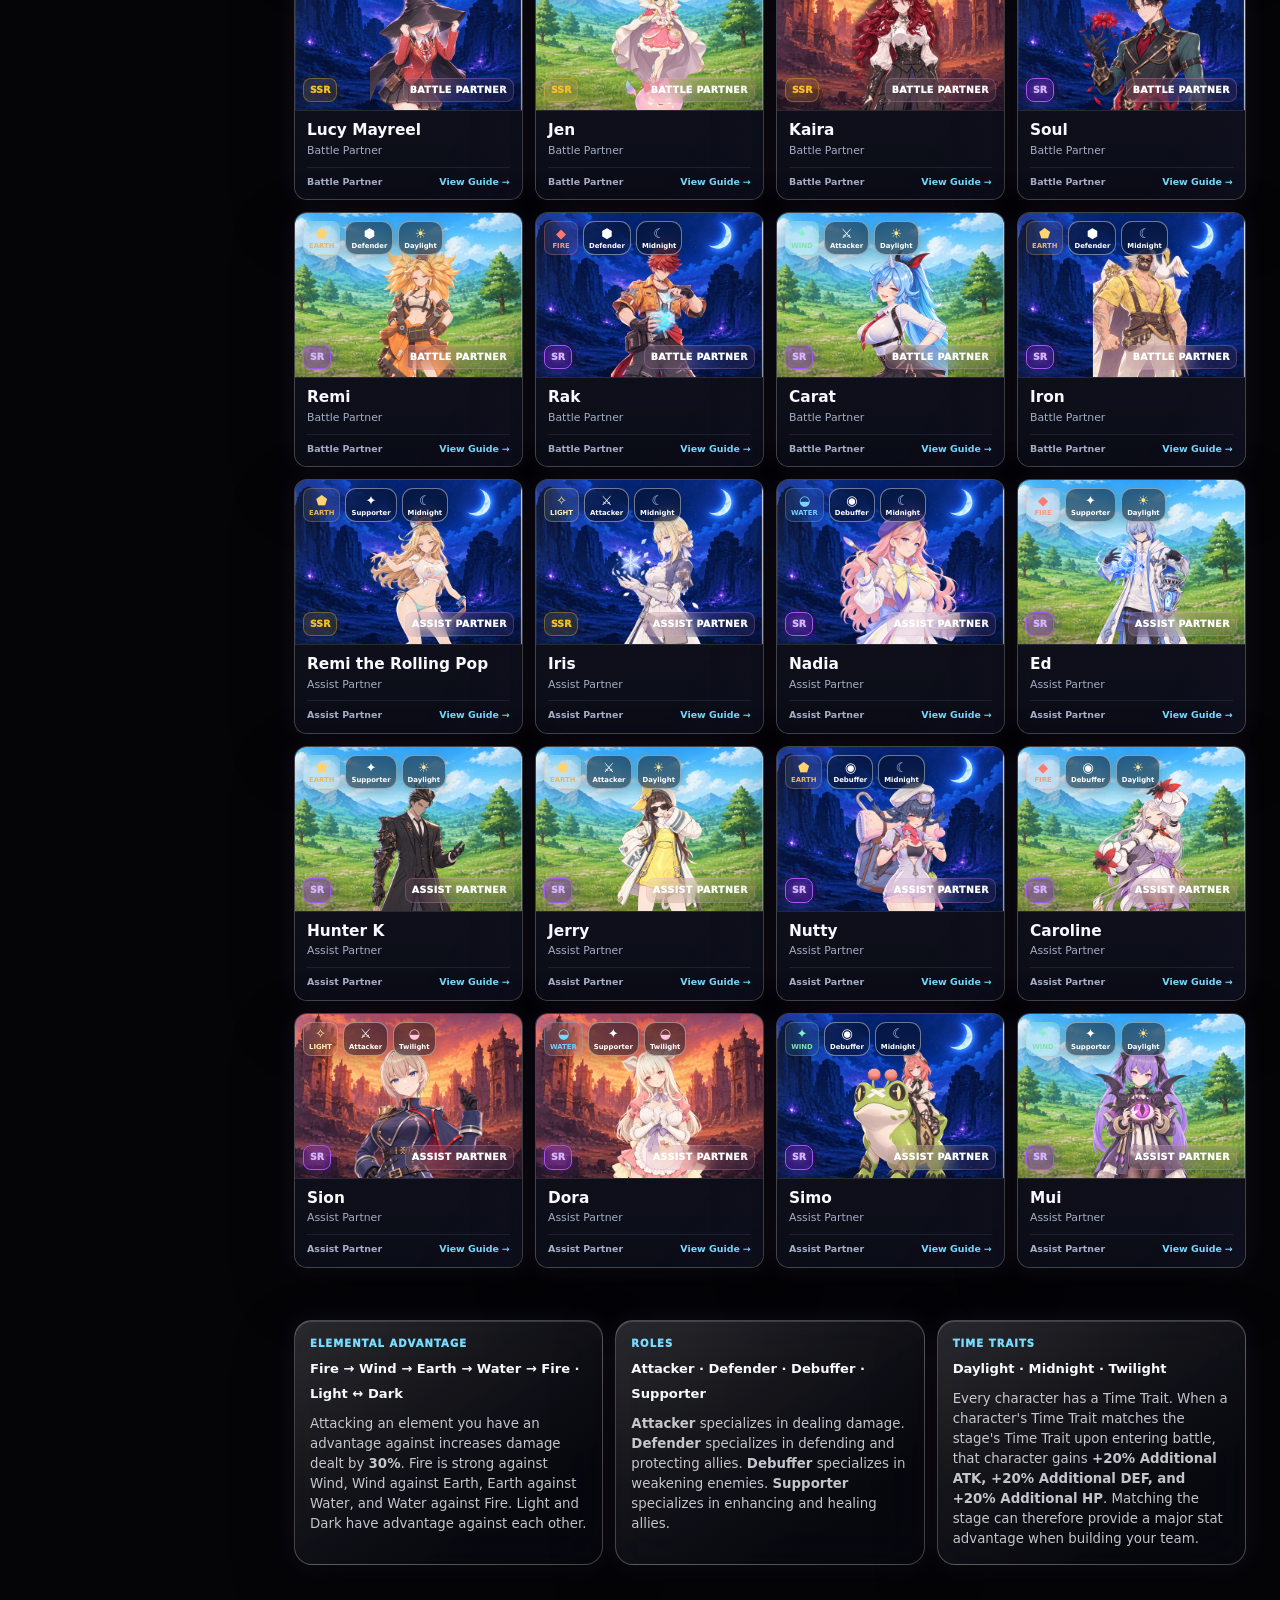
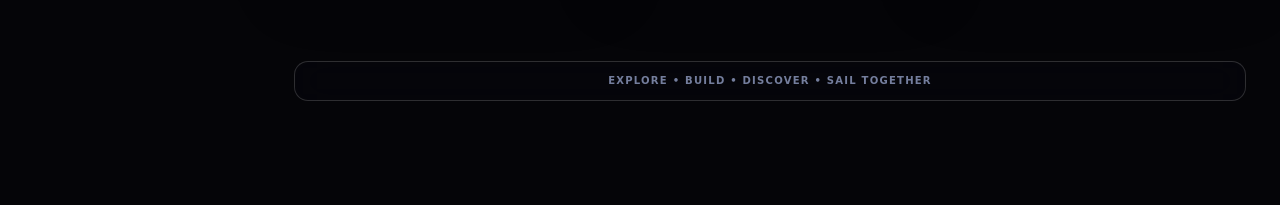
==== commit 6bbb92b5: "Link Artifacts nav to external guide" ====
--- a/index.html
+++ b/index.html
@@ -1,5 +1,5 @@
 <!DOCTYPE html>
 <html lang="en"><head><meta charset="UTF-8"><meta name="viewport" content="width=device-width, initial-scale=1.0"><meta name="description" content="Beemoe's Guide – Star Sailor's Edition"><title>Beemoe's Guide | Star Sailors</title><link rel="stylesheet" href="./css/base.css?v=1"><link rel="stylesheet" href="./css/retro-theme.css?v=1"><link rel="stylesheet" href="./css/layout-fix.css?v=1"><link rel="stylesheet" href="./css/anime-glass-theme.css?v=1"><link rel="stylesheet" href="./css/rarity-colors.css?v=2"><link rel="stylesheet" href="./css/announcements.css?v=1"><link rel="stylesheet" href="./css/roster-compact.css?v=4"></head><body>
-<header class="topbar"><a class="logo" href="index.html"><span>✦</span> BEEMOE'S GUIDE</a><button id="menuBtn" class="menu-btn" aria-label="Open menu">☰</button><nav id="navLinks"><a href="announcements.html">Announcements</a><a class="active" href="index.html">Characters</a><a href="monsters.html">Monsters</a><a href="team-builder.html">Team Builder</a><a href="memory-pieces.html">Memory Pieces</a><a href="gear.html">Gear</a><a href="artifacts.html">Artifacts</a><a href="codes.html">Codes</a></nav></header>
+<header class="topbar"><a class="logo" href="index.html"><span>✦</span> BEEMOE'S GUIDE</a><button id="menuBtn" class="menu-btn" aria-label="Open menu">☰</button><nav id="navLinks"><a href="announcements.html">Announcements</a><a class="active" href="index.html">Characters</a><a href="monsters.html">Monsters</a><a href="team-builder.html">Team Builder</a><a href="memory-pieces.html">Memory Pieces</a><a href="gear.html">Gear</a><a href="https://argasaragih.com/star-sailors/artifacts" target="_blank" rel="noopener noreferrer" title="Open external Artifact guide">Artifacts ↗</a><a href="codes.html">Codes</a></nav></header>
 <main class="wrap"><section class="home-news"><div class="home-news-top"><div><p class="eyebrow">LATEST GAME STATUS</p><h1>Sep. 9 Maintenance Completed</h1><p>The Sep. 9 update maintenance has been completed. Current recruitment now features Lucy Mayreel's limited-time Pick Up and Caroline's Rotation banner.</p></div><a class="home-news-link" href="announcements.html">View Current Banners →</a></div><div class="home-banner-mini"><a href="announcements.html"><strong>Lucy Mayreel</strong><small>Pick Up · Limited-Time Recruit</small></a><a href="announcements.html"><strong>Caroline</strong><small>Rotation · Current Recruit</small></a></div></section><section class="page-head"><p class="eyebrow">ROSTER DATABASE</p><h2>Star Sailors Roster</h2><p>Browse Adventurer classes, Battle Partners, and Assist Partners. Filter by element, combat role, and time trait.</p></section><section class="database-toolbar"><div class="database-tabs" id="typeTabs"><button class="db-tab active" data-type="all">All</button><button class="db-tab" data-type="adventurer">Adventurer Classes</button><button class="db-tab" data-type="battle">Battle Partners</button><button class="db-tab" data-type="assist">Assist Partners</button></div><div class="filter-grid"><label><span>Element</span><select id="elementFilter"><option value="all">All Elements</option><option>Fire</option><option>Wind</option><option>Earth</option><option>Water</option><option>Dark</option><option>Light</option></select></label><label><span>Role</span><select id="roleFilter"><option value="all">All Roles</option><option>Attacker</option><option>Defender</option><option>Debuffer</option><option>Supporter</option></select></label><label><span>Time Trait</span><select id="timeFilter"><option value="all">All Time Traits</option><option>Daylight</option><option>Midnight</option><option>Twilight</option></select></label><label class="search-box"><span>Search</span><input id="searchInput" type="search" placeholder="Search character..."></label></div></section><section><div id="characterGrid" class="character-grid"></div></section><section class="info-strip"><div><span class="info-kicker">ELEMENTAL ADVANTAGE</span><strong>Fire → Wind → Earth → Water → Fire · Light ↔ Dark</strong><small style="display:block;margin-top:8px;line-height:1.5;opacity:.78">Attacking an element you have an advantage against increases damage dealt by <b>30%</b>. Fire is strong against Wind, Wind against Earth, Earth against Water, and Water against Fire. Light and Dark have advantage against each other.</small></div><div><span class="info-kicker">ROLES</span><strong>Attacker · Defender · Debuffer · Supporter</strong><small style="display:block;margin-top:8px;line-height:1.5;opacity:.78"><b>Attacker</b> specializes in dealing damage. <b>Defender</b> specializes in defending and protecting allies. <b>Debuffer</b> specializes in weakening enemies. <b>Supporter</b> specializes in enhancing and healing allies.</small></div><div><span class="info-kicker">TIME TRAITS</span><strong>Daylight · Midnight · Twilight</strong><small style="display:block;margin-top:8px;line-height:1.5;opacity:.78">Every character has a Time Trait. When a character's Time Trait matches the stage's Time Trait upon entering battle, that character gains <b>+20% Additional ATK, +20% Additional DEF, and +20% Additional HP</b>. Matching the stage can therefore provide a major stat advantage when building your team.</small></div></section></main>
-<script src="./data/game-data.js?v=12"></script><script src="./js/main.js?v=4"></script><div style="position:fixed;right:10px;bottom:10px;z-index:9999;font:700 10px/1.2 system-ui;padding:5px 7px;border-radius:8px;background:rgba(8,11,18,.62);backdrop-filter:blur(10px);color:#77dcff;border:1px solid rgba(119,220,255,.2)">BUILD ORGANIZED-6.6</div></body></html>+<script src="./data/game-data.js?v=12"></script><script src="./js/main.js?v=4"></script><div style="position:fixed;right:10px;bottom:10px;z-index:9999;font:700 10px/1.2 system-ui;padding:5px 7px;border-radius:8px;background:rgba(8,11,18,.62);backdrop-filter:blur(10px);color:#77dcff;border:1px solid rgba(119,220,255,.2)">BUILD ORGANIZED-6.7</div></body></html>
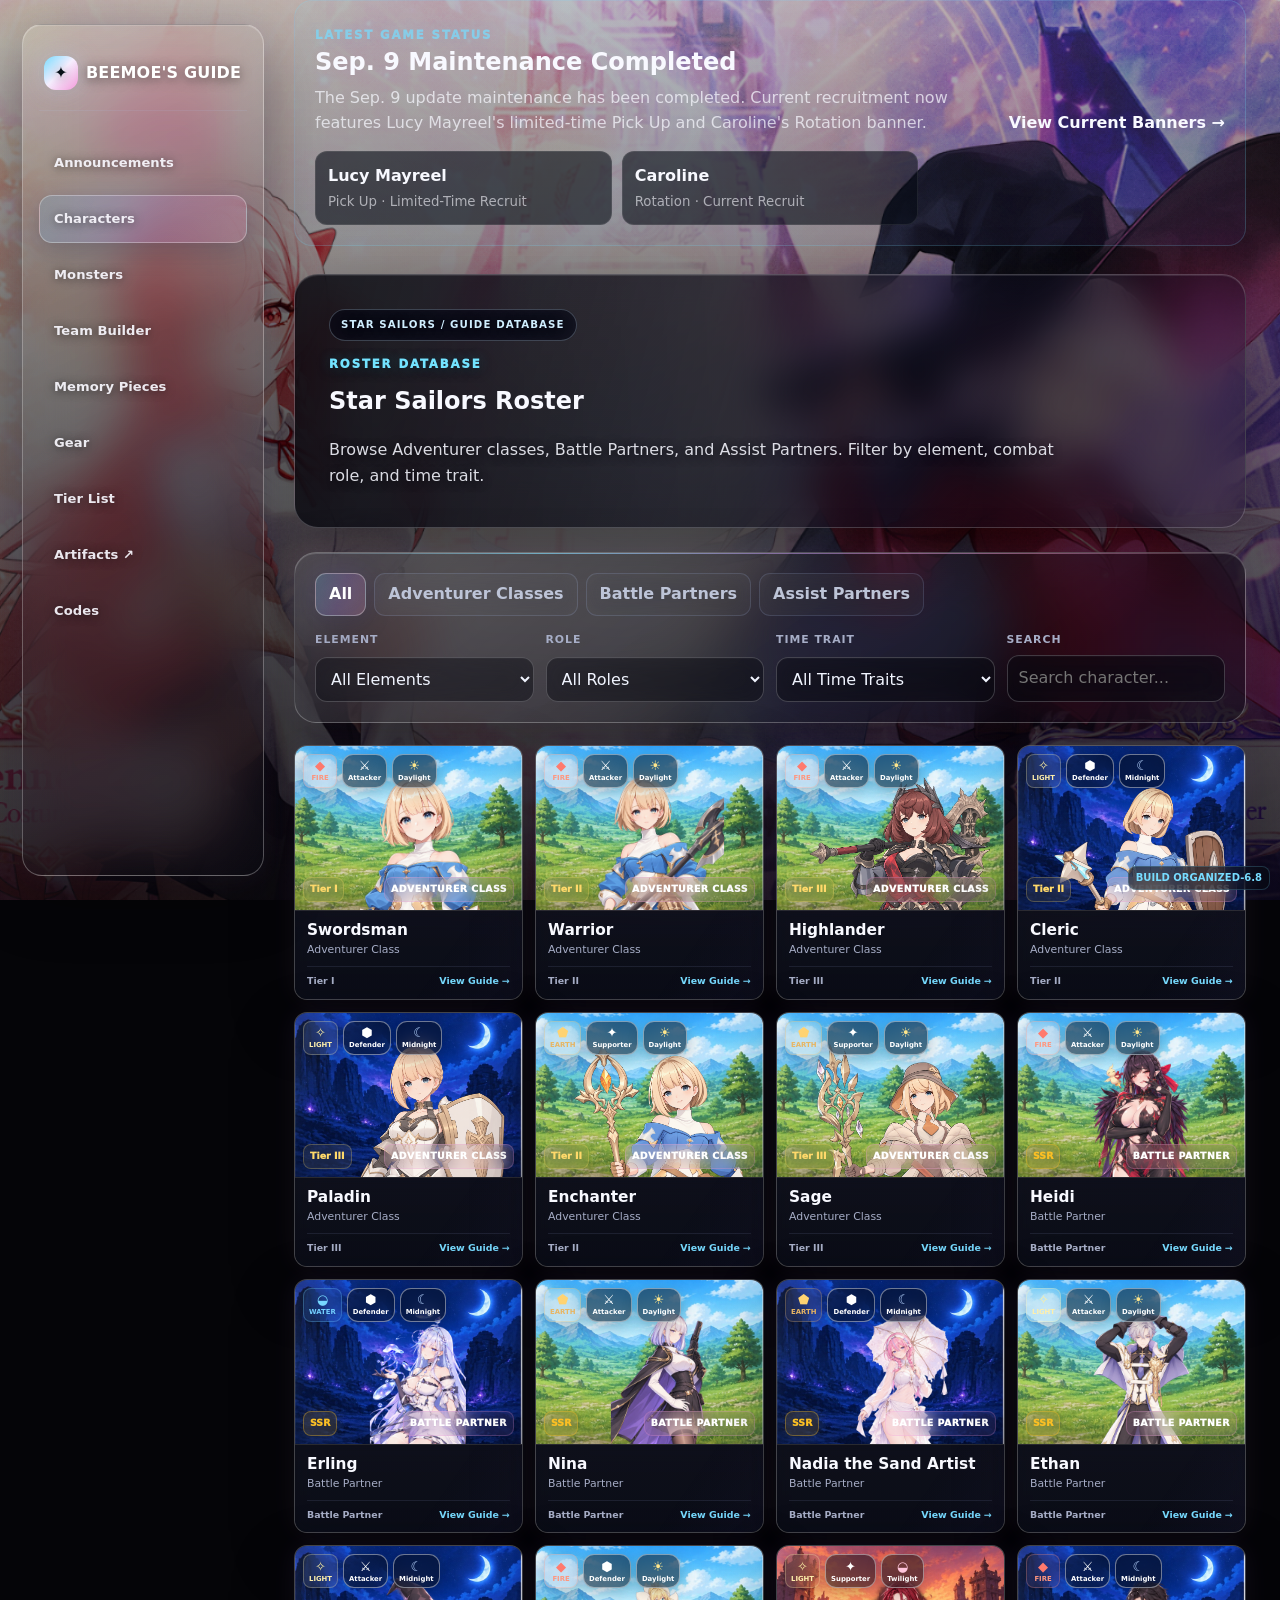
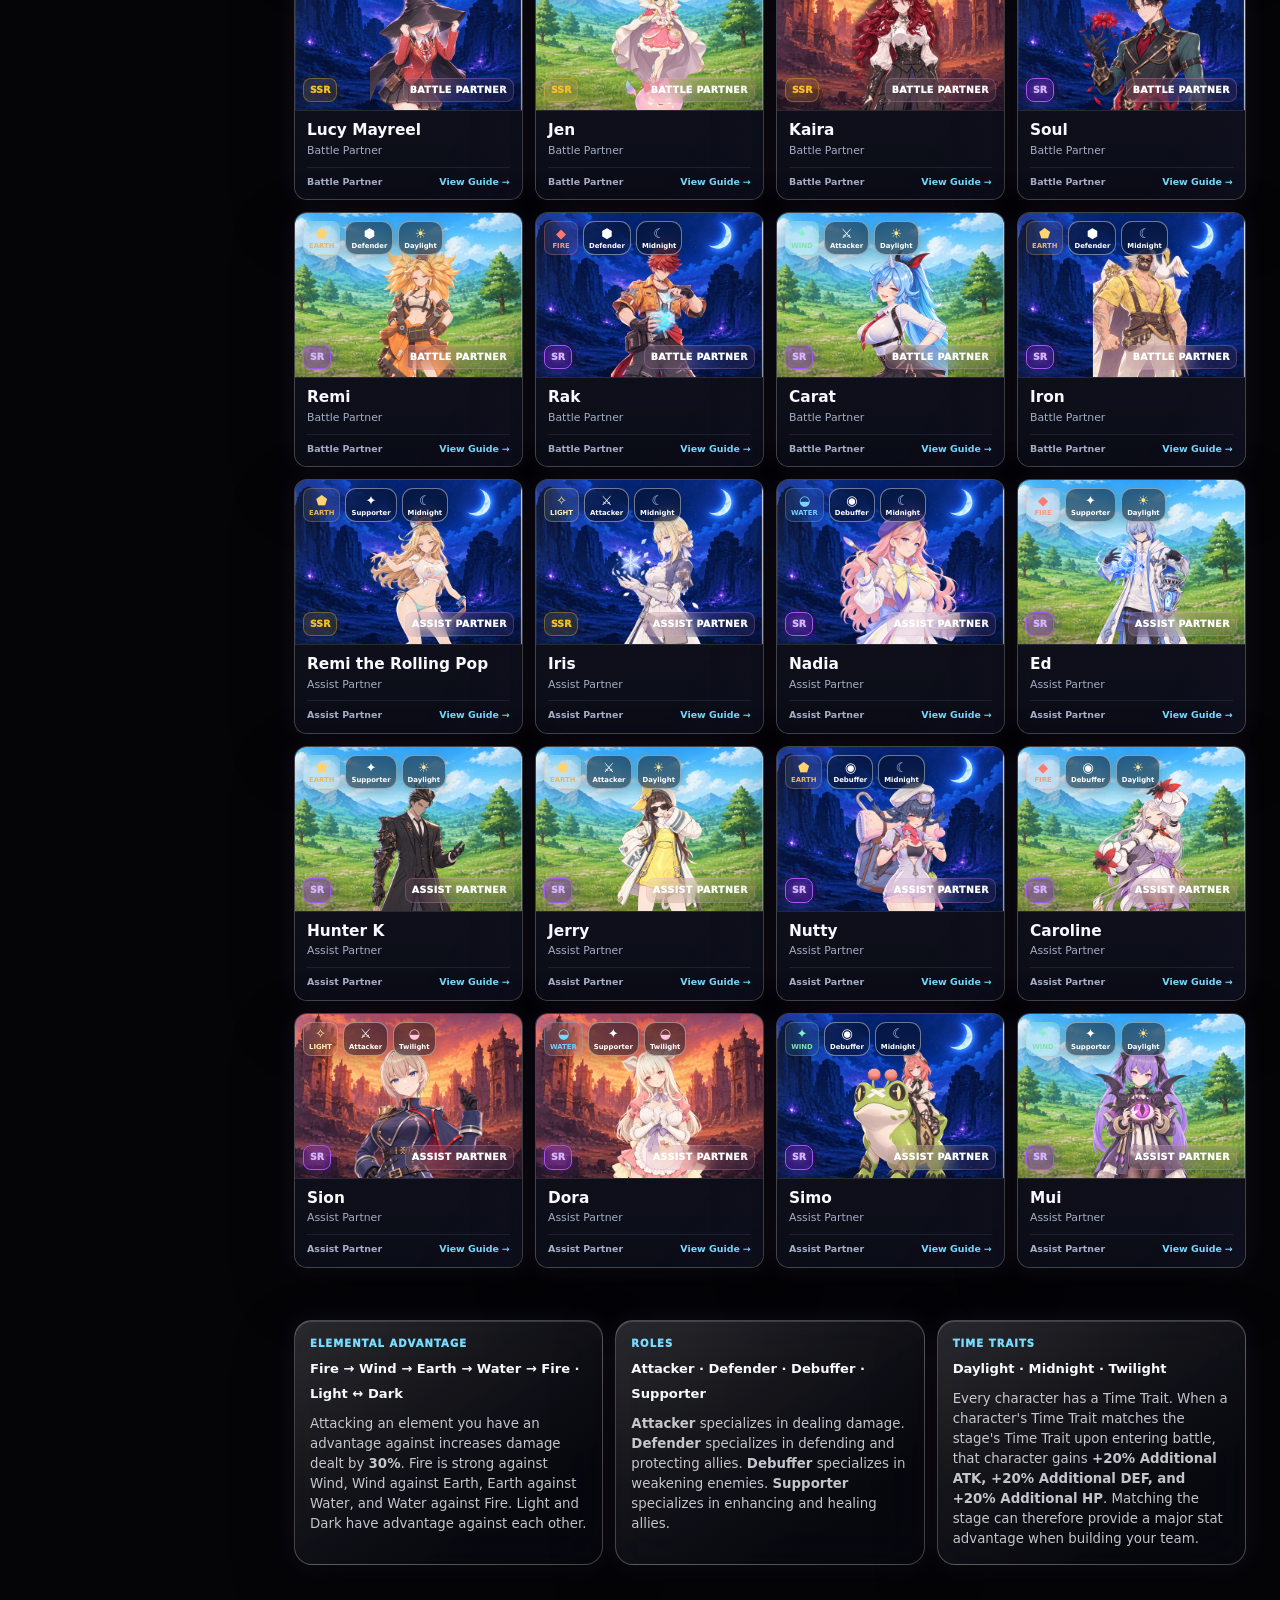
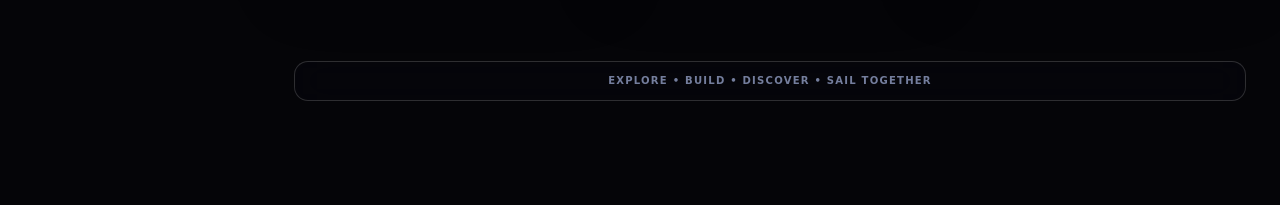
==== commit c56615eb: "Add Tier List to character navigation" ====
--- a/index.html
+++ b/index.html
@@ -1,5 +1,5 @@
 <!DOCTYPE html>
 <html lang="en"><head><meta charset="UTF-8"><meta name="viewport" content="width=device-width, initial-scale=1.0"><meta name="description" content="Beemoe's Guide – Star Sailor's Edition"><title>Beemoe's Guide | Star Sailors</title><link rel="stylesheet" href="./css/base.css?v=1"><link rel="stylesheet" href="./css/retro-theme.css?v=1"><link rel="stylesheet" href="./css/layout-fix.css?v=1"><link rel="stylesheet" href="./css/anime-glass-theme.css?v=1"><link rel="stylesheet" href="./css/rarity-colors.css?v=2"><link rel="stylesheet" href="./css/announcements.css?v=1"><link rel="stylesheet" href="./css/roster-compact.css?v=4"></head><body>
-<header class="topbar"><a class="logo" href="index.html"><span>✦</span> BEEMOE'S GUIDE</a><button id="menuBtn" class="menu-btn" aria-label="Open menu">☰</button><nav id="navLinks"><a href="announcements.html">Announcements</a><a class="active" href="index.html">Characters</a><a href="monsters.html">Monsters</a><a href="team-builder.html">Team Builder</a><a href="memory-pieces.html">Memory Pieces</a><a href="gear.html">Gear</a><a href="https://argasaragih.com/star-sailors/artifacts" target="_blank" rel="noopener noreferrer" title="Open external Artifact guide">Artifacts ↗</a><a href="codes.html">Codes</a></nav></header>
+<header class="topbar"><a class="logo" href="index.html"><span>✦</span> BEEMOE'S GUIDE</a><button id="menuBtn" class="menu-btn" aria-label="Open menu">☰</button><nav id="navLinks"><a href="announcements.html">Announcements</a><a class="active" href="index.html">Characters</a><a href="monsters.html">Monsters</a><a href="team-builder.html">Team Builder</a><a href="memory-pieces.html">Memory Pieces</a><a href="gear.html">Gear</a><a href="tier-list.html">Tier List</a><a href="https://argasaragih.com/star-sailors/artifacts" target="_blank" rel="noopener noreferrer" title="Open external Artifact guide">Artifacts ↗</a><a href="codes.html">Codes</a></nav></header>
 <main class="wrap"><section class="home-news"><div class="home-news-top"><div><p class="eyebrow">LATEST GAME STATUS</p><h1>Sep. 9 Maintenance Completed</h1><p>The Sep. 9 update maintenance has been completed. Current recruitment now features Lucy Mayreel's limited-time Pick Up and Caroline's Rotation banner.</p></div><a class="home-news-link" href="announcements.html">View Current Banners →</a></div><div class="home-banner-mini"><a href="announcements.html"><strong>Lucy Mayreel</strong><small>Pick Up · Limited-Time Recruit</small></a><a href="announcements.html"><strong>Caroline</strong><small>Rotation · Current Recruit</small></a></div></section><section class="page-head"><p class="eyebrow">ROSTER DATABASE</p><h2>Star Sailors Roster</h2><p>Browse Adventurer classes, Battle Partners, and Assist Partners. Filter by element, combat role, and time trait.</p></section><section class="database-toolbar"><div class="database-tabs" id="typeTabs"><button class="db-tab active" data-type="all">All</button><button class="db-tab" data-type="adventurer">Adventurer Classes</button><button class="db-tab" data-type="battle">Battle Partners</button><button class="db-tab" data-type="assist">Assist Partners</button></div><div class="filter-grid"><label><span>Element</span><select id="elementFilter"><option value="all">All Elements</option><option>Fire</option><option>Wind</option><option>Earth</option><option>Water</option><option>Dark</option><option>Light</option></select></label><label><span>Role</span><select id="roleFilter"><option value="all">All Roles</option><option>Attacker</option><option>Defender</option><option>Debuffer</option><option>Supporter</option></select></label><label><span>Time Trait</span><select id="timeFilter"><option value="all">All Time Traits</option><option>Daylight</option><option>Midnight</option><option>Twilight</option></select></label><label class="search-box"><span>Search</span><input id="searchInput" type="search" placeholder="Search character..."></label></div></section><section><div id="characterGrid" class="character-grid"></div></section><section class="info-strip"><div><span class="info-kicker">ELEMENTAL ADVANTAGE</span><strong>Fire → Wind → Earth → Water → Fire · Light ↔ Dark</strong><small style="display:block;margin-top:8px;line-height:1.5;opacity:.78">Attacking an element you have an advantage against increases damage dealt by <b>30%</b>. Fire is strong against Wind, Wind against Earth, Earth against Water, and Water against Fire. Light and Dark have advantage against each other.</small></div><div><span class="info-kicker">ROLES</span><strong>Attacker · Defender · Debuffer · Supporter</strong><small style="display:block;margin-top:8px;line-height:1.5;opacity:.78"><b>Attacker</b> specializes in dealing damage. <b>Defender</b> specializes in defending and protecting allies. <b>Debuffer</b> specializes in weakening enemies. <b>Supporter</b> specializes in enhancing and healing allies.</small></div><div><span class="info-kicker">TIME TRAITS</span><strong>Daylight · Midnight · Twilight</strong><small style="display:block;margin-top:8px;line-height:1.5;opacity:.78">Every character has a Time Trait. When a character's Time Trait matches the stage's Time Trait upon entering battle, that character gains <b>+20% Additional ATK, +20% Additional DEF, and +20% Additional HP</b>. Matching the stage can therefore provide a major stat advantage when building your team.</small></div></section></main>
-<script src="./data/game-data.js?v=12"></script><script src="./js/main.js?v=4"></script><div style="position:fixed;right:10px;bottom:10px;z-index:9999;font:700 10px/1.2 system-ui;padding:5px 7px;border-radius:8px;background:rgba(8,11,18,.62);backdrop-filter:blur(10px);color:#77dcff;border:1px solid rgba(119,220,255,.2)">BUILD ORGANIZED-6.7</div></body></html>+<script src="./data/game-data.js?v=12"></script><script src="./js/main.js?v=4"></script><div style="position:fixed;right:10px;bottom:10px;z-index:9999;font:700 10px/1.2 system-ui;padding:5px 7px;border-radius:8px;background:rgba(8,11,18,.62);backdrop-filter:blur(10px);color:#77dcff;border:1px solid rgba(119,220,255,.2)">BUILD ORGANIZED-6.8</div></body></html>
